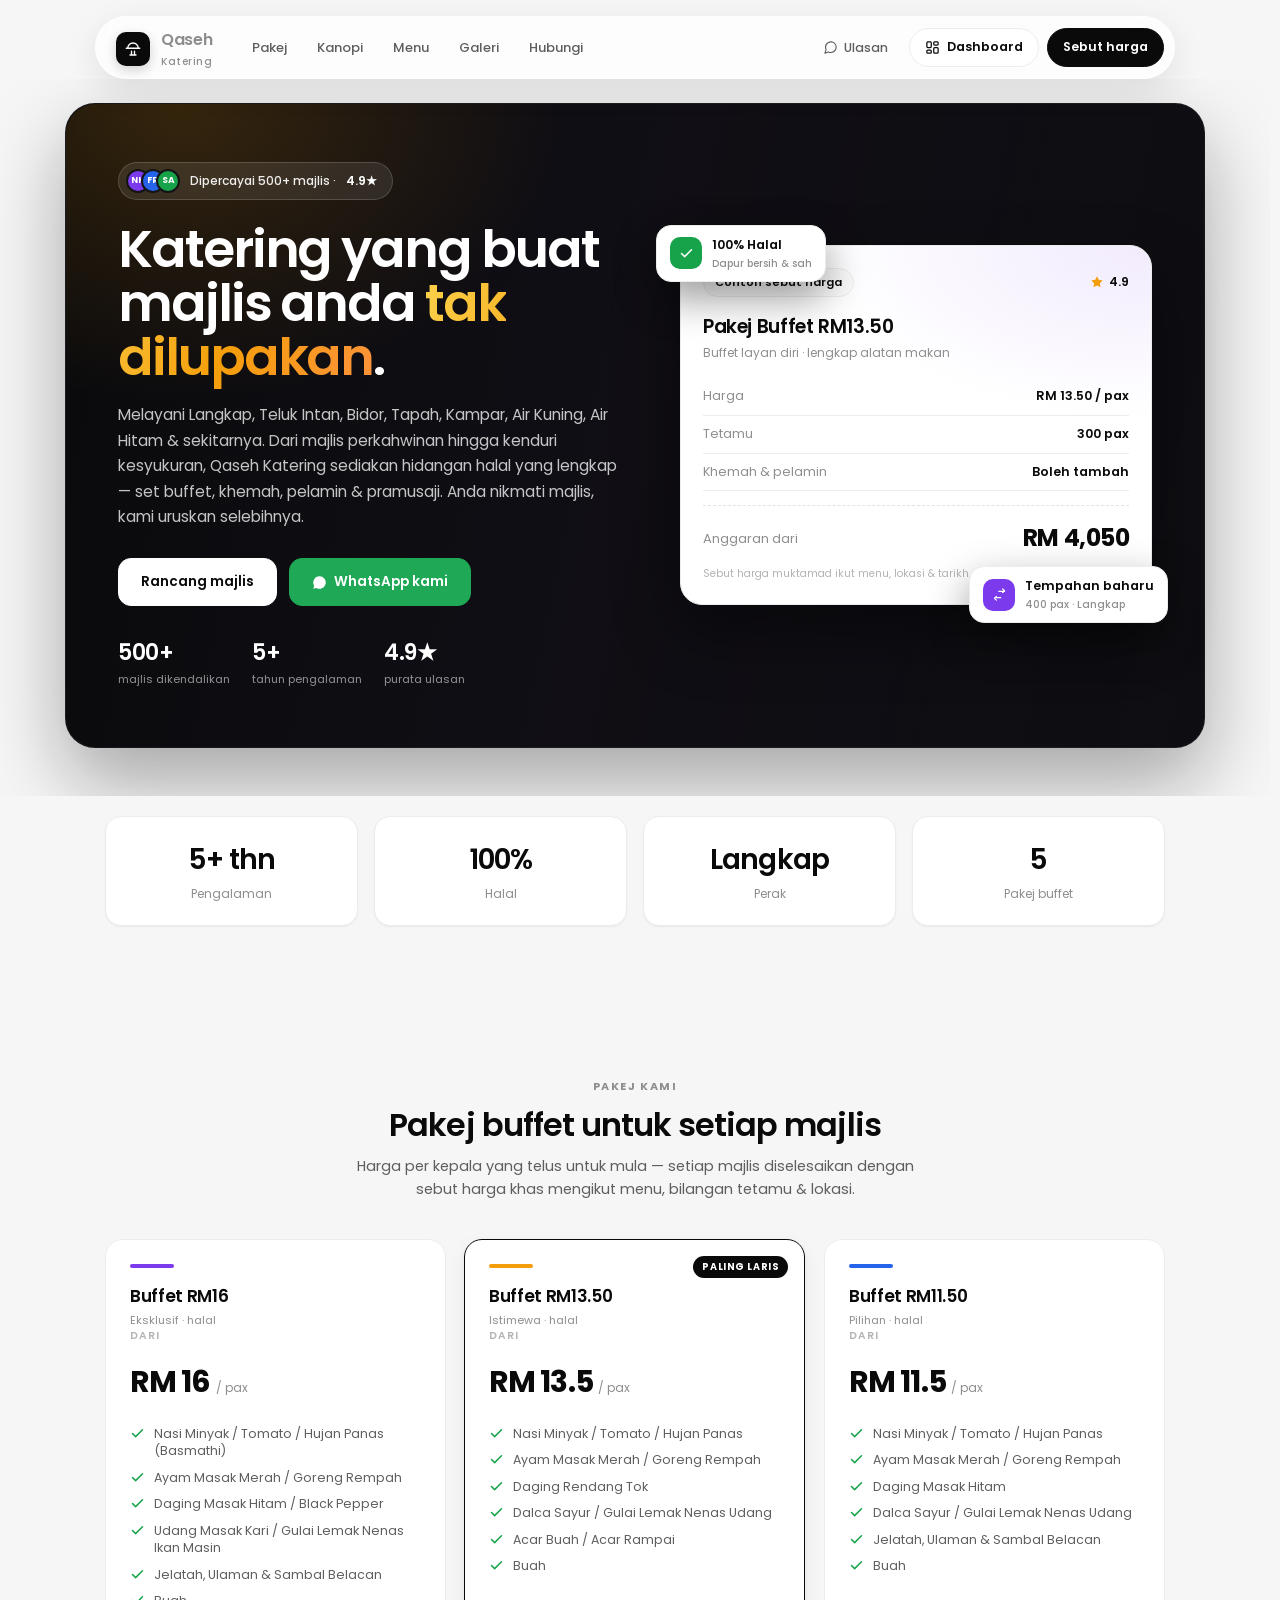
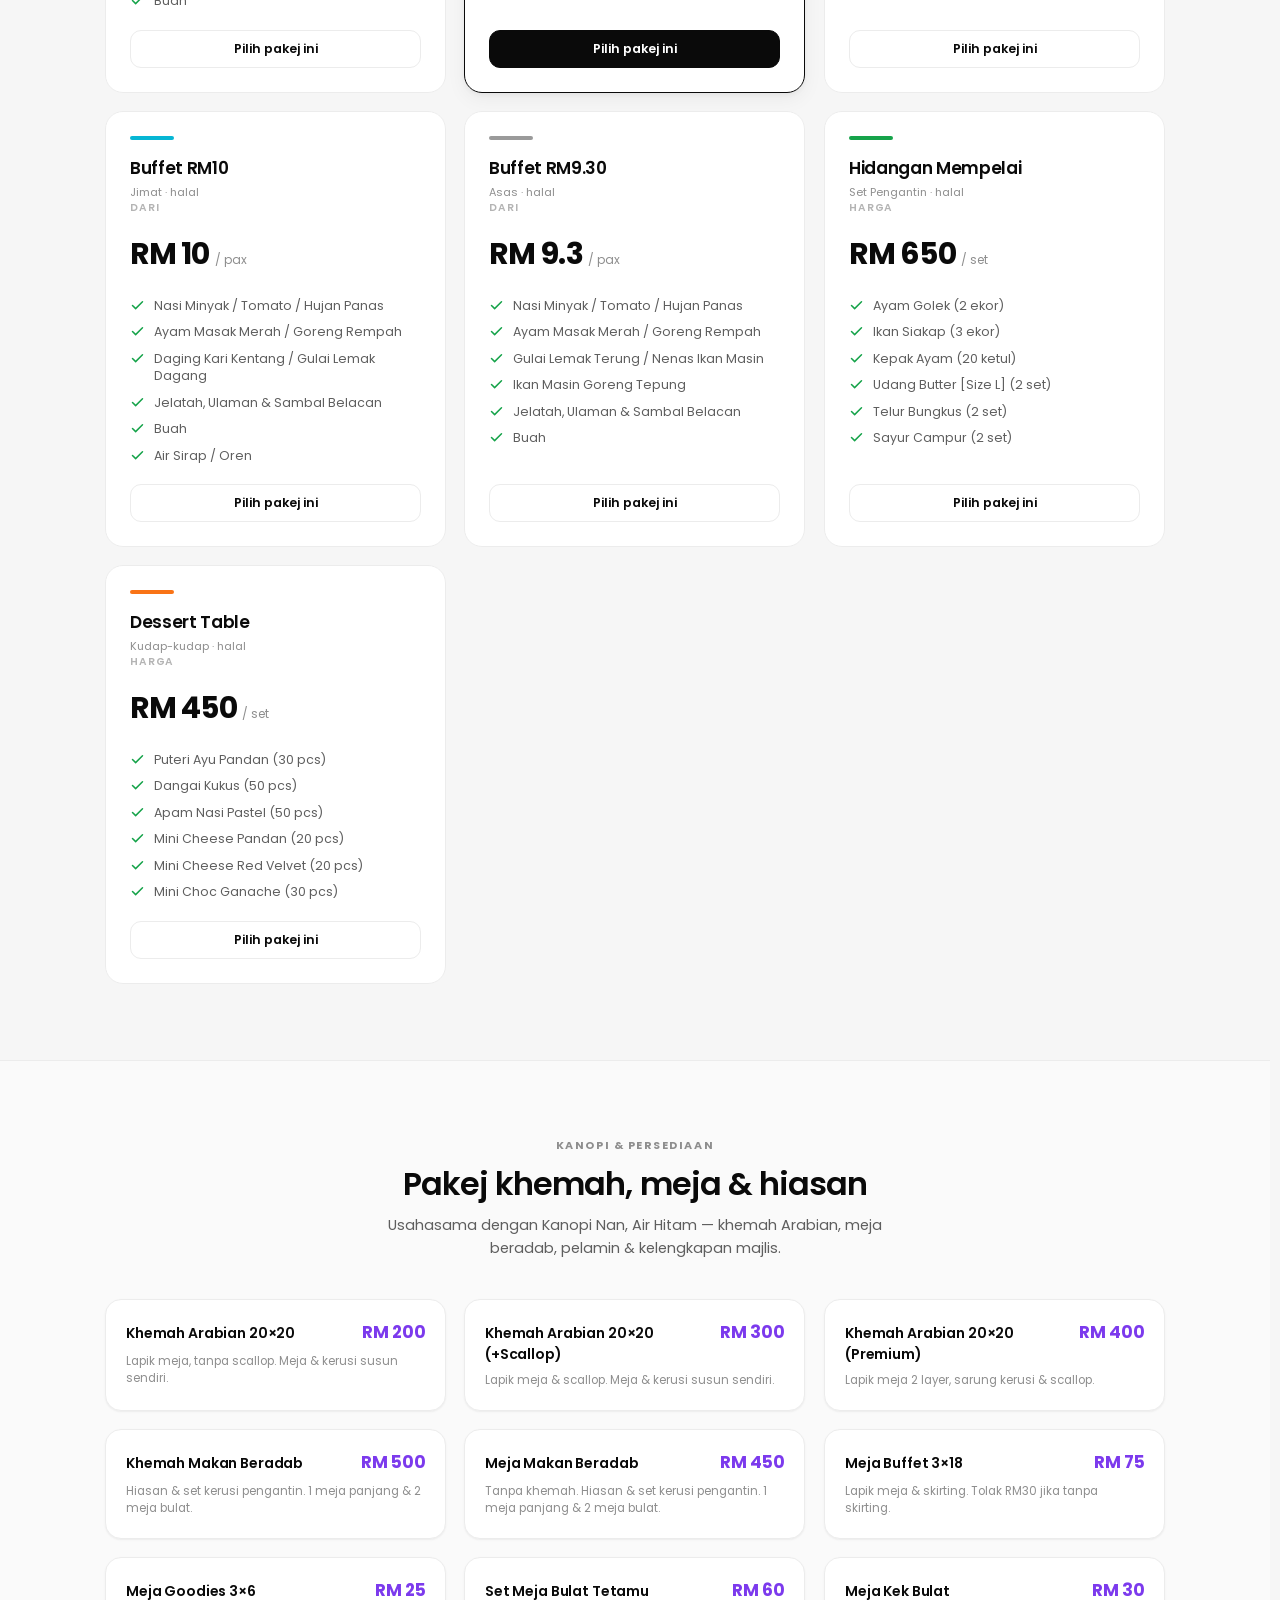
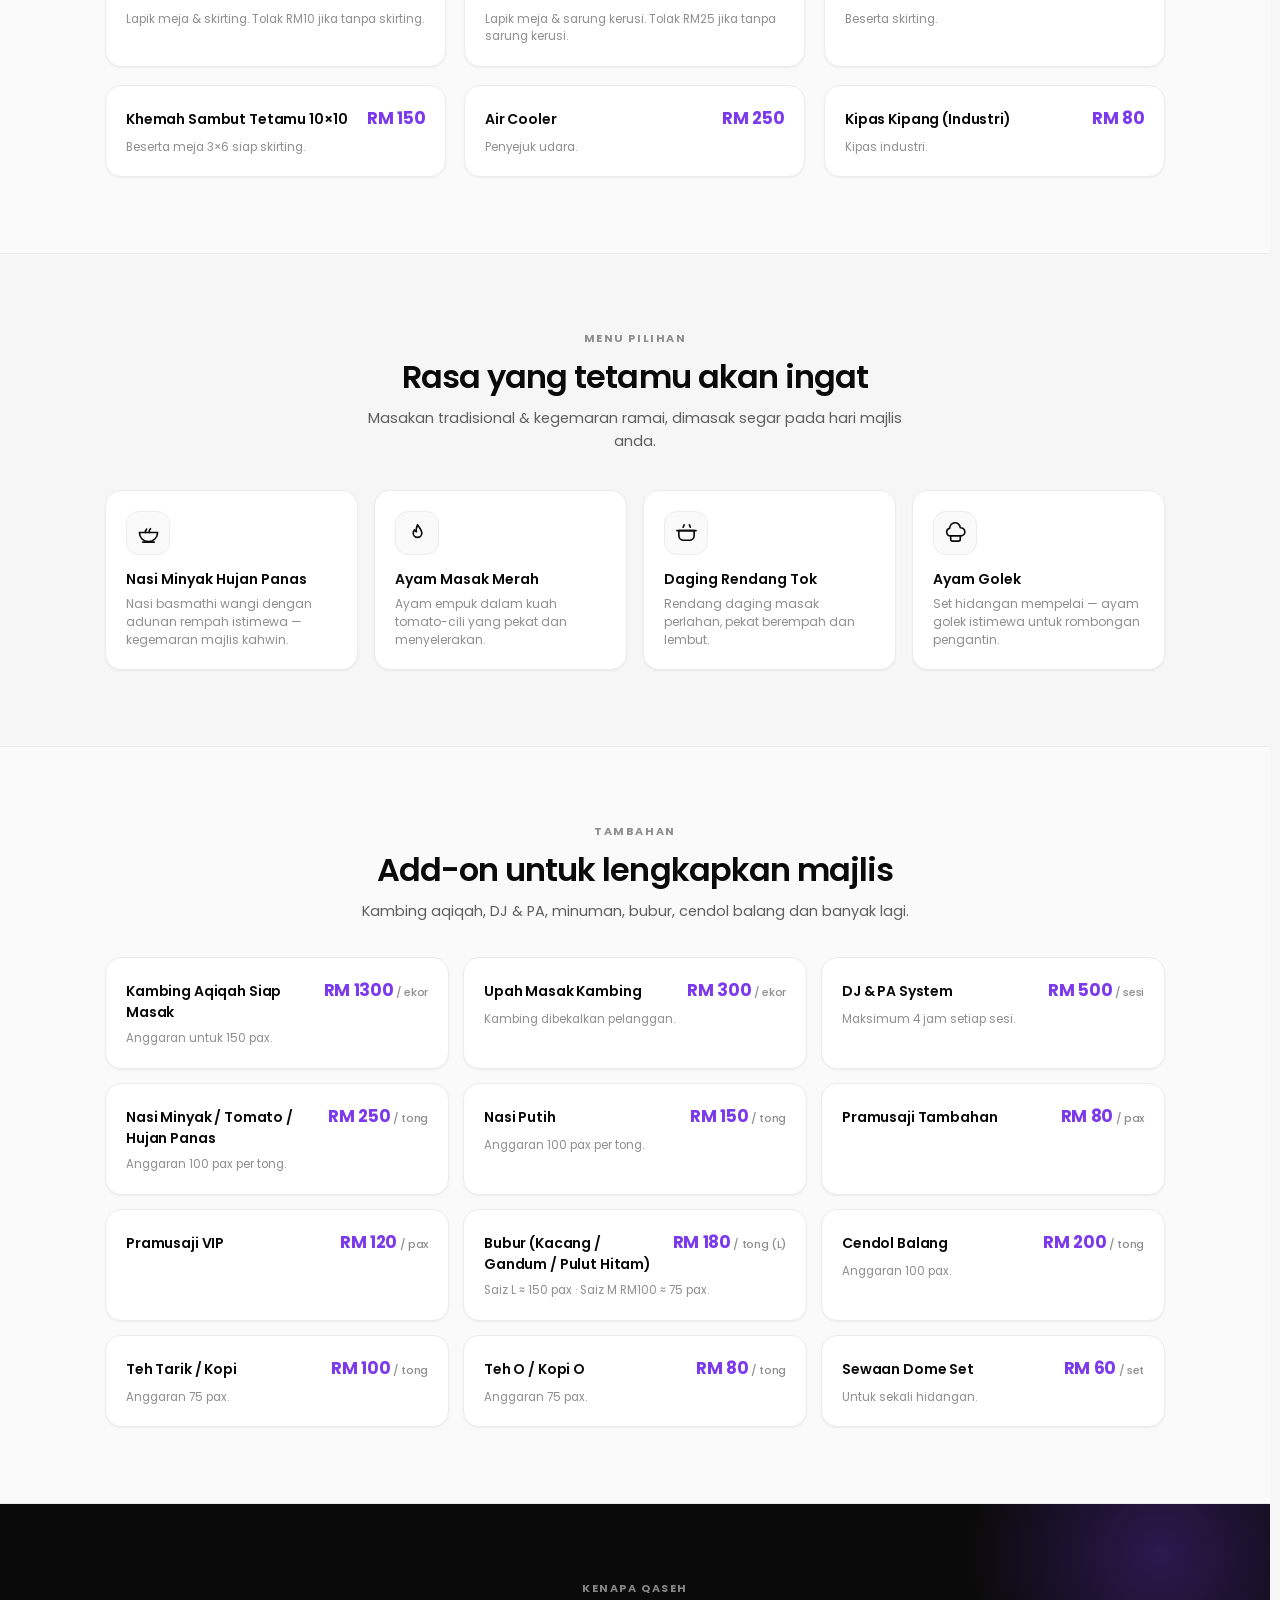
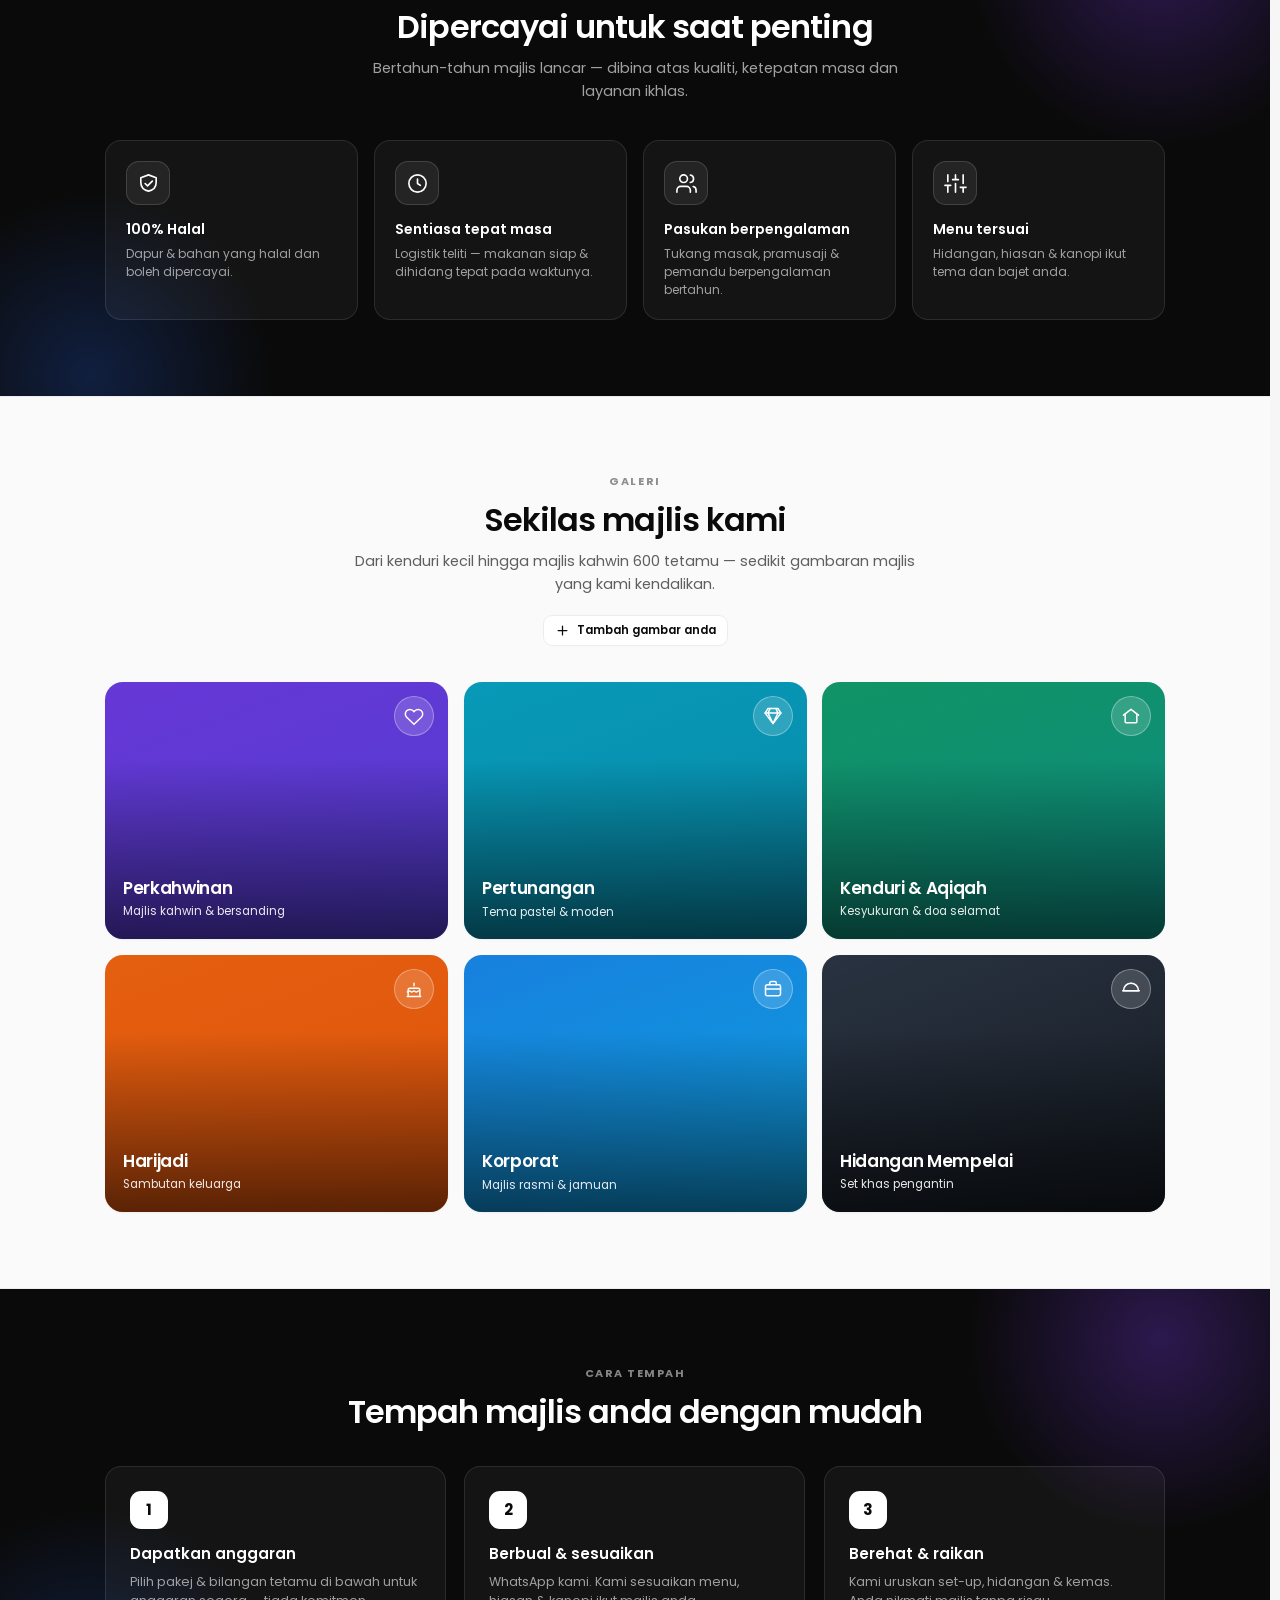
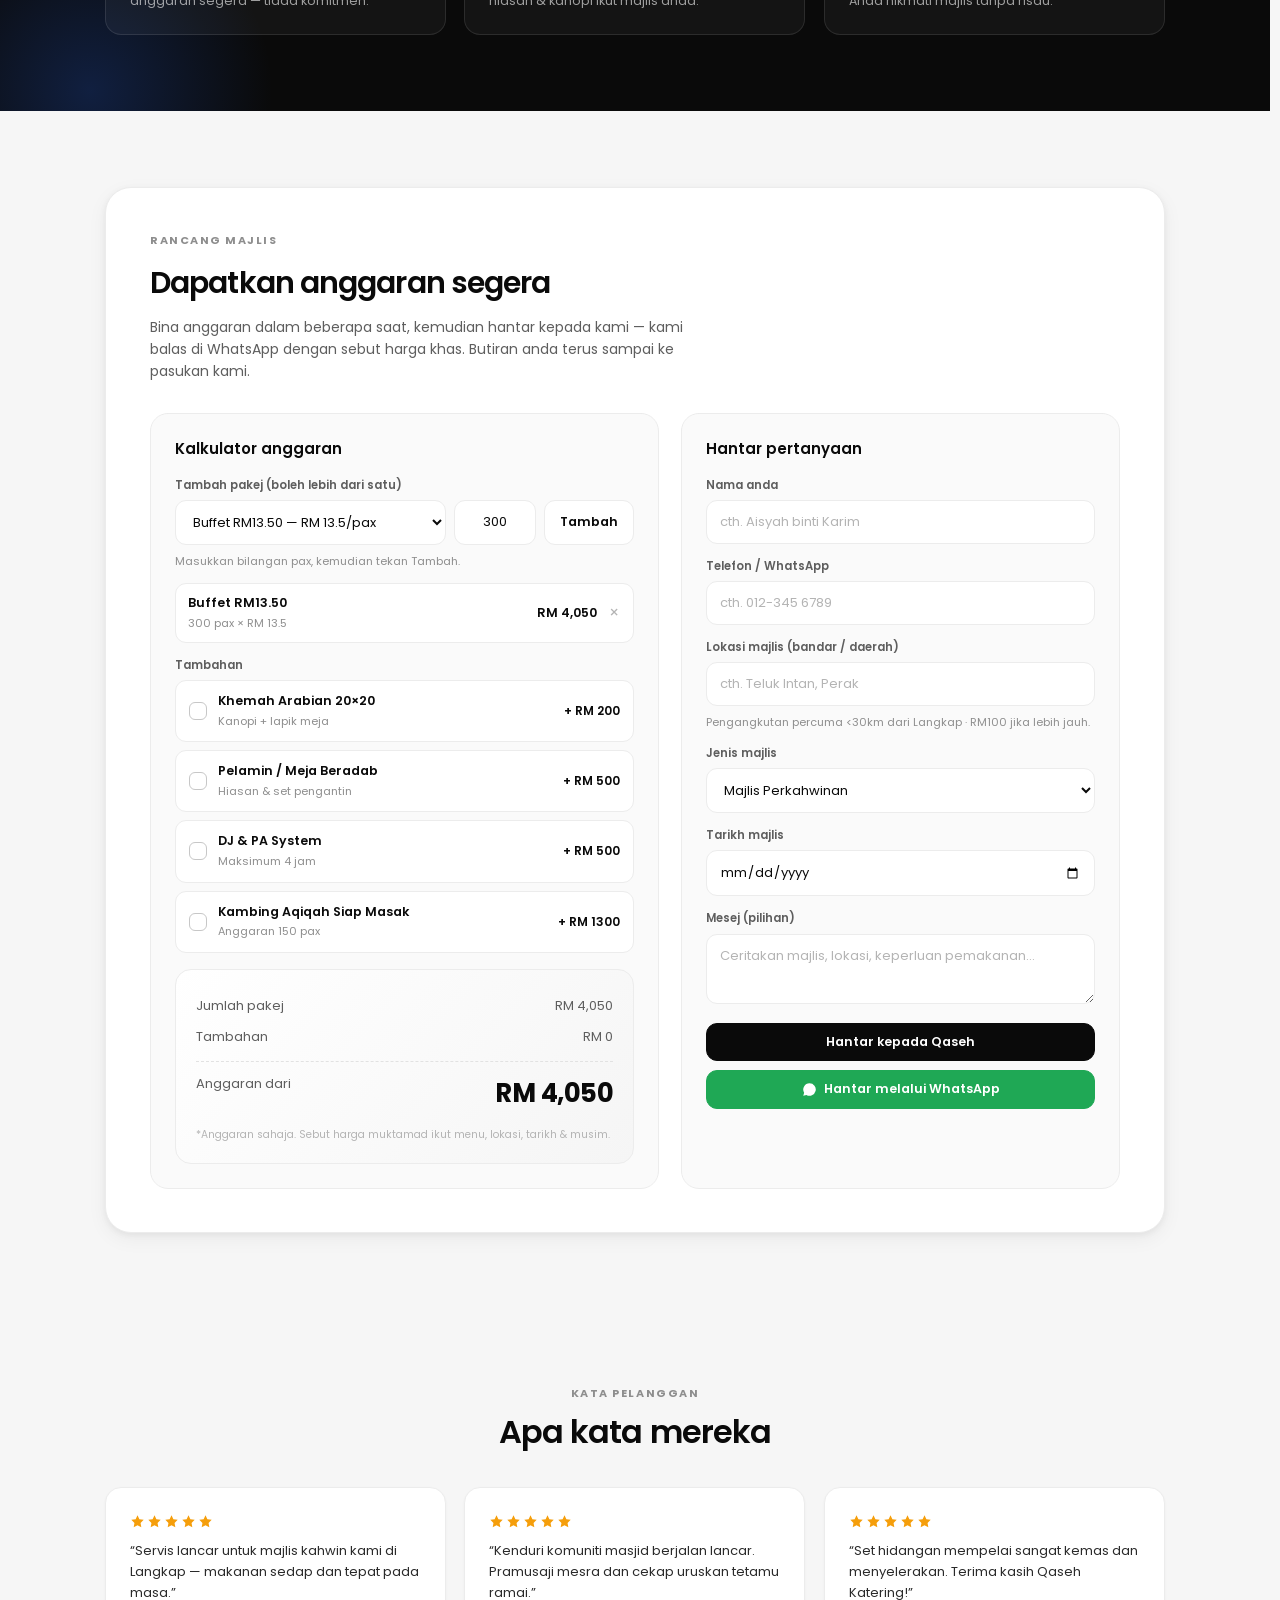
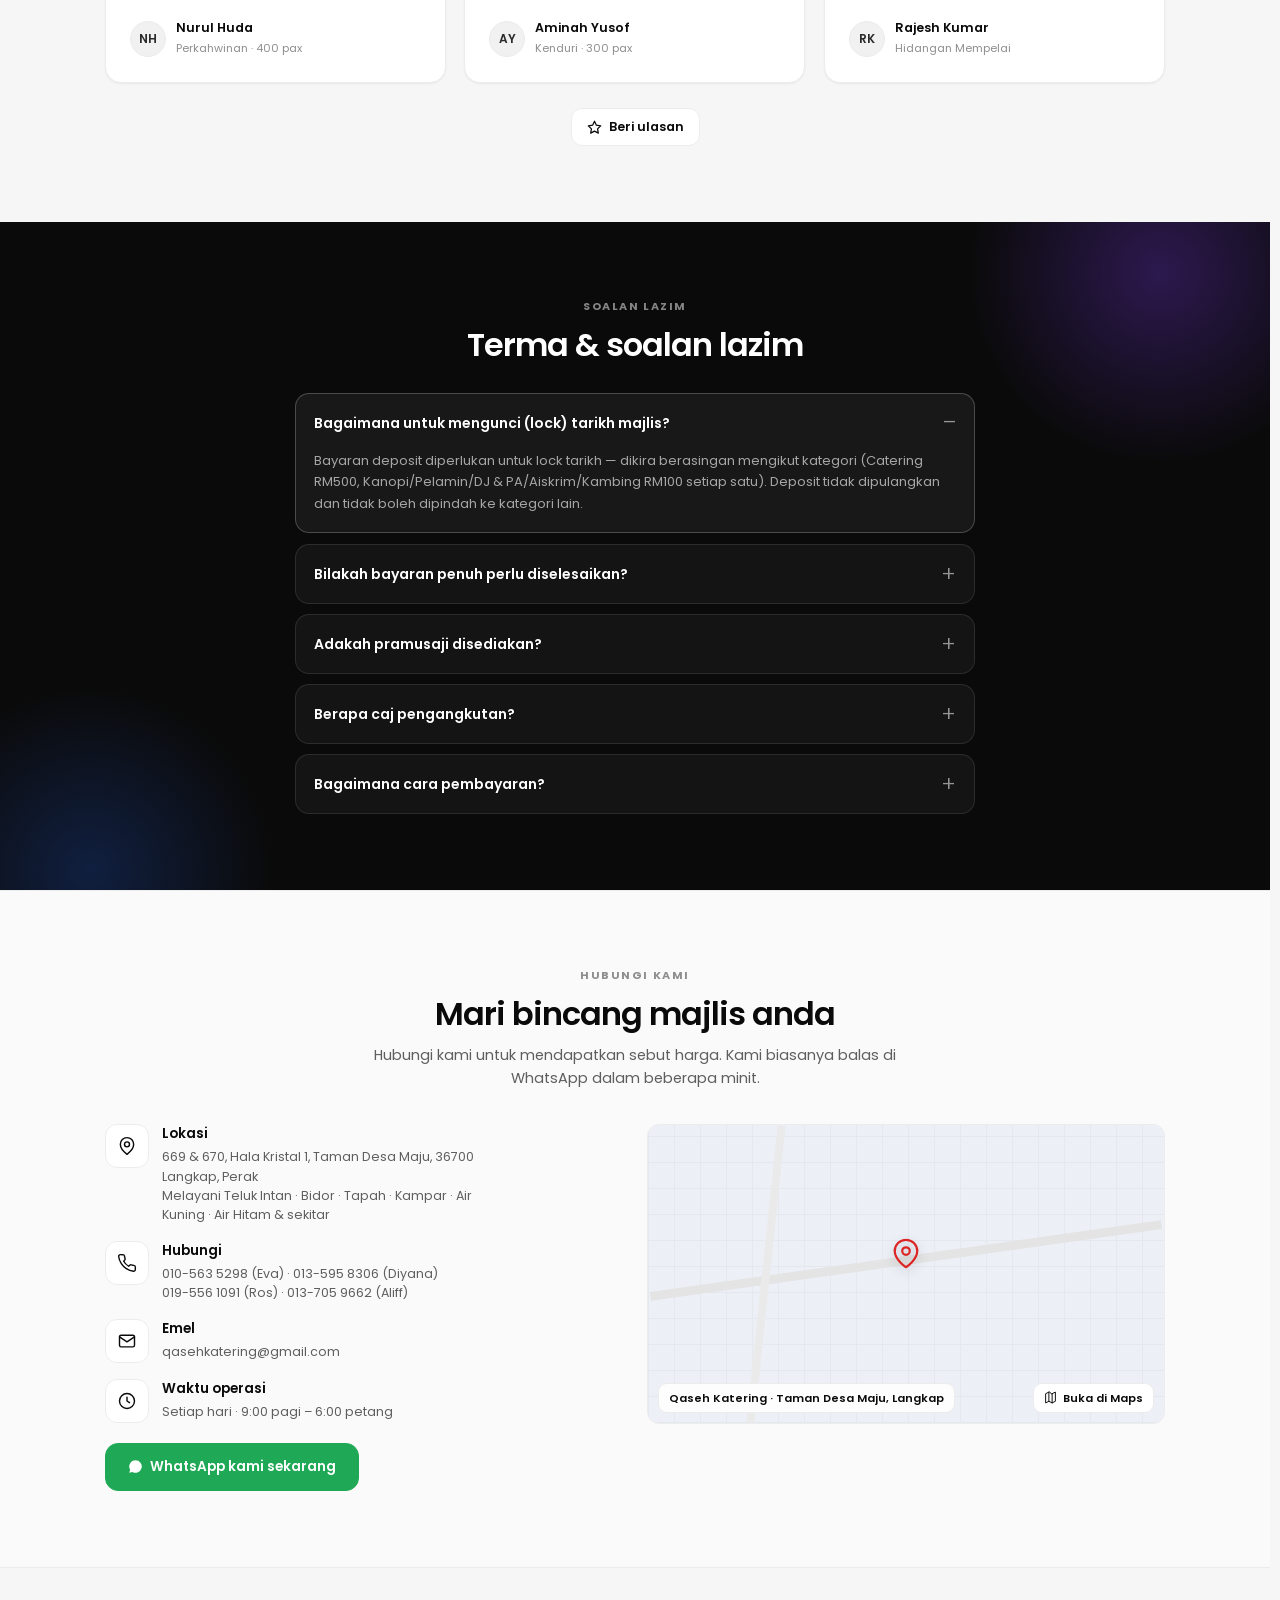
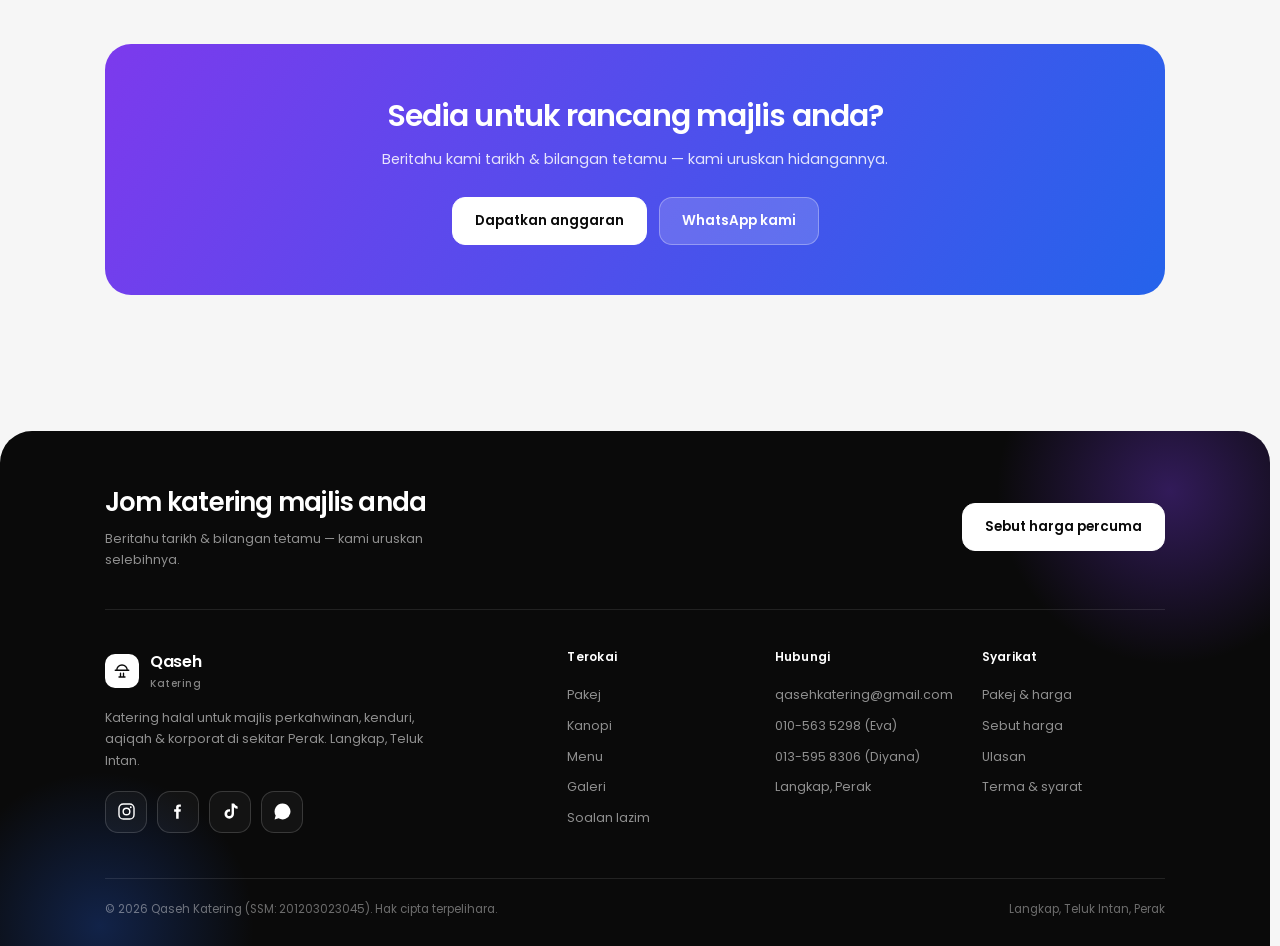
==== index.html @ e1879ef5 "Qaseh Katering — catering ops dashboard & landing page" ====
<!DOCTYPE html>
<html lang="ms">
<head>
<meta charset="UTF-8">
<meta name="viewport" content="width=device-width, initial-scale=1.0">
<title>Qaseh Katering — Katering Majlis, Langkap Perak</title>
<meta name="description" content="Qaseh Katering, Langkap Perak — katering majlis perkahwinan, kenduri, aqiqah & korporat. Pakej buffet, kanopi & pelamin. Dapatkan sebut harga hari ini.">
<link rel="preconnect" href="https://fonts.googleapis.com">
<link rel="preconnect" href="https://fonts.gstatic.com" crossorigin>
<link href="https://fonts.googleapis.com/css2?family=Poppins:wght@300;400;500;600;700&display=swap" rel="stylesheet">
<link rel="stylesheet" href="assets/css/app.css">
<link rel="stylesheet" href="assets/css/landing.css">
</head>
<body class="lp">

  <!-- PRELOADER -->
  <div class="lp-loader" id="lp-loader">
    <div class="lp-loader-inner">
      <span class="lp-loader-logo"><svg viewBox="0 0 24 24" fill="none" stroke="currentColor" stroke-width="1.8" stroke-linecap="round" stroke-linejoin="round"><path d="M3 11h18M5 11a7 7 0 0 1 14 0M12 4v0M8 20h8M10 15v5M14 15v5"/></svg></span>
      <div class="lp-loader-bar"><i></i></div>
      <div class="lp-loader-text">Qaseh Katering</div>
    </div>
  </div>

  <!-- NAV -->
  <nav class="lp-nav" id="lp-nav">
    <a class="lp-brand" href="index.html">
      <span class="logo"><svg viewBox="0 0 24 24" fill="none" stroke="currentColor" stroke-width="1.8" stroke-linecap="round" stroke-linejoin="round"><path d="M3 11h18M5 11a7 7 0 0 1 14 0M12 4v0M8 20h8M10 15v5M14 15v5"/></svg></span>
      <span><b>Qaseh</b><span>Katering</span></span>
    </a>
    <div class="lp-links">
      <a href="#packages">Pakej</a>
      <a href="#canopy">Kanopi</a>
      <a href="#menu">Menu</a>
      <a href="#gallery">Galeri</a>
      <a href="#contact">Hubungi</a>
    </div>
    <div class="grow"></div>
    <div class="lp-cta">
      <button class="lp-fbbtn" id="open-feedback" title="Beri ulasan"><svg viewBox="0 0 24 24" fill="none" stroke="currentColor" stroke-width="1.8" stroke-linecap="round" stroke-linejoin="round"><path d="M21 11.5a8.38 8.38 0 0 1-.9 3.8 8.5 8.5 0 0 1-7.6 4.7 8.38 8.38 0 0 1-3.8-.9L3 21l1.9-5.7a8.38 8.38 0 0 1-.9-3.8 8.5 8.5 0 0 1 4.7-7.6 8.38 8.38 0 0 1 3.8-.9h.5a8.48 8.48 0 0 1 8 8v.5z"/></svg>Ulasan</button>
      <a class="btn" href="dashboard.html" title="Buka dashboard operasi"><svg viewBox="0 0 24 24" width="15" height="15" fill="none" stroke="currentColor" stroke-width="1.8" stroke-linecap="round" stroke-linejoin="round"><rect x="3" y="3" width="7" height="9" rx="1.5"/><rect x="14" y="3" width="7" height="5" rx="1.5"/><rect x="14" y="12" width="7" height="9" rx="1.5"/><rect x="3" y="16" width="7" height="5" rx="1.5"/></svg>Dashboard</a>
      <a class="btn btn-primary" href="#quote">Sebut harga</a>
    </div>
  </nav>

  <!-- HERO -->
  <header class="lp-hero">
    <span class="blob b1"></span><span class="blob b2"></span><span class="blob b3"></span>
    <div class="lp-container lp-hero-grid">
      <div>
        <div class="lp-hero-badge">
          <span class="lp-avatars"><span style="background:#7C3AED">NH</span><span style="background:#2563EB">FR</span><span style="background:#16A34A">SA</span></span>
          Dipercayai 500+ majlis · <b>4.9★</b>
        </div>
        <h1>Katering yang buat majlis anda <em>tak dilupakan</em>.</h1>
        <p>Melayani Langkap, Teluk Intan, Bidor, Tapah, Kampar, Air Kuning, Air Hitam & sekitarnya. Dari majlis perkahwinan hingga kenduri kesyukuran, Qaseh Katering sediakan hidangan halal yang lengkap — set buffet, khemah, pelamin & pramusaji. Anda nikmati majlis, kami uruskan selebihnya.</p>
        <div class="lp-hero-cta">
          <a class="btn btn-primary btn-lg" href="#quote">Rancang majlis</a>
          <a class="btn btn-wa btn-lg" id="hero-wa" href="#" target="_blank" rel="noopener">
            <svg viewBox="0 0 24 24" width="17" height="17" fill="currentColor"><path d="M12 2a10 10 0 0 0-8.6 15.06L2 22l5.06-1.33A10 10 0 1 0 12 2z"/></svg>
            WhatsApp kami
          </a>
        </div>
        <div class="lp-trust">
          <div class="t"><b>500+</b><small>majlis dikendalikan</small></div>
          <div class="t"><b>5+</b><small>tahun pengalaman</small></div>
          <div class="t"><b>4.9★</b><small>purata ulasan</small></div>
        </div>
      </div>

      <!-- hero quote preview card -->
      <div class="lp-hero-visual">
      <div class="lp-float f1"><span class="ic" style="background:#16A34A"><svg viewBox="0 0 24 24" width="15" height="15" fill="none" stroke="#fff" stroke-width="2.4" stroke-linecap="round" stroke-linejoin="round"><path d="M20 6 9 17l-5-5"/></svg></span><span>100% Halal<small>Dapur bersih & sah</small></span></div>
      <div class="lp-float f2"><span class="ic" style="background:#7C3AED"><svg viewBox="0 0 24 24" width="15" height="15" fill="none" stroke="#fff" stroke-width="2" stroke-linecap="round" stroke-linejoin="round"><path d="M20 7h-9M14 17H5M17 3l3 3-3 3M7 21l-3-3 3-3"/></svg></span><span>Tempahan baharu<small>400 pax · Langkap</small></span></div>
      <div class="lp-hero-card">
        <div class="lp-hc-head">
          <span class="pill">Contoh sebut harga</span>
          <span class="lp-hc-rating"><svg viewBox="0 0 24 24"><path d="M12 2l3 6.3 6.9 1-5 4.9 1.2 6.8L12 17.8 5.9 21l1.2-6.8-5-4.9 6.9-1z"/></svg>4.9</span>
        </div>
        <div class="lp-hc-title">Pakej Buffet RM13.50</div>
        <div class="lp-hc-sub">Buffet layan diri · lengkap alatan makan</div>
        <div class="lp-hc-rows">
          <div class="lp-hc-row"><span class="muted">Harga</span><b>RM 13.50 / pax</b></div>
          <div class="lp-hc-row"><span class="muted">Tetamu</span><b>300 pax</b></div>
          <div class="lp-hc-row"><span class="muted">Khemah & pelamin</span><b>Boleh tambah</b></div>
        </div>
        <div class="lp-hc-total"><span class="muted">Anggaran dari</span><span class="big">RM 4,050</span></div>
        <div class="lp-hc-note">Sebut harga muktamad ikut menu, lokasi & tarikh.</div>
      </div>
      </div>
    </div>
  </header>

  <!-- STATS -->
  <section class="lp-section" style="padding-top:20px">
    <div class="lp-container">
      <div class="lp-stats">
        <div class="lp-stat"><div class="n">5+ thn</div><div class="l">Pengalaman</div></div>
        <div class="lp-stat"><div class="n">100%</div><div class="l">Halal</div></div>
        <div class="lp-stat"><div class="n">Langkap</div><div class="l">Perak</div></div>
        <div class="lp-stat"><div class="n">5</div><div class="l">Pakej buffet</div></div>
      </div>
    </div>
  </section>

  <!-- PACKAGES -->
  <section class="lp-section" id="packages">
    <div class="lp-container lp-center">
      <div class="lp-eyebrow">Pakej kami</div>
      <h2 class="lp-h2">Pakej buffet untuk setiap majlis</h2>
      <p class="lp-lead">Harga per kepala yang telus untuk mula — setiap majlis diselesaikan dengan sebut harga khas mengikut menu, bilangan tetamu & lokasi.</p>
    </div>
    <div class="lp-container"><div class="lp-pkg-grid" id="pkg-grid"></div></div>
  </section>

  <!-- KANOPI -->
  <section class="lp-section" id="canopy" style="background:var(--bg-soft);border-top:1px solid var(--line);border-bottom:1px solid var(--line)">
    <div class="lp-container lp-center">
      <div class="lp-eyebrow">Kanopi & persediaan</div>
      <h2 class="lp-h2">Pakej khemah, meja & hiasan</h2>
      <p class="lp-lead">Usahasama dengan Kanopi Nan, Air Hitam — khemah Arabian, meja beradab, pelamin & kelengkapan majlis.</p>
    </div>
    <div class="lp-container"><div class="lp-pkg-grid" id="canopy-grid"></div></div>
  </section>

  <!-- MENU HIGHLIGHTS -->
  <section class="lp-section" id="menu">
    <div class="lp-container lp-center">
      <div class="lp-eyebrow">Menu pilihan</div>
      <h2 class="lp-h2">Rasa yang tetamu akan ingat</h2>
      <p class="lp-lead">Masakan tradisional & kegemaran ramai, dimasak segar pada hari majlis anda.</p>
    </div>
    <div class="lp-container">
      <div class="lp-menu-grid">
        <div class="lp-dish"><div class="ic"><svg viewBox="0 0 24 24" fill="none" stroke="currentColor" stroke-width="1.7" stroke-linecap="round" stroke-linejoin="round"><path d="M2.5 11h19a9.5 9.5 0 0 1-19 0Z"/><path d="M6 21h12M9 11c-.6-1.6.2-2.8 1-3.6M13 11c-.7-1.8.2-3.1 1-4"/></svg></div><b>Nasi Minyak Hujan Panas</b><p>Nasi basmathi wangi dengan adunan rempah istimewa — kegemaran majlis kahwin.</p></div>
        <div class="lp-dish"><div class="ic"><svg viewBox="0 0 24 24" fill="none" stroke="currentColor" stroke-width="1.7" stroke-linecap="round" stroke-linejoin="round"><path d="M12 3c2.6 3.3 4.5 5.4 4.5 8.6a4.5 4.5 0 1 1-9 0c0-1.2.4-2.3 1.2-3.4.6 1.3 1.3 1.9 2.3 2C10 8.6 11 5.6 12 3Z"/></svg></div><b>Ayam Masak Merah</b><p>Ayam empuk dalam kuah tomato-cili yang pekat dan menyelerakan.</p></div>
        <div class="lp-dish"><div class="ic"><svg viewBox="0 0 24 24" fill="none" stroke="currentColor" stroke-width="1.7" stroke-linecap="round" stroke-linejoin="round"><path d="M4 9h16v5a5 5 0 0 1-5 5H9a5 5 0 0 1-5-5V9Z"/><path d="M2 9h20M8.5 5.5 9.5 3M15 3l1 2.5"/></svg></div><b>Daging Rendang Tok</b><p>Rendang daging masak perlahan, pekat berempah dan lembut.</p></div>
        <div class="lp-dish"><div class="ic"><svg viewBox="0 0 24 24" fill="none" stroke="currentColor" stroke-width="1.7" stroke-linecap="round" stroke-linejoin="round"><path d="M7 14.5a4 4 0 0 1-1-7.9A4.5 4.5 0 0 1 17 6 4 4 0 1 1 18 14.5M7 14.5V18a2 2 0 0 0 2 2h6a2 2 0 0 0 2-2v-3.5M7 14.5h11"/></svg></div><b>Ayam Golek</b><p>Set hidangan mempelai — ayam golek istimewa untuk rombongan pengantin.</p></div>
      </div>
    </div>
  </section>

  <!-- ADD-ONS -->
  <section class="lp-section" id="addons" style="background:var(--bg-soft);border-top:1px solid var(--line);border-bottom:1px solid var(--line)">
    <div class="lp-container lp-center">
      <div class="lp-eyebrow">Tambahan</div>
      <h2 class="lp-h2">Add-on untuk lengkapkan majlis</h2>
      <p class="lp-lead">Kambing aqiqah, DJ & PA, minuman, bubur, cendol balang dan banyak lagi.</p>
    </div>
    <div class="lp-container"><div class="lp-addon-grid" id="addon-grid"></div></div>
  </section>

  <!-- WHY -->
  <section class="lp-section lp-dark" id="why">
    <div class="lp-container lp-center">
      <div class="lp-eyebrow">Kenapa Qaseh</div>
      <h2 class="lp-h2">Dipercayai untuk saat penting</h2>
      <p class="lp-lead">Bertahun-tahun majlis lancar — dibina atas kualiti, ketepatan masa dan layanan ikhlas.</p>
    </div>
    <div class="lp-container">
      <div class="lp-menu-grid">
        <div class="lp-dish"><div class="ic"><svg viewBox="0 0 24 24" fill="none" stroke="currentColor" stroke-width="1.7" stroke-linecap="round" stroke-linejoin="round"><path d="M12 3 4 6v5c0 4.5 3.2 7.9 8 9 4.8-1.1 8-4.5 8-9V6l-8-3Z"/><path d="m8.5 12 2.5 2.5L16 9.5"/></svg></div><b>100% Halal</b><p>Dapur & bahan yang halal dan boleh dipercayai.</p></div>
        <div class="lp-dish"><div class="ic"><svg viewBox="0 0 24 24" fill="none" stroke="currentColor" stroke-width="1.7" stroke-linecap="round" stroke-linejoin="round"><circle cx="12" cy="12" r="9"/><path d="M12 7.5V12l3 2"/></svg></div><b>Sentiasa tepat masa</b><p>Logistik teliti — makanan siap & dihidang tepat pada waktunya.</p></div>
        <div class="lp-dish"><div class="ic"><svg viewBox="0 0 24 24" fill="none" stroke="currentColor" stroke-width="1.7" stroke-linecap="round" stroke-linejoin="round"><path d="M16 21v-2a4 4 0 0 0-4-4H6a4 4 0 0 0-4 4v2"/><circle cx="9" cy="7" r="4"/><path d="M22 21v-2a4 4 0 0 0-3-3.9M16 3.1A4 4 0 0 1 16 11"/></svg></div><b>Pasukan berpengalaman</b><p>Tukang masak, pramusaji & pemandu berpengalaman bertahun.</p></div>
        <div class="lp-dish"><div class="ic"><svg viewBox="0 0 24 24" fill="none" stroke="currentColor" stroke-width="1.7" stroke-linecap="round" stroke-linejoin="round"><path d="M4 21v-7M4 10V3M12 21v-9M12 8V3M20 21v-5M20 12V3M1 14h6M9 8h6M17 16h6"/></svg></div><b>Menu tersuai</b><p>Hidangan, hiasan & kanopi ikut tema dan bajet anda.</p></div>
      </div>
    </div>
  </section>

  <!-- GALLERY -->
  <section class="lp-section" id="gallery" style="background:var(--bg-soft);border-top:1px solid var(--line);border-bottom:1px solid var(--line)">
    <div class="lp-container lp-center">
      <div class="lp-eyebrow">Galeri</div>
      <h2 class="lp-h2">Sekilas majlis kami</h2>
      <p class="lp-lead">Dari kenduri kecil hingga majlis kahwin 600 tetamu — sedikit gambaran majlis yang kami kendalikan.</p>
      <div style="margin-top:18px">
        <button class="btn btn-sm" id="gallery-add"><svg viewBox="0 0 24 24" width="14" height="14" fill="none" stroke="currentColor" stroke-width="2" stroke-linecap="round" stroke-linejoin="round"><path d="M12 5v14M5 12h14"/></svg>Tambah gambar anda</button>
        <input type="file" id="gallery-file" accept="image/*" multiple hidden>
      </div>
    </div>
    <div class="lp-container">
      <div class="lp-gallery" id="lp-gallery">
        <div class="lp-gtile g-wed"><span class="emoji"><svg viewBox="0 0 24 24" fill="none" stroke="currentColor" stroke-width="1.8" stroke-linecap="round" stroke-linejoin="round"><path d="M20.8 5.7a5.4 5.4 0 0 0-7.7 0L12 6.8l-1.1-1.1a5.4 5.4 0 1 0-7.7 7.7L12 22l8.8-8.6a5.4 5.4 0 0 0 0-7.7Z"/></svg></span><span class="cap"><b>Perkahwinan</b><small>Majlis kahwin & bersanding</small></span></div>
        <div class="lp-gtile g-eng"><span class="emoji"><svg viewBox="0 0 24 24" fill="none" stroke="currentColor" stroke-width="1.8" stroke-linecap="round" stroke-linejoin="round"><path d="M6 3h12l3.5 5.5L12 21 2.5 8.5 6 3Z"/><path d="M2.5 8.5h19M8.5 3 6 8.5 12 21M15.5 3 18 8.5 12 21"/></svg></span><span class="cap"><b>Pertunangan</b><small>Tema pastel & moden</small></span></div>
        <div class="lp-gtile g-rama"><span class="emoji"><svg viewBox="0 0 24 24" fill="none" stroke="currentColor" stroke-width="1.8" stroke-linecap="round" stroke-linejoin="round"><path d="m3 11 9-7 9 7"/><path d="M5 10v9a1 1 0 0 0 1 1h12a1 1 0 0 0 1-1v-9"/></svg></span><span class="cap"><b>Kenduri & Aqiqah</b><small>Kesyukuran & doa selamat</small></span></div>
        <div class="lp-gtile g-bday"><span class="emoji"><svg viewBox="0 0 24 24" fill="none" stroke="currentColor" stroke-width="1.8" stroke-linecap="round" stroke-linejoin="round"><path d="M4 21h16M5 21v-8a2 2 0 0 1 2-2h10a2 2 0 0 1 2 2v8"/><path d="M4 15.5c1.3 0 1.3-1 2.7-1s1.3 1 2.6 1 1.4-1 2.7-1 1.3 1 2.7 1 1.3-1 2.6-1M12 8V5"/></svg></span><span class="cap"><b>Harijadi</b><small>Sambutan keluarga</small></span></div>
        <div class="lp-gtile g-corp"><span class="emoji"><svg viewBox="0 0 24 24" fill="none" stroke="currentColor" stroke-width="1.8" stroke-linecap="round" stroke-linejoin="round"><rect x="3" y="7" width="18" height="13" rx="2"/><path d="M8 7V5a2 2 0 0 1 2-2h4a2 2 0 0 1 2 2v2M3 12h18"/></svg></span><span class="cap"><b>Korporat</b><small>Majlis rasmi & jamuan</small></span></div>
        <div class="lp-gtile g-priv"><span class="emoji"><svg viewBox="0 0 24 24" fill="none" stroke="currentColor" stroke-width="1.8" stroke-linecap="round" stroke-linejoin="round"><path d="M3 14a9 9 0 0 1 18 0Z"/><path d="M2 14h20M12 5v0"/></svg></span><span class="cap"><b>Hidangan Mempelai</b><small>Set khas pengantin</small></span></div>
      </div>
    </div>
  </section>

  <!-- HOW IT WORKS -->
  <section class="lp-section lp-dark" id="how">
    <div class="lp-container lp-center">
      <div class="lp-eyebrow">Cara tempah</div>
      <h2 class="lp-h2">Tempah majlis anda dengan mudah</h2>
    </div>
    <div class="lp-container">
      <div class="lp-steps">
        <div class="lp-step"><div class="num">1</div><b>Dapatkan anggaran</b><p>Pilih pakej & bilangan tetamu di bawah untuk anggaran segera — tiada komitmen.</p></div>
        <div class="lp-step"><div class="num">2</div><b>Berbual & sesuaikan</b><p>WhatsApp kami. Kami sesuaikan menu, hiasan & kanopi ikut majlis anda.</p></div>
        <div class="lp-step"><div class="num">3</div><b>Berehat & raikan</b><p>Kami uruskan set-up, hidangan & kemas. Anda nikmati majlis tanpa risau.</p></div>
      </div>
    </div>
  </section>

  <!-- ESTIMATOR + ENQUIRY -->
  <section class="lp-section" id="quote">
    <div class="lp-container">
      <div class="lp-quote">
        <div class="lp-eyebrow">Rancang majlis</div>
        <h2>Dapatkan anggaran segera</h2>
        <p class="sub">Bina anggaran dalam beberapa saat, kemudian hantar kepada kami — kami balas di WhatsApp dengan sebut harga khas. Butiran anda terus sampai ke pasukan kami.</p>
        <div class="lp-quote-grid">

          <!-- estimator -->
          <div class="lp-panel">
            <h3>Kalkulator anggaran</h3>
            <div class="lp-field"><label>Tambah pakej (boleh lebih dari satu)</label>
              <div class="lp-addrow">
                <select id="e-pkg"></select>
                <input type="number" id="e-pax" value="300" min="1" step="10">
                <button class="btn" id="e-add" type="button">Tambah</button>
              </div>
              <div class="lp-hint" id="e-unit-hint">Masukkan bilangan pax, kemudian tekan Tambah.</div>
            </div>
            <div id="e-cart" class="lp-cart"></div>
            <div class="lp-field"><label>Tambahan</label>
              <div class="lp-addons" id="e-addons"></div>
            </div>
            <div class="lp-est">
              <div class="row"><span>Jumlah pakej</span><span id="e-line-pkgv">RM 0</span></div>
              <div class="row"><span>Tambahan</span><span id="e-line-add">RM 0</span></div>
              <div class="row total"><span>Anggaran dari</span><b id="e-total">RM 0</b></div>
              <div class="note">*Anggaran sahaja. Sebut harga muktamad ikut menu, lokasi, tarikh & musim.</div>
            </div>
          </div>

          <!-- enquiry form -->
          <div class="lp-panel">
            <h3>Hantar pertanyaan</h3>
            <form id="enquiry-form">
              <div class="lp-field"><label>Nama anda</label><input type="text" id="f-name" placeholder="cth. Aisyah binti Karim" required></div>
              <div class="lp-field"><label>Telefon / WhatsApp</label><input type="tel" id="f-phone" placeholder="cth. 012-345 6789" required></div>
              <div class="lp-field"><label>Lokasi majlis (bandar / daerah)</label><input type="text" id="f-loc" placeholder="cth. Teluk Intan, Perak"><div class="lp-hint" style="color:var(--mist)">Pengangkutan percuma &lt;30km dari Langkap · RM100 jika lebih jauh.</div></div>
              <div class="lp-field"><label>Jenis majlis</label>
                <select id="f-event">
                  <option>Majlis Perkahwinan</option><option>Majlis Pertunangan</option><option>Kenduri Kesyukuran</option>
                  <option>Aqiqah</option><option>Majlis Harijadi</option><option>Majlis Korporat</option><option>Lain-lain</option>
                </select>
              </div>
              <div class="lp-field"><label>Tarikh majlis</label><input type="date" id="f-date"></div>
              <div class="lp-field"><label>Mesej (pilihan)</label><textarea id="f-msg" placeholder="Ceritakan majlis, lokasi, keperluan pemakanan…"></textarea></div>
              <button type="submit" class="btn btn-block" style="margin-bottom:9px">Hantar kepada Qaseh</button>
              <a class="btn btn-wa btn-block" id="form-wa" href="#" target="_blank" rel="noopener">
                <svg viewBox="0 0 24 24" width="16" height="16" fill="currentColor"><path d="M12 2a10 10 0 0 0-8.6 15.06L2 22l5.06-1.33A10 10 0 1 0 12 2z"/></svg>
                Hantar melalui WhatsApp
              </a>
            </form>
          </div>

        </div>
      </div>
    </div>
  </section>

  <!-- TESTIMONIALS -->
  <section class="lp-section" id="reviews">
    <div class="lp-container lp-center">
      <div class="lp-eyebrow">Kata pelanggan</div>
      <h2 class="lp-h2">Apa kata mereka</h2>
    </div>
    <div class="lp-container"><div class="lp-testi-grid" id="testi-grid"></div></div>

    <div class="lp-container lp-center" style="margin-top:26px">
      <button class="btn" id="open-feedback-2"><svg viewBox="0 0 24 24" width="15" height="15" fill="none" stroke="currentColor" stroke-width="1.8" stroke-linecap="round" stroke-linejoin="round"><path d="M12 2l3 6.3 6.9 1-5 4.9 1.2 6.8L12 17.8 5.9 21l1.2-6.8-5-4.9 6.9-1z"/></svg>Beri ulasan</button>
    </div>
  </section>

  <!-- FAQ -->
  <section class="lp-section lp-dark" id="faq">
    <div class="lp-container lp-center">
      <div class="lp-eyebrow">Soalan lazim</div>
      <h2 class="lp-h2">Terma & soalan lazim</h2>
    </div>
    <div class="lp-container" style="max-width:760px">
      <div class="lp-faq">
        <details open><summary>Bagaimana untuk mengunci (lock) tarikh majlis?</summary><p>Bayaran deposit diperlukan untuk lock tarikh — dikira berasingan mengikut kategori (Catering RM500, Kanopi/Pelamin/DJ & PA/Aiskrim/Kambing RM100 setiap satu). Deposit tidak dipulangkan dan tidak boleh dipindah ke kategori lain.</p></details>
        <details><summary>Bilakah bayaran penuh perlu diselesaikan?</summary><p>Bayaran penuh hendaklah diselesaikan selewat-lewatnya <b>seminggu sebelum</b> tarikh majlis.</p></details>
        <details><summary>Adakah pramusaji disediakan?</summary><p>Pramusaji disediakan untuk tempahan buffet <b>250 pax ke atas</b> (maksimum 4 jam). Bagi bawah 250 pax, kami guna konsep set-up & tinggal dengan pinggan pakai buang.</p></details>
        <details><summary>Berapa caj pengangkutan?</summary><p>Percuma untuk jarak kurang 30km dari lokasi kami. Melebihi 30km dikenakan RM100.</p></details>
        <details><summary>Bagaimana cara pembayaran?</summary><p>Kami terima Bank Transfer, DuitNow QR dan Tunai. Pelanggan hantar bukti pembayaran (resit/screenshot) untuk pengesahan.</p></details>
      </div>
    </div>
  </section>

  <!-- CONTACT -->
  <section class="lp-section" id="contact" style="background:var(--bg-soft);border-top:1px solid var(--line);border-bottom:1px solid var(--line)">
    <div class="lp-container lp-center">
      <div class="lp-eyebrow">Hubungi kami</div>
      <h2 class="lp-h2">Mari bincang majlis anda</h2>
      <p class="lp-lead">Hubungi kami untuk mendapatkan sebut harga. Kami biasanya balas di WhatsApp dalam beberapa minit.</p>
    </div>
    <div class="lp-container">
      <div class="lp-contact">
        <div class="lp-contact-info">
          <div class="lp-ci"><span class="ic"><svg viewBox="0 0 24 24" fill="none" stroke="currentColor" stroke-width="1.7" stroke-linecap="round" stroke-linejoin="round"><path d="M20 10c0 6-8 12-8 12s-8-6-8-12a8 8 0 0 1 16 0Z"/><circle cx="12" cy="10" r="3"/></svg></span><div><b>Lokasi</b><p>669 & 670, Hala Kristal 1, Taman Desa Maju, 36700 Langkap, Perak<br>Melayani Teluk Intan · Bidor · Tapah · Kampar · Air Kuning · Air Hitam & sekitar</p></div></div>
          <div class="lp-ci"><span class="ic"><svg viewBox="0 0 24 24" fill="none" stroke="currentColor" stroke-width="1.7" stroke-linecap="round" stroke-linejoin="round"><path d="M22 16.9v3a2 2 0 0 1-2.2 2 19.8 19.8 0 0 1-8.6-3.1 19.5 19.5 0 0 1-6-6A19.8 19.8 0 0 1 2 4.2 2 2 0 0 1 4 2h3a2 2 0 0 1 2 1.7c.1 1 .4 1.9.7 2.8a2 2 0 0 1-.5 2.1L8 9.9a16 16 0 0 0 6 6l1.3-1.3a2 2 0 0 1 2.1-.4c.9.3 1.8.6 2.8.7A2 2 0 0 1 22 16.9Z"/></svg></span><div><b>Hubungi</b><p>010-563 5298 (Eva) · 013-595 8306 (Diyana)<br>019-556 1091 (Ros) · 013-705 9662 (Aliff)</p></div></div>
          <div class="lp-ci"><span class="ic"><svg viewBox="0 0 24 24" fill="none" stroke="currentColor" stroke-width="1.7" stroke-linecap="round" stroke-linejoin="round"><rect x="3" y="5" width="18" height="14" rx="2"/><path d="m3 7 9 6 9-6"/></svg></span><div><b>Emel</b><p>qasehkatering@gmail.com</p></div></div>
          <div class="lp-ci"><span class="ic"><svg viewBox="0 0 24 24" fill="none" stroke="currentColor" stroke-width="1.7" stroke-linecap="round" stroke-linejoin="round"><circle cx="12" cy="12" r="9"/><path d="M12 7.5V12l3 2"/></svg></span><div><b>Waktu operasi</b><p>Setiap hari · 9:00 pagi – 6:00 petang</p></div></div>
          <a class="btn btn-wa btn-lg" id="contact-wa" href="#" target="_blank" rel="noopener" style="margin-top:4px;align-self:flex-start">
            <svg viewBox="0 0 24 24" width="17" height="17" fill="currentColor"><path d="M12 2a10 10 0 0 0-8.6 15.06L2 22l5.06-1.33A10 10 0 1 0 12 2z"/></svg>WhatsApp kami sekarang
          </a>
        </div>
        <div class="map-preview" style="min-height:300px">
          <span class="map-pin"><svg viewBox="0 0 24 24" fill="none" stroke="currentColor" stroke-width="1.8" stroke-linecap="round" stroke-linejoin="round"><path d="M21 10c0 7-9 13-9 13s-9-6-9-13a9 9 0 0 1 18 0z"/><circle cx="12" cy="10" r="3"/></svg></span>
          <span class="map-label">Qaseh Katering · Taman Desa Maju, Langkap</span>
          <a class="map-open" href="https://www.google.com/maps/search/?api=1&query=Qaseh%20Katering%20Taman%20Desa%20Maju%20Langkap%20Perak" target="_blank" rel="noopener"><svg viewBox="0 0 24 24" fill="none" stroke="currentColor" stroke-width="1.8" stroke-linecap="round" stroke-linejoin="round"><path d="M9 2 3 5v17l6-3 6 3 6-3V2l-6 3z"/><path d="M9 2v17M15 5v17"/></svg>Buka di Maps</a>
        </div>
      </div>
    </div>
  </section>

  <!-- CTA BAND -->
  <section class="lp-section">
    <div class="lp-container">
      <div class="lp-band">
        <h2>Sedia untuk rancang majlis anda?</h2>
        <p>Beritahu kami tarikh & bilangan tetamu — kami uruskan hidangannya.</p>
        <div class="lp-hero-cta">
          <a class="btn btn-lg" href="#quote">Dapatkan anggaran</a>
          <a class="btn btn-wa btn-lg" id="band-wa" href="#" target="_blank" rel="noopener">WhatsApp kami</a>
        </div>
      </div>
    </div>
  </section>

  <!-- FOOTER -->
  <footer class="lp-footer">
    <div class="lp-container">
      <div class="lp-foot-cta">
        <div>
          <h3>Jom katering majlis anda</h3>
          <p>Beritahu tarikh & bilangan tetamu — kami uruskan selebihnya.</p>
        </div>
        <a class="btn btn-lg" href="#quote">Sebut harga percuma</a>
      </div>

      <div class="lp-foot-top">
        <div class="lp-foot-brand">
          <a class="lp-brand" href="index.html"><span class="logo"><svg viewBox="0 0 24 24" fill="none" stroke="currentColor" stroke-width="1.8" stroke-linecap="round" stroke-linejoin="round"><path d="M3 11h18M5 11a7 7 0 0 1 14 0M12 4v0M8 20h8M10 15v5M14 15v5"/></svg></span><span><b>Qaseh</b><span>Katering</span></span></a>
          <p>Katering halal untuk majlis perkahwinan, kenduri, aqiqah & korporat di sekitar Perak. Langkap, Teluk Intan.</p>
          <div class="lp-socials">
            <a class="lp-social" id="soc-ig" href="https://instagram.com" target="_blank" rel="noopener" aria-label="Instagram" title="Instagram"><svg viewBox="0 0 24 24" fill="none" stroke="currentColor" stroke-width="1.8"><rect x="2.5" y="2.5" width="19" height="19" rx="5.5"/><circle cx="12" cy="12" r="4.2"/><circle cx="17.4" cy="6.6" r="1.15" fill="currentColor" stroke="none"/></svg></a>
            <a class="lp-social" id="soc-fb" href="https://facebook.com" target="_blank" rel="noopener" aria-label="Facebook" title="Facebook"><svg viewBox="0 0 24 24" fill="currentColor" stroke="none"><path d="M15 3h-2.5A3.5 3.5 0 0 0 9 6.5V9H6.5v3.2H9V21h3.2v-8.8h2.4l.4-3.2h-2.8V6.9c0-.5.3-.9.9-.9H15z"/></svg></a>
            <a class="lp-social" id="soc-tt" href="https://tiktok.com" target="_blank" rel="noopener" aria-label="TikTok" title="TikTok"><svg viewBox="0 0 24 24" fill="currentColor" stroke="none"><path d="M21 8.6a6.5 6.5 0 0 1-4.6-1.9V15a6 6 0 1 1-6-6c.35 0 .7 0 1 .08v3.2a2.8 2.8 0 1 0 2 2.7V2h3.1A6.5 6.5 0 0 0 21 5.6z"/></svg></a>
            <a class="lp-social" id="foot-wa" href="#" target="_blank" rel="noopener" aria-label="WhatsApp" title="WhatsApp"><svg viewBox="0 0 24 24" fill="currentColor" stroke="none"><path d="M12 2a10 10 0 0 0-8.6 15.06L2 22l5.06-1.33A10 10 0 1 0 12 2zm4.5 12.1c-.25-.13-1.47-.72-1.7-.8s-.39-.13-.56.13-.64.8-.78.97-.29.19-.54.06a6.5 6.5 0 0 1-1.92-1.18 7.2 7.2 0 0 1-1.33-1.65c-.14-.24 0-.37.11-.5s.25-.29.37-.44a1.7 1.7 0 0 0 .25-.42.46.46 0 0 0 0-.44c-.06-.13-.56-1.35-.77-1.85s-.4-.42-.56-.43h-.48a.92.92 0 0 0-.66.31 2.79 2.79 0 0 0-.87 2.07 4.84 4.84 0 0 0 1.01 2.57 11.1 11.1 0 0 0 4.24 3.75c.59.25 1.05.4 1.41.52a3.4 3.4 0 0 0 1.56.1 2.55 2.55 0 0 0 1.67-1.18 2.07 2.07 0 0 0 .14-1.18c-.06-.11-.23-.17-.48-.3z"/></svg></a>
          </div>
        </div>
        <div class="lp-foot-cols">
          <div class="lp-foot-col"><h4>Terokai</h4><a href="#packages">Pakej</a><a href="#canopy">Kanopi</a><a href="#menu">Menu</a><a href="#gallery">Galeri</a><a href="#faq">Soalan lazim</a></div>
          <div class="lp-foot-col"><h4>Hubungi</h4><a href="mailto:qasehkatering@gmail.com">qasehkatering@gmail.com</a><a href="tel:+60105635298">010-563 5298 (Eva)</a><a href="tel:+60135958306">013-595 8306 (Diyana)</a><a href="#contact">Langkap, Perak</a></div>
          <div class="lp-foot-col"><h4>Syarikat</h4><a href="#packages">Pakej & harga</a><a href="#quote">Sebut harga</a><a href="#reviews">Ulasan</a><a href="#faq">Terma & syarat</a></div>
        </div>
      </div>

      <div class="lp-foot-btm">
        <span>© 2026 Qaseh Katering (SSM: 201203023045). Hak cipta terpelihara.</span>
        <span>Langkap, Teluk Intan, Perak</span>
      </div>
    </div>
  </footer>

  <!-- FEEDBACK POPUP -->
  <div class="lp-modal-wrap" id="fb-modal">
    <div class="lp-modal">
      <button class="lp-modal-x" id="fb-close" aria-label="Tutup"><svg viewBox="0 0 24 24" fill="none" stroke="currentColor" stroke-width="2" stroke-linecap="round" stroke-linejoin="round"><path d="M18 6 6 18M6 6l12 12"/></svg></button>
      <div class="lp-modal-head">
        <h3>Kongsi pengalaman anda</h3>
        <p>Beri penarafan & ulasan ringkas — ia membantu bakal pelanggan.</p>
      </div>
      <div class="lp-rstars" id="rev-stars">
        <button data-r="1"><svg viewBox="0 0 24 24" fill="none" stroke="#D4D4D4" stroke-width="1.6"><path d="M12 2l3 6.3 6.9 1-5 4.9 1.2 6.8L12 17.8 5.9 21l1.2-6.8-5-4.9 6.9-1z"/></svg></button>
        <button data-r="2"><svg viewBox="0 0 24 24" fill="none" stroke="#D4D4D4" stroke-width="1.6"><path d="M12 2l3 6.3 6.9 1-5 4.9 1.2 6.8L12 17.8 5.9 21l1.2-6.8-5-4.9 6.9-1z"/></svg></button>
        <button data-r="3"><svg viewBox="0 0 24 24" fill="none" stroke="#D4D4D4" stroke-width="1.6"><path d="M12 2l3 6.3 6.9 1-5 4.9 1.2 6.8L12 17.8 5.9 21l1.2-6.8-5-4.9 6.9-1z"/></svg></button>
        <button data-r="4"><svg viewBox="0 0 24 24" fill="none" stroke="#D4D4D4" stroke-width="1.6"><path d="M12 2l3 6.3 6.9 1-5 4.9 1.2 6.8L12 17.8 5.9 21l1.2-6.8-5-4.9 6.9-1z"/></svg></button>
        <button data-r="5"><svg viewBox="0 0 24 24" fill="none" stroke="#D4D4D4" stroke-width="1.6"><path d="M12 2l3 6.3 6.9 1-5 4.9 1.2 6.8L12 17.8 5.9 21l1.2-6.8-5-4.9 6.9-1z"/></svg></button>
      </div>
      <div class="lp-rev-form">
        <input type="text" id="rev-name" placeholder="Nama anda">
        <input type="text" id="rev-event" placeholder="Jenis majlis (cth. Kahwin · 300 pax)">
        <textarea id="rev-msg" placeholder="Ceritakan pengalaman anda dengan Qaseh Katering…"></textarea>
        <button class="btn btn-primary btn-block" id="rev-send">Hantar ulasan</button>
      </div>
    </div>
  </div>

  <script src="assets/js/data.js"></script>
  <script src="assets/js/landing.js"></script>
</body>
</html>
---- assets/css/app.css ----
/* ============================================================
   SELERA · Catering Operations — shared stylesheet
   Keeps the original premium SaaS look. No visual redesign.
   ============================================================ */

/* ============ TOKENS ============ */
:root{
  --ink:#0A0A0A; --ink-2:#141414; --graphite:#5E5E5E; --mist:#8E8E8E; --faint:#B4B4B4;
  --line:#ECECEC; --line-2:#E2E2E2; --panel:#FFFFFF; --bg:#F6F6F6; --bg-soft:#FAFAFA;
  --chip:#F1F1F1; --chip-2:#EAEAEA; --ink-soft:#2A2A2A;
  --r-lg:20px; --r-md:16px; --r-sm:12px; --r-xs:9px;
  --sp:8px;
  --shadow-sm:0 1px 2px rgba(10,10,10,.04), 0 1px 3px rgba(10,10,10,.03);
  --shadow-md:0 2px 6px rgba(10,10,10,.05), 0 6px 20px rgba(10,10,10,.05);
  --shadow-lg:0 10px 40px rgba(10,10,10,.08);
  --shadow-xl:0 24px 70px rgba(10,10,10,.16);
  --ease:cubic-bezier(.22,1,.36,1);
  /* semantic palette */
  --green:#16A34A; --green-d:#15803D; --red:#DC2626; --orange:#F97316;
  --blue:#2563EB; --purple:#7C3AED; --yellow:#EAB308; --amber:#F59E0B; --cyan:#06B6D4; --gray:#9A9A9A;
}
*{box-sizing:border-box;margin:0;padding:0}
html{-webkit-font-smoothing:antialiased;text-rendering:optimizeLegibility;overflow-y:scroll;scrollbar-gutter:stable;scroll-behavior:smooth}
body{
  font-family:'Poppins',-apple-system,BlinkMacSystemFont,'Segoe UI',sans-serif;
  background:var(--bg); color:var(--ink); font-size:13px; line-height:1.5;
  font-variant-numeric:tabular-nums;
}
::selection{background:var(--ink);color:#fff}
a{color:inherit;text-decoration:none}
.num{font-variant-numeric:tabular-nums;letter-spacing:-.01em}
.mono-label{font-size:10.5px;font-weight:500;letter-spacing:.09em;text-transform:uppercase;color:var(--mist)}
button{font-family:inherit;cursor:pointer;border:none;background:none;color:inherit}
input,select,textarea{font-family:inherit}
::-webkit-scrollbar{width:10px;height:10px}
::-webkit-scrollbar-thumb{background:#DADADA;border-radius:20px;border:3px solid var(--bg)}
::-webkit-scrollbar-thumb:hover{background:#C4C4C4}

/* ============ SHELL ============ */
.app{display:grid;grid-template-columns:248px 1fr;min-height:100vh}

/* ---- SIDEBAR ---- */
.sidebar{
  position:sticky;top:0;height:100vh;background:var(--panel);border-right:1px solid var(--line);
  display:flex;flex-direction:column;padding:22px 16px;gap:6px;z-index:20;
}
.brand{display:flex;align-items:center;gap:11px;padding:6px 8px 20px}
.brand .logo{
  width:34px;height:34px;border-radius:10px;background:var(--ink);color:#fff;
  display:grid;place-items:center;flex:none;box-shadow:0 4px 12px rgba(10,10,10,.18)
}
.brand .logo svg{width:18px;height:18px}
.brand .name{font-weight:600;font-size:15px;letter-spacing:-.02em;line-height:1}
.brand .name span{display:block;font-size:10px;font-weight:500;color:var(--mist);letter-spacing:.05em;margin-top:3px}
.nav-group{margin-top:4px}
.nav-cap{font-size:9.5px;font-weight:600;letter-spacing:.12em;text-transform:uppercase;color:var(--faint);padding:12px 10px 8px}
.nav-item{
  display:flex;align-items:center;gap:11px;padding:9px 10px;border-radius:10px;
  color:var(--graphite);font-weight:500;font-size:13px;position:relative;
  transition:background .18s var(--ease),color .18s var(--ease);cursor:pointer;user-select:none;
}
.nav-item svg{width:17px;height:17px;stroke-width:1.7;flex:none;transition:transform .18s var(--ease)}
.nav-item .badge{margin-left:auto;font-size:10px;font-weight:600;background:var(--chip);color:var(--graphite);padding:1px 7px;border-radius:20px}
.nav-item:hover{background:var(--bg-soft);color:var(--ink)}
.nav-item:hover svg{transform:translateX(1px)}
.nav-item.active{background:var(--ink);color:#fff;box-shadow:0 6px 18px rgba(10,10,10,.14)}
.nav-item.active .badge{background:rgba(255,255,255,.16);color:#fff}
.side-foot{margin-top:auto;border-top:1px solid var(--line);padding-top:14px}
.side-user{display:flex;align-items:center;gap:10px;padding:8px;border-radius:12px;transition:background .18s;cursor:pointer}
.side-user:hover{background:var(--bg-soft)}
.avatar{border-radius:50%;object-fit:cover;flex:none;background:var(--chip);display:grid;place-items:center;font-weight:600;color:var(--ink-soft);overflow:hidden}
.side-user .avatar{width:34px;height:34px;font-size:12px}
.side-user .meta{line-height:1.25;min-width:0}
.side-user .meta b{font-size:12.5px;font-weight:600;display:block;white-space:nowrap;overflow:hidden;text-overflow:ellipsis}
.side-user .meta small{font-size:10.5px;color:var(--mist)}
.side-user .dot{margin-left:auto;width:7px;height:7px;border-radius:50%;background:var(--green);flex:none;box-shadow:0 0 0 3px #E7E7E7}

/* ---- MAIN ---- */
.main{display:flex;flex-direction:column;min-width:0}
.topbar{
  position:sticky;top:0;z-index:15;background:rgba(246,246,246,.82);backdrop-filter:saturate(180%) blur(14px);
  border-bottom:1px solid var(--line);padding:16px 32px;display:flex;align-items:center;gap:20px;
}
.topbar-lead{display:flex;align-items:center;gap:16px;min-width:0}
.topbar-lead .icon-btn{width:40px;height:40px;flex:none}
.date-chip{display:inline-flex;align-items:center;gap:8px;height:40px;padding:0 14px;border:1px solid var(--line);border-radius:12px;background:var(--panel);font-size:12.5px;font-weight:500;color:var(--graphite);white-space:nowrap;flex:none}
.date-chip svg{width:15px;height:15px;color:var(--mist)}
@media(max-width:1120px){.date-chip{display:none}}
.greet h1{font-size:20px;font-weight:600;letter-spacing:-.03em;line-height:1.1}
.greet p{font-size:12px;color:var(--mist);margin-top:2px}
.topbar .grow{flex:1}
.search{
  display:flex;align-items:center;gap:9px;background:var(--panel);border:1px solid var(--line);
  border-radius:12px;padding:9px 13px;width:300px;transition:border-color .18s,box-shadow .18s;
}
.search:focus-within{border-color:#D0D0D0;box-shadow:0 0 0 4px rgba(10,10,10,.04)}
.search svg{width:16px;height:16px;color:var(--mist);flex:none}
.search input{border:none;outline:none;background:none;font-family:inherit;font-size:13px;width:100%;color:var(--ink)}
.search input::placeholder{color:var(--faint)}
.search kbd{font-family:inherit;font-size:10px;color:var(--faint);border:1px solid var(--line-2);border-radius:6px;padding:1px 6px;font-weight:500}
.icon-btn{
  width:40px;height:40px;border-radius:12px;background:var(--panel);border:1px solid var(--line);
  display:grid;place-items:center;position:relative;transition:border-color .18s,transform .18s,box-shadow .18s;
}
.icon-btn:hover{border-color:#D8D8D8;box-shadow:var(--shadow-sm)}
.icon-btn:active{transform:scale(.96)}
.icon-btn svg{width:18px;height:18px;stroke-width:1.7}
.icon-btn .ping{position:absolute;top:9px;right:10px;width:7px;height:7px;background:var(--red);border-radius:50%;box-shadow:0 0 0 2.5px var(--panel)}
.topbar .avatar{width:40px;height:40px;font-size:13px;border:1px solid var(--line);cursor:pointer;transition:box-shadow .18s}
.topbar .avatar:hover{box-shadow:var(--shadow-sm)}

.content{padding:26px 32px 60px;display:flex;flex-direction:column;gap:22px}
.sec-head{display:flex;align-items:center;gap:12px;margin-bottom:-6px}
.sec-head h2{font-size:14px;font-weight:600;letter-spacing:-.01em}
.sec-head .rule{flex:1;height:1px;background:var(--line)}
.sec-head .act{font-size:11.5px;color:var(--graphite);font-weight:500;display:flex;align-items:center;gap:4px;transition:color .18s;cursor:pointer}
.sec-head .act:hover{color:var(--ink)}
.sec-head .act svg{width:13px;height:13px}

/* ---- PAGE HEADER (inner pages) ---- */
.page-head{display:flex;align-items:flex-end;gap:16px;flex-wrap:wrap}
.page-head .ph-t{font-size:22px;font-weight:600;letter-spacing:-.03em;line-height:1.1}
.page-head .ph-s{font-size:12.5px;color:var(--mist);margin-top:4px}
.page-head .grow{flex:1}

/* ============ CARDS ============ */
.card{
  background:var(--panel);border:1px solid var(--line);border-radius:var(--r-md);
  box-shadow:var(--shadow-sm);transition:box-shadow .25s var(--ease),transform .25s var(--ease),border-color .25s;
}
.card.hover:hover{box-shadow:var(--shadow-md);transform:translateY(-2px);border-color:#E4E4E4}
.pad{padding:20px}
.card-title{font-size:13.5px;font-weight:600;letter-spacing:-.01em;margin-bottom:2px}
.card-sub{font-size:11px;color:var(--mist);margin-bottom:16px}

/* ---- KPI ---- */
.kpi-grid{display:grid;grid-template-columns:repeat(6,1fr);gap:16px}
.kpi{padding:18px 18px 16px;display:flex;flex-direction:column;gap:14px;min-height:162px;position:relative;overflow:hidden;cursor:pointer}
.kpi .top{display:flex;align-items:flex-start;justify-content:space-between;position:relative;z-index:2}
.kpi .body-kpi{position:relative;z-index:2}
.kpi .ic{width:36px;height:36px;border-radius:10px;background:var(--bg-soft);border:1px solid var(--line);display:grid;place-items:center}
.kpi .ic svg{width:17px;height:17px;stroke-width:1.7;color:var(--ink-soft)}
.trend{display:inline-flex;align-items:center;gap:3px;font-size:11px;font-weight:600;padding:2px 7px 2px 5px;border-radius:20px;background:var(--chip);color:var(--ink-soft)}
.trend svg{width:11px;height:11px}
.trend.up{background:rgba(22,163,74,.12);color:#15803D}
.trend.down{background:rgba(220,38,38,.11);color:#DC2626}
.trend.flat{background:var(--bg-soft);color:var(--mist)}
.kpi .val{font-size:25px;font-weight:600;letter-spacing:-.03em;line-height:1.05;white-space:nowrap}
.kpi .lab{font-size:11.5px;color:var(--graphite);font-weight:500;margin-top:6px;white-space:nowrap;overflow:hidden;text-overflow:ellipsis}
.kpi .spark{position:absolute;bottom:0;left:0;right:0;height:28px;opacity:.85;z-index:1;pointer-events:none}

/* ---- CHARTS BENTO ---- */
.charts{display:grid;grid-template-columns:repeat(12,1fr);gap:16px}
.chart-card{padding:20px;display:flex;flex-direction:column;min-height:0}
.c-head{display:flex;align-items:flex-start;justify-content:space-between;margin-bottom:16px}
.c-head .t{font-size:13.5px;font-weight:600;letter-spacing:-.01em}
.c-head .s{font-size:11px;color:var(--mist);margin-top:3px}
.c-head .pill-row{display:flex;gap:4px}
.seg{display:inline-flex;background:var(--bg-soft);border:1px solid var(--line);border-radius:9px;padding:3px}
.seg button{font-size:10.5px;font-weight:500;color:var(--mist);padding:4px 10px;border-radius:6px;transition:all .18s}
.seg button.on{background:var(--ink);color:#fff;box-shadow:var(--shadow-sm)}
.span-12{grid-column:span 12}.span-7{grid-column:span 7}.span-5{grid-column:span 5}.span-4{grid-column:span 4}.span-3{grid-column:span 3}.span-8{grid-column:span 8}.span-6{grid-column:span 6}
.chart-svg{width:100%;display:block;overflow:visible}
.legend{display:flex;flex-wrap:wrap;gap:12px;margin-top:16px}
.legend .li{display:flex;align-items:center;gap:7px;font-size:11px;color:var(--graphite)}
.legend .sw{width:9px;height:9px;border-radius:3px;flex:none}
.legend .li b{color:var(--ink);font-weight:600;margin-left:auto;padding-left:8px}
.donut-center{text-anchor:middle}
.donut-center .big{font-size:26px;font-weight:600;fill:var(--ink);letter-spacing:-.02em}
.donut-center .sm{font-size:9px;font-weight:500;fill:var(--mist);letter-spacing:.08em;text-transform:uppercase}

/* tooltip */
.tt{position:fixed;pointer-events:none;background:var(--ink);color:#fff;font-size:11px;font-weight:500;
  padding:7px 10px;border-radius:8px;opacity:0;transform:translateY(4px);transition:opacity .12s,transform .12s;z-index:200;white-space:nowrap;box-shadow:0 8px 24px rgba(0,0,0,.25)}
.tt.show{opacity:1;transform:translateY(0)}
.tt b{font-weight:600}
.tt .sub{color:rgba(255,255,255,.6);font-weight:400}

/* ---- CAL + SCHEDULE ---- */
.mid-grid{display:grid;grid-template-columns:1fr 340px;gap:16px}
.cal{padding:20px}
.cal-top{display:flex;align-items:center;justify-content:space-between;margin-bottom:16px}
.cal-top .mo{font-size:15px;font-weight:600;letter-spacing:-.01em}
.cal-top .yr{color:var(--faint);font-weight:500}
.cal-nav{display:flex;gap:6px}
.cal-nav button{width:30px;height:30px;border-radius:9px;border:1px solid var(--line);display:grid;place-items:center;transition:all .16s}
.cal-nav button:hover{border-color:#D6D6D6;background:var(--bg-soft)}
.cal-nav button svg{width:15px;height:15px}
.cal-grid{display:grid;grid-template-columns:repeat(7,1fr);gap:5px}
.cal-dow{font-size:10px;font-weight:600;color:var(--faint);text-align:center;padding-bottom:8px;letter-spacing:.05em}
.cal-cell{aspect-ratio:1/.92;border-radius:11px;padding:7px 8px;position:relative;cursor:pointer;transition:background .16s,box-shadow .16s;border:1px solid transparent}
.cal-cell:hover{background:var(--bg-soft)}
.cal-cell.out{opacity:.32}
.cal-cell .d{font-size:12px;font-weight:500;color:var(--graphite)}
.cal-cell.today{background:var(--ink)}
.cal-cell.today .d{color:#fff;font-weight:600}
.cal-cell.today:hover{background:var(--ink-2)}
.ev-dots{position:absolute;bottom:7px;left:8px;display:flex;gap:3px}
.ev-dots i{width:5px;height:5px;border-radius:50%;display:block}
.cal-cell.today .ev-dots i{box-shadow:0 0 0 1.5px var(--ink)}
.ev-tag{position:absolute;bottom:7px;left:8px;right:8px;font-size:9px;font-weight:600;color:#fff;background:var(--ink-soft);border-radius:5px;padding:1px 5px;white-space:nowrap;overflow:hidden;text-overflow:ellipsis}
.cal-cell.today .ev-tag{background:rgba(255,255,255,.22)}

.sched{padding:20px;display:flex;flex-direction:column}
.sched-h{display:flex;align-items:center;justify-content:space-between;margin-bottom:6px}
.sched-h .t{font-size:13.5px;font-weight:600}
.sched-h .cnt{font-size:10.5px;color:var(--mist);font-weight:500}
.timeline{position:relative;padding-left:4px;margin-top:14px;flex:1}
.tl-item{display:grid;grid-template-columns:52px 1fr;gap:12px;position:relative;padding-bottom:18px}
.tl-item:last-child{padding-bottom:0}
.tl-item .time{font-size:10.5px;font-weight:600;color:var(--graphite);text-align:right;padding-top:1px}
.tl-item .time span{display:block;font-size:8.5px;color:var(--faint);font-weight:500}
.tl-item .track{position:relative;padding-left:20px}
.tl-item .track::before{content:"";position:absolute;left:5px;top:15px;bottom:-18px;width:1.5px;background:var(--line-2)}
.tl-item:last-child .track::before{display:none}
.tl-item .node{position:absolute;left:0;top:3px;width:11px;height:11px;border-radius:50%;background:var(--panel);border:2px solid var(--faint)}
.tl-item.active .node{border-color:var(--blue);background:var(--blue);box-shadow:0 0 0 4px rgba(37,99,235,.14)}
.tl-item.done .node{background:var(--green);border-color:var(--green)}
.tl-item .track b{font-size:12.5px;font-weight:600;display:block;letter-spacing:-.01em}
.tl-item .track small{font-size:10.5px;color:var(--mist)}
.tl-item.active .track b::after{content:"NOW";font-size:8px;font-weight:700;letter-spacing:.08em;background:var(--blue);color:#fff;padding:1px 5px;border-radius:5px;margin-left:7px;vertical-align:middle}

/* ---- STATUS BADGES ---- */
.badge-s{display:inline-flex;align-items:center;gap:5px;font-size:10.5px;font-weight:600;padding:3px 9px;border-radius:20px;letter-spacing:.01em;white-space:nowrap}
.badge-s i{width:5px;height:5px;border-radius:50%;flex:none}
.b-confirmed{background:rgba(37,99,235,.1);color:#1D4ED8}
.b-confirmed i{background:var(--blue)}
.b-preparing{background:rgba(249,115,22,.12);color:#C2410C}
.b-preparing i{background:var(--orange)}
.b-completed{background:rgba(22,163,74,.12);color:#15803D}
.b-completed i{background:var(--green)}
.b-pending{background:rgba(234,179,8,.15);color:#A16207}
.b-pending i{background:var(--amber)}
.b-cancelled{background:rgba(220,38,38,.1);color:#B91C1C}
.b-cancelled i{background:var(--red)}
.b-refunded{background:var(--bg-soft);color:var(--mist);border:1px solid var(--line-2)}
.b-refunded i{background:var(--gray)}
.b-overdue{background:rgba(220,38,38,.1);color:#B91C1C}
.b-overdue i{background:var(--red)}
.b-partial{background:rgba(245,158,11,.14);color:#B45309}
.b-partial i{background:var(--amber)}
.b-paid{background:rgba(22,163,74,.12);color:#15803D}
.b-paid i{background:var(--green)}
.pay-paid{color:var(--green-d);font-weight:600}
.pay-partial{color:#B45309;font-weight:600}
.pay-unpaid{color:var(--red);font-weight:600}

/* ---- TABLE ---- */
.tbl-card{padding:6px 6px 8px}
.tbl-wrap{overflow-x:auto}
table{width:100%;border-collapse:collapse}
thead th{
  font-size:10px;font-weight:600;letter-spacing:.07em;text-transform:uppercase;color:var(--faint);
  text-align:left;padding:12px 16px;border-bottom:1px solid var(--line);white-space:nowrap;
}
thead th.r{text-align:right}
tbody td{padding:13px 16px;border-bottom:1px solid var(--line);font-size:12.5px;vertical-align:middle}
tbody tr{transition:background .14s}
tbody tr.clickable{cursor:pointer}
tbody tr:hover{background:var(--bg-soft)}
tbody tr:last-child td{border-bottom:none}
.cust{display:flex;align-items:center;gap:10px}
.cust .avatar{width:30px;height:30px;font-size:11px;border:1px solid var(--line)}
.cust b{font-weight:600;font-size:12.5px;display:block;line-height:1.2}
.cust small{color:var(--mist);font-size:10.5px}
.td-r{text-align:right}
.amt{font-weight:600;letter-spacing:-.01em}
.pax-chip{font-size:11px;font-weight:600;color:var(--ink-soft);background:var(--bg-soft);border:1px solid var(--line);padding:2px 8px;border-radius:7px}
.venue-c{color:var(--graphite);font-size:12px}
.mono-code{font-weight:600;font-size:12px;letter-spacing:-.01em}

/* ---- BOTTOM GRIDS ---- */
.tri-grid{display:grid;grid-template-columns:1fr 1fr 1fr;gap:16px}
.duo-grid{display:grid;grid-template-columns:1fr 1fr;gap:16px}

/* invoice summary */
.inv-stats{display:grid;grid-template-columns:repeat(3,1fr);gap:10px;margin-bottom:18px}
.inv-stat{background:var(--bg-soft);border:1px solid var(--line);border-radius:12px;padding:13px}
.inv-stat .n{font-size:20px;font-weight:600;letter-spacing:-.02em}
.inv-stat .l{font-size:10px;color:var(--mist);font-weight:500;margin-top:2px;display:flex;align-items:center;gap:5px}
.inv-stat .l i{width:6px;height:6px;border-radius:2px}
.inv-list{display:flex;flex-direction:column}
.inv-row{display:flex;align-items:center;gap:12px;padding:11px 2px;border-bottom:1px solid var(--line);cursor:pointer}
.inv-row:last-child{border-bottom:none}
.inv-row:hover{background:var(--bg-soft)}
.inv-row .code{font-size:12px;font-weight:600;letter-spacing:-.01em}
.inv-row .code small{display:block;font-size:10px;color:var(--mist);font-weight:400;letter-spacing:0}
.inv-row .amt{margin-left:auto;font-size:12.5px}

/* revenue analytics */
.ra-hero{display:flex;align-items:flex-end;gap:14px;margin-bottom:18px}
.ra-hero .big{font-size:30px;font-weight:600;letter-spacing:-.03em;line-height:1}
.ra-rows{display:flex;flex-direction:column;gap:2px}
.ra-row{display:flex;align-items:center;justify-content:space-between;padding:10px 0;border-bottom:1px solid var(--line)}
.ra-row:last-child{border-bottom:none}
.ra-row .k{font-size:11.5px;color:var(--graphite)}
.ra-row .v{font-size:12.5px;font-weight:600;letter-spacing:-.01em}
.bar-comp{display:flex;flex-direction:column;gap:12px;margin-top:4px}
.bc-row .bc-top{display:flex;justify-content:space-between;font-size:11px;margin-bottom:6px}
.bc-row .bc-top b{font-weight:600}
.bc-track{height:8px;background:var(--bg-soft);border-radius:20px;overflow:hidden}
.bc-fill{height:100%;border-radius:20px;background:linear-gradient(90deg,#7C3AED,#A855F7);width:0;transition:width 1s var(--ease)}
.bc-fill.soft{background:#DDD6FE}
.bc-fill.green{background:linear-gradient(90deg,#16A34A,#22C55E)}
.bc-fill.blue{background:linear-gradient(90deg,#2563EB,#3B82F6)}
.bc-fill.orange{background:linear-gradient(90deg,#F97316,#FB923C)}

/* staff */
.staff-stats{display:flex;gap:8px;margin-bottom:18px}
.ss{flex:1;text-align:center;background:var(--bg-soft);border:1px solid var(--line);border-radius:12px;padding:12px 6px}
.ss .n{font-size:19px;font-weight:600}
.ss .l{font-size:9.5px;color:var(--mist);font-weight:500;margin-top:2px;text-transform:uppercase;letter-spacing:.04em}
.team{display:flex;flex-direction:column;gap:12px}
.team-row{display:flex;align-items:center;gap:11px}
.team-row .ic{width:34px;height:34px;border-radius:10px;background:var(--bg-soft);border:1px solid var(--line);display:grid;place-items:center;flex:none}
.team-row .ic svg{width:16px;height:16px;color:var(--ink-soft)}
.team-row .meta{flex:1;min-width:0}
.team-row .meta b{font-size:12.5px;font-weight:600}
.team-row .meta small{display:block;font-size:10.5px;color:var(--mist)}
.stack{display:flex;align-items:center}
.stack .avatar{width:27px;height:27px;font-size:10px;border:2px solid var(--panel);margin-left:-8px}
.stack .avatar:first-child{margin-left:0}
.stack .more{width:27px;height:27px;border-radius:50%;background:var(--ink);color:#fff;font-size:9.5px;font-weight:600;display:grid;place-items:center;border:2px solid var(--panel);margin-left:-8px}

/* customer analytics */
.ca-top{display:flex;gap:10px;margin-bottom:16px}
.ca-stat{flex:1;background:var(--bg-soft);border:1px solid var(--line);border-radius:12px;padding:13px}
.ca-stat .n{font-size:19px;font-weight:600;letter-spacing:-.02em}
.ca-stat .l{font-size:10px;color:var(--mist);font-weight:500;margin-top:2px}
.top-cust{display:flex;flex-direction:column;gap:10px}
.tc-row{display:flex;align-items:center;gap:11px;cursor:pointer;border-radius:10px;padding:4px;margin:-4px}
.tc-row:hover{background:var(--bg-soft)}
.tc-row .avatar{width:32px;height:32px;font-size:11px;border:1px solid var(--line)}
.tc-row .meta{flex:1;min-width:0}
.tc-row .meta b{font-size:12px;font-weight:600}
.tc-row .meta small{display:block;font-size:10px;color:var(--mist)}
.tc-row .spend{font-size:12px;font-weight:600;letter-spacing:-.01em}
.stars{display:flex;gap:1px;margin-top:2px}
.stars svg{width:10px;height:10px}

/* reviews */
.rev{border-top:1px solid var(--line);margin-top:14px;padding-top:14px;display:flex;flex-direction:column;gap:12px}
.rev-item{display:flex;gap:10px}
.rev-item .avatar{width:30px;height:30px;font-size:11px;border:1px solid var(--line);flex:none}
.rev-item .body b{font-size:11.5px;font-weight:600}
.rev-item .body p{font-size:11px;color:var(--graphite);line-height:1.5;margin-top:2px}

/* notifications */
.notif-list{display:flex;flex-direction:column}
.notif{display:flex;gap:12px;padding:13px 2px;border-bottom:1px solid var(--line);position:relative;cursor:pointer}
.notif:last-child{border-bottom:none}
.notif:hover{background:var(--bg-soft)}
.notif .ic{width:34px;height:34px;border-radius:10px;background:var(--bg-soft);border:1px solid var(--line);display:grid;place-items:center;flex:none}
.notif .ic svg{width:16px;height:16px;color:var(--ink-soft);stroke-width:1.7}
.notif.unread .ic{background:var(--ink);border-color:var(--ink)}
.notif.unread .ic svg{color:#fff}
.notif .body{flex:1;min-width:0}
.notif .body p{font-size:12px;line-height:1.45}
.notif .body p b{font-weight:600}
.notif .body .tm{font-size:10px;color:var(--faint);margin-top:3px;font-weight:500}
.notif.unread::after{content:"";position:absolute;right:0;top:18px;width:6px;height:6px;border-radius:50%;background:var(--blue)}

/* quick actions */
.qa-grid{display:grid;grid-template-columns:1fr 1fr;gap:10px}
.qa{display:flex;align-items:center;gap:11px;padding:14px;border-radius:13px;border:1px solid var(--line);background:var(--panel);transition:all .18s var(--ease);text-align:left}
.qa:hover{border-color:var(--ink);background:var(--bg-soft);transform:translateY(-1px)}
.qa .ic{width:34px;height:34px;border-radius:10px;background:var(--ink);color:#fff;display:grid;place-items:center;flex:none;transition:transform .18s}
.qa:hover .ic{transform:scale(1.06)}
.qa .ic svg{width:16px;height:16px;stroke-width:2}
.qa b{font-size:12.5px;font-weight:600;display:block;line-height:1.2}
.qa small{font-size:10px;color:var(--mist)}
.qa-primary{grid-column:span 2;background:var(--ink);border-color:var(--ink)}
.qa-primary b,.qa-primary small{color:#fff}
.qa-primary small{color:rgba(255,255,255,.6)}
.qa-primary .ic{background:rgba(255,255,255,.14)}
.qa-primary:hover{background:var(--ink-2);transform:translateY(-1px)}

/* ============ BUTTONS ============ */
.btn{display:inline-flex;align-items:center;justify-content:center;gap:7px;font-size:12.5px;font-weight:600;
  padding:9px 15px;border-radius:11px;border:1px solid var(--line);background:var(--panel);color:var(--ink);
  transition:all .16s var(--ease);white-space:nowrap}
.btn svg{width:15px;height:15px;stroke-width:2}
.btn:hover{border-color:#D6D6D6;background:var(--bg-soft)}
.btn:active{transform:scale(.98)}
.btn-primary{background:var(--ink);border-color:var(--ink);color:#fff}
.btn-primary:hover{background:var(--ink-2)}
.btn-danger{background:var(--panel);border-color:rgba(220,38,38,.3);color:var(--red)}
.btn-danger:hover{background:rgba(220,38,38,.06);border-color:var(--red)}
.btn-sm{padding:6px 11px;font-size:11.5px;border-radius:9px}
.btn-block{width:100%}

/* ============ TOOLBAR / FILTERS ============ */
.toolbar{display:flex;align-items:center;gap:10px;flex-wrap:wrap}
.toolbar .grow{flex:1}
.field{display:flex;align-items:center;gap:8px;background:var(--panel);border:1px solid var(--line);border-radius:11px;padding:8px 12px;transition:border-color .16s,box-shadow .16s}
.field:focus-within{border-color:#D0D0D0;box-shadow:0 0 0 4px rgba(10,10,10,.04)}
.field svg{width:15px;height:15px;color:var(--mist);flex:none}
.field input{border:none;outline:none;background:none;font-size:12.5px;color:var(--ink);width:100%}
.field input::placeholder{color:var(--faint)}
.field.search-field{min-width:240px;flex:1;max-width:360px}
.select{position:relative;display:inline-flex}
.select select{appearance:none;-webkit-appearance:none;font-size:12.5px;font-weight:500;color:var(--ink-soft);
  background:var(--panel);border:1px solid var(--line);border-radius:11px;padding:9px 32px 9px 13px;cursor:pointer;transition:border-color .16s}
.select select:hover{border-color:#D6D6D6}
.select::after{content:"";position:absolute;right:12px;top:50%;width:7px;height:7px;border-right:1.6px solid var(--mist);border-bottom:1.6px solid var(--mist);transform:translateY(-65%) rotate(45deg);pointer-events:none}
.date-field input[type=date]{border:none;outline:none;background:none;font-size:12.5px;color:var(--ink-soft);font-family:inherit}

/* count pill on filter results */
.result-count{font-size:11.5px;color:var(--mist);font-weight:500}

/* ---- PAGINATION ---- */
.pager{display:flex;align-items:center;justify-content:space-between;padding:14px 4px 2px;flex-wrap:wrap;gap:10px}
.pager .pg-info{font-size:11.5px;color:var(--mist)}
.pg-btns{display:flex;gap:5px}
.pg-btns button{min-width:32px;height:32px;padding:0 9px;border-radius:9px;border:1px solid var(--line);background:var(--panel);
  font-size:12px;font-weight:600;color:var(--graphite);transition:all .14s}
.pg-btns button:hover:not(:disabled){border-color:#D6D6D6;background:var(--bg-soft)}
.pg-btns button.on{background:var(--ink);border-color:var(--ink);color:#fff}
.pg-btns button:disabled{opacity:.4;cursor:not-allowed}

/* ---- EMPTY STATE ---- */
.empty{display:flex;flex-direction:column;align-items:center;justify-content:center;text-align:center;padding:56px 20px;gap:6px}
.empty .ic{width:52px;height:52px;border-radius:16px;background:var(--bg-soft);border:1px solid var(--line);display:grid;place-items:center;margin-bottom:8px}
.empty .ic svg{width:24px;height:24px;color:var(--faint);stroke-width:1.6}
.empty b{font-size:14px;font-weight:600}
.empty p{font-size:12px;color:var(--mist);max-width:280px}

/* ============ DRAWER ============ */
.scrim{position:fixed;inset:0;background:rgba(10,10,10,.34);backdrop-filter:blur(2px);opacity:0;transition:opacity .28s var(--ease);z-index:100;pointer-events:none}
.scrim.show{opacity:1;pointer-events:auto}
.drawer{position:fixed;top:0;right:0;height:100vh;width:min(560px,94vw);background:var(--bg);
  box-shadow:var(--shadow-xl);transform:translateX(100%);transition:transform .34s var(--ease);z-index:110;
  display:flex;flex-direction:column;overflow:hidden}
.drawer.show{transform:none}
.drawer-head{display:flex;align-items:center;gap:12px;padding:18px 22px;background:var(--panel);border-bottom:1px solid var(--line)}
.drawer-head .dh-t{font-size:15px;font-weight:600;letter-spacing:-.02em}
.drawer-head .dh-s{font-size:11px;color:var(--mist);margin-top:2px}
.drawer-head .x{margin-left:auto;width:34px;height:34px;border-radius:10px;border:1px solid var(--line);display:grid;place-items:center;background:var(--panel);transition:all .16s}
.drawer-head .x:hover{background:var(--bg-soft);border-color:#D6D6D6}
.drawer-head .x svg{width:16px;height:16px;stroke-width:2}
.drawer-body{flex:1;overflow-y:auto;padding:20px 22px;display:flex;flex-direction:column;gap:16px}
.drawer-foot{padding:14px 22px;background:var(--panel);border-top:1px solid var(--line);display:flex;gap:8px;flex-wrap:wrap}

/* drawer sections */
.d-sec{background:var(--panel);border:1px solid var(--line);border-radius:14px;padding:16px}
.d-sec + .d-sec{margin-top:12px}
.d-sec > .st{font-size:10.5px;font-weight:600;letter-spacing:.08em;text-transform:uppercase;color:var(--faint);margin-bottom:12px;display:flex;align-items:center;gap:7px}
/* keep inline section/list icons small — without this they render at the SVG default 300x150 */
.d-sec .st svg{width:14px;height:14px;flex:none}
.list-line svg{width:15px;height:15px;flex:none;color:var(--green-d,#15803D)}
.map-pin svg{width:16px;height:16px}
.map-open svg{width:14px;height:14px}

/* payment hero (top of order drawer) */
.pay-hero{background:linear-gradient(180deg,#F7FBF8,var(--panel))}
.pay-hero .pay-grid{grid-template-columns:repeat(3,1fr)}
.pay-hero .st-box{text-align:center}
.pay-progress{height:8px;border-radius:20px;background:var(--chip,#EEE);overflow:hidden;margin-top:14px}
.pay-progress span{display:block;height:100%;border-radius:20px;background:#16A34A;transition:width .5s var(--ease)}
@media(max-width:420px){.pay-hero .pay-grid{grid-template-columns:1fr;gap:8px}.pay-hero .st-box{text-align:left}}
.kv{display:grid;grid-template-columns:1fr 1fr;gap:12px 16px}
.kv.one{grid-template-columns:1fr}
.kv .k{font-size:10px;color:var(--mist);font-weight:500;text-transform:uppercase;letter-spacing:.05em}
.kv .v{font-size:12.5px;font-weight:500;color:var(--ink);margin-top:2px}
.kv .v.strong{font-weight:600}
.list-line{display:flex;align-items:center;gap:10px;padding:9px 0;border-bottom:1px solid var(--line);font-size:12.5px}
.list-line:last-child{border-bottom:none}
.list-line .lx{margin-left:auto;font-weight:600}
.chips{display:flex;flex-wrap:wrap;gap:6px}
.chip-t{font-size:11px;font-weight:500;background:var(--bg-soft);border:1px solid var(--line);border-radius:8px;padding:4px 9px;color:var(--ink-soft)}

/* map preview */
.map-preview{position:relative;height:150px;border-radius:12px;overflow:hidden;border:1px solid var(--line);
  background:
    linear-gradient(rgba(37,99,235,.05),rgba(37,99,235,.05)),
    repeating-linear-gradient(0deg,#EFEFEF,#EFEFEF 1px,transparent 1px,transparent 26px),
    repeating-linear-gradient(90deg,#EFEFEF,#EFEFEF 1px,transparent 1px,transparent 26px),
    #F7F7F7}
.map-preview::before{content:"";position:absolute;left:0;right:0;top:44%;height:9px;background:#E4E4E4;transform:rotate(-8deg)}
.map-preview::after{content:"";position:absolute;left:22%;top:0;bottom:0;width:8px;background:#EAEAEA;transform:rotate(6deg)}
.map-pin{position:absolute;left:50%;top:50%;transform:translate(-50%,-100%);z-index:2;color:var(--red);filter:drop-shadow(0 4px 6px rgba(0,0,0,.2))}
.map-pin svg{width:30px;height:30px}
.map-open{position:absolute;right:10px;bottom:10px;z-index:2;font-size:11px;font-weight:600;background:var(--panel);border:1px solid var(--line);border-radius:9px;padding:6px 10px;display:inline-flex;gap:6px;align-items:center}
.map-open svg{width:13px;height:13px}
.map-label{position:absolute;left:10px;bottom:10px;z-index:2;font-size:11px;font-weight:600;background:rgba(255,255,255,.9);border:1px solid var(--line);border-radius:9px;padding:6px 10px;max-width:70%}

/* pay summary in drawer */
.pay-box{background:var(--bg-soft);border:1px solid var(--line);border-radius:12px;padding:14px}
.pay-row{display:flex;justify-content:space-between;font-size:12.5px;padding:6px 0}
.pay-row.total{border-top:1px dashed var(--line-2);margin-top:6px;padding-top:10px;font-weight:700;font-size:14px}
.pay-row .muted{color:var(--mist)}

/* ============ MODAL ============ */
.modal-wrap{position:fixed;inset:0;display:grid;place-items:center;z-index:110;padding:24px;opacity:0;transition:opacity .24s var(--ease);pointer-events:none}
.modal-wrap.show{opacity:1;pointer-events:auto}
.modal{background:var(--panel);border-radius:18px;box-shadow:var(--shadow-xl);width:min(720px,96vw);max-height:92vh;overflow:hidden;
  display:flex;flex-direction:column;transform:translateY(14px) scale(.98);transition:transform .28s var(--ease)}
.modal-wrap.show .modal{transform:none}
.modal-head{display:flex;align-items:center;gap:12px;padding:18px 22px;border-bottom:1px solid var(--line)}
.modal-head .mh-t{font-size:15px;font-weight:600;letter-spacing:-.02em}
.modal-head .mh-s{font-size:11px;color:var(--mist);margin-top:2px}
.modal-head .x{margin-left:auto;width:34px;height:34px;border-radius:10px;border:1px solid var(--line);display:grid;place-items:center;transition:all .16s}
.modal-head .x:hover{background:var(--bg-soft)}
.modal-head .x svg{width:16px;height:16px;stroke-width:2}
.modal-body{padding:22px;overflow-y:auto}
.modal-foot{padding:14px 22px;border-top:1px solid var(--line);display:flex;gap:8px;justify-content:flex-end;flex-wrap:wrap}

/* ============ INVOICE / RECEIPT PREVIEW ============ */
.doc{background:#fff;border:1px solid var(--line);border-radius:12px;padding:30px;color:var(--ink)}
.doc-top{display:flex;justify-content:space-between;align-items:flex-start;gap:20px;margin-bottom:26px}
.doc-brand{display:flex;align-items:center;gap:11px}
.doc-brand .logo{width:38px;height:38px;border-radius:11px;background:var(--ink);color:#fff;display:grid;place-items:center}
.doc-brand .logo svg{width:20px;height:20px}
.doc-brand b{font-size:16px;font-weight:600}
.doc-brand small{display:block;font-size:10.5px;color:var(--mist)}
.doc-meta{text-align:right}
.doc-meta .big{font-size:20px;font-weight:600;letter-spacing:-.02em}
.doc-meta small{display:block;font-size:11px;color:var(--mist);margin-top:2px}
.doc-parties{display:grid;grid-template-columns:1fr 1fr;gap:20px;margin-bottom:22px}
.doc-parties .p .st{font-size:9.5px;font-weight:600;letter-spacing:.08em;text-transform:uppercase;color:var(--faint);margin-bottom:6px}
.doc-parties .p p{font-size:12px;line-height:1.6;color:var(--ink-soft)}
.doc table{margin:6px 0 0}
.doc thead th{color:var(--faint)}
.doc tfoot td{padding:8px 16px;font-size:12.5px}
.doc-total{display:flex;justify-content:flex-end;margin-top:16px}
.doc-total .box{width:250px}
.doc-total .r{display:flex;justify-content:space-between;padding:7px 0;font-size:12.5px}
.doc-total .r.grand{border-top:2px solid var(--ink);margin-top:6px;padding-top:10px;font-weight:700;font-size:15px}
.doc-note{margin-top:24px;padding-top:16px;border-top:1px solid var(--line);font-size:11px;color:var(--mist);line-height:1.6}
.doc-stamp{display:inline-flex;align-items:center;gap:7px;font-size:12px;font-weight:700;letter-spacing:.04em;padding:6px 14px;border-radius:10px;border:2px solid;transform:rotate(-3deg)}
.stamp-paid{color:var(--green-d);border-color:var(--green-d)}
.stamp-pending{color:#A16207;border-color:#A16207}
.stamp-overdue{color:#B91C1C;border-color:#B91C1C}

/* ============ PROFILE / DETAIL ============ */
.profile-hero{display:flex;align-items:center;gap:16px}
.profile-hero .avatar{width:64px;height:64px;font-size:22px;border:1px solid var(--line)}
.profile-hero .ph-name{font-size:18px;font-weight:600;letter-spacing:-.02em}
.profile-hero .ph-sub{font-size:12px;color:var(--mist);margin-top:3px;display:flex;gap:12px;flex-wrap:wrap}
.stat-strip{display:grid;grid-template-columns:repeat(4,1fr);gap:12px}
.stat-strip .st-box{background:var(--bg-soft);border:1px solid var(--line);border-radius:12px;padding:14px}
.stat-strip .st-box .n{font-size:18px;font-weight:600;letter-spacing:-.02em}
.stat-strip .st-box .l{font-size:10px;color:var(--mist);margin-top:3px;font-weight:500}

/* tabs */
.tabs{display:inline-flex;background:var(--bg-soft);border:1px solid var(--line);border-radius:11px;padding:3px;gap:2px}
.tabs button{font-size:12px;font-weight:500;color:var(--mist);padding:7px 14px;border-radius:8px;transition:all .16s}
.tabs button.on{background:var(--ink);color:#fff;box-shadow:var(--shadow-sm)}

/* progress ring / meter */
.meter{height:8px;border-radius:20px;background:var(--bg-soft);overflow:hidden}
.meter > i{display:block;height:100%;border-radius:20px;background:var(--green);width:0;transition:width .9s var(--ease)}

/* ============ SETTINGS ============ */
.settings-grid{display:grid;grid-template-columns:220px 1fr;gap:20px;align-items:start}
.settings-nav{display:flex;flex-direction:column;gap:2px;position:sticky;top:88px}
.settings-nav button{display:flex;align-items:center;gap:10px;padding:10px 12px;border-radius:10px;font-size:12.5px;font-weight:500;color:var(--graphite);text-align:left;transition:all .16s}
.settings-nav button svg{width:16px;height:16px;stroke-width:1.7}
.settings-nav button:hover{background:var(--bg-soft);color:var(--ink)}
.settings-nav button.on{background:var(--ink);color:#fff}
.form-row{display:grid;grid-template-columns:1fr 1fr;gap:14px;margin-bottom:14px}
.form-row.one{grid-template-columns:1fr}
.form-field label{display:block;font-size:11px;font-weight:600;color:var(--graphite);margin-bottom:6px}
.form-field input,.form-field select,.form-field textarea{width:100%;border:1px solid var(--line);border-radius:10px;padding:10px 12px;font-size:12.5px;color:var(--ink);background:var(--panel);transition:border-color .16s,box-shadow .16s}
.form-field input:focus,.form-field select:focus,.form-field textarea:focus{outline:none;border-color:#CFCFCF;box-shadow:0 0 0 4px rgba(10,10,10,.04)}
.form-field textarea{resize:vertical;min-height:80px}
.switch{position:relative;width:40px;height:23px;border-radius:20px;background:var(--line-2);transition:background .2s;flex:none;cursor:pointer}
.switch::after{content:"";position:absolute;top:2.5px;left:2.5px;width:18px;height:18px;border-radius:50%;background:#fff;box-shadow:0 1px 3px rgba(0,0,0,.2);transition:transform .2s var(--ease)}
.switch.on{background:var(--green)}
.switch.on::after{transform:translateX(17px)}
.toggle-row{display:flex;align-items:center;gap:12px;padding:13px 0;border-bottom:1px solid var(--line)}
.toggle-row:last-child{border-bottom:none}
.toggle-row .meta b{font-size:12.5px;font-weight:600;display:block}
.toggle-row .meta small{font-size:11px;color:var(--mist)}
.toggle-row .grow{flex:1}

/* misc helpers */
.flex{display:flex}.between{justify-content:space-between}.center{align-items:center}.gap8{gap:8px}.gap12{gap:12px}
.mt8{margin-top:8px}.mt16{margin-top:16px}
.muted{color:var(--mist)}
.method-ic{width:34px;height:34px;border-radius:9px;border:1px solid var(--line);background:var(--bg-soft);display:grid;place-items:center;flex:none}
.method-ic svg{width:16px;height:16px;color:var(--ink-soft)}
.tag-role{font-size:10px;font-weight:600;padding:2px 8px;border-radius:20px;letter-spacing:.02em}
.role-chef{background:rgba(124,58,237,.12);color:#6D28D9}
.role-kitchen{background:rgba(249,115,22,.12);color:#C2410C}
.role-driver{background:rgba(37,99,235,.1);color:#1D4ED8}
.role-waiter{background:rgba(6,182,212,.12);color:#0E7490}
.role-supervisor{background:rgba(22,163,74,.12);color:#15803D}
.avail{display:inline-flex;align-items:center;gap:5px;font-size:11px;font-weight:600}
.avail i{width:6px;height:6px;border-radius:50%}
.avail.free{color:var(--green-d)}.avail.free i{background:var(--green)}
.avail.busy{color:#B45309}.avail.busy i{background:var(--amber)}
.avail.off{color:var(--mist)}.avail.off i{background:var(--gray)}

.footer-note{text-align:center;font-size:10.5px;color:var(--faint);padding:8px 0 0}

/* ---- LOADING SKELETON ---- */
.skeleton{position:relative;overflow:hidden;background:#F0F0F0!important;border-color:#F0F0F0!important;color:transparent!important}
.skeleton *{visibility:hidden}
.skeleton::after{content:"";position:absolute;inset:0;transform:translateX(-100%);
  background:linear-gradient(90deg,transparent,rgba(255,255,255,.6),transparent);animation:sh 1.3s infinite}
@keyframes sh{100%{transform:translateX(100%)}}

/* reveal */
.reveal{opacity:0;transform:translateY(10px);animation:rv .55s var(--ease) forwards}
@keyframes rv{to{opacity:1;transform:none}}

/* responsive */
@media(max-width:1240px){
  .kpi-grid{grid-template-columns:repeat(3,1fr)}
  .charts{grid-template-columns:repeat(6,1fr)}
  .span-7,.span-8{grid-column:span 6}.span-5,.span-4,.span-6{grid-column:span 3}.span-3{grid-column:span 3}.span-12{grid-column:span 6}
  .tri-grid{grid-template-columns:1fr 1fr}
  .settings-grid{grid-template-columns:1fr}
  .settings-nav{position:static;flex-direction:row;flex-wrap:wrap}
}
@media(max-width:980px){
  .app{grid-template-columns:1fr}
  /* off-canvas sidebar */
  .sidebar{display:flex;position:fixed;top:0;left:0;height:100vh;width:min(80vw,272px);padding:22px 16px;
    transform:translateX(-100%);transition:transform .3s var(--ease);z-index:120;box-shadow:var(--shadow-xl)}
  body.sidebar-open .sidebar{transform:none}
  .mid-grid{grid-template-columns:1fr}
  .duo-grid,.tri-grid{grid-template-columns:1fr}
  .kpi-grid{grid-template-columns:repeat(2,1fr)}
  .search{width:auto;flex:1;min-width:0}
  .stat-strip{grid-template-columns:repeat(2,1fr)}
  .doc-parties{grid-template-columns:1fr}
  .content{padding:20px 16px 48px}
  .topbar{padding:12px 16px;gap:12px}
  .greet h1{font-size:17px}
  .page-head .ph-t{font-size:19px}
}
@media(max-width:560px){
  .kpi-grid{grid-template-columns:1fr}
  .stat-strip{grid-template-columns:1fr 1fr}
  .charts{grid-template-columns:1fr}
  .span-7,.span-8,.span-5,.span-4,.span-6,.span-3,.span-12{grid-column:span 1}
  .home-btn,#home-btn{display:none}
}
@media print{
  .sidebar,.topbar,.drawer-foot,.modal-foot,.scrim{display:none!important}
}
@media(prefers-reduced-motion:reduce){
  *{animation-duration:.001ms!important;transition-duration:.001ms!important}
  .reveal{opacity:1;transform:none}
}

/* ---- generic responsive card grids (staff/reports) ---- */
.grid3{display:grid;grid-template-columns:repeat(3,1fr);gap:16px}
.grid2{display:grid;grid-template-columns:repeat(2,1fr);gap:16px}
.staff-card{padding:18px;cursor:pointer}
.staff-card .sc-top{display:flex;align-items:center;gap:12px;margin-bottom:14px}
.staff-card .avatar{width:46px;height:46px;font-size:15px;border:1px solid var(--line)}
.staff-card .sc-name{font-size:13.5px;font-weight:600;letter-spacing:-.01em}
.staff-card .sc-sub{font-size:11px;color:var(--mist);margin-top:2px}
.staff-card .sc-foot{display:flex;align-items:center;justify-content:space-between;margin-top:12px;padding-top:12px;border-top:1px solid var(--line)}
.rating-pill{display:inline-flex;align-items:center;gap:4px;font-size:11.5px;font-weight:600}
.rating-pill svg{width:12px;height:12px}
@media(max-width:1240px){.grid3{grid-template-columns:repeat(2,1fr)}}
@media(max-width:980px){.grid3,.grid2{grid-template-columns:1fr}}

/* ---- COLLAPSIBLE SIDEBAR ---- */
.nav-t{transition:opacity .15s}
body.nav-collapsed .app{grid-template-columns:74px 1fr}
body.nav-collapsed .sidebar{padding:22px 10px}
body.nav-collapsed .brand{justify-content:center;padding:6px 0 18px}
body.nav-collapsed .brand .name{display:none}
body.nav-collapsed .nav-cap{display:none}
body.nav-collapsed .nav-group{margin-top:10px;border-top:1px solid var(--line);padding-top:10px}
body.nav-collapsed .nav-group:first-of-type{border-top:none;padding-top:0;margin-top:0}
body.nav-collapsed .nav-item{justify-content:center;padding:11px 0;gap:0}
body.nav-collapsed .nav-item .nav-t{display:none}
body.nav-collapsed .nav-item .badge{position:absolute;top:4px;right:6px;padding:0 5px;font-size:9px;min-width:15px;text-align:center}
body.nav-collapsed .side-foot .side-user{justify-content:center;padding:8px 0}
body.nav-collapsed .side-user .meta,
body.nav-collapsed .side-user .dot{display:none}


/* ---- COMMAND PALETTE (Ctrl+K) ---- */
.cmdk-wrap{position:fixed;inset:0;z-index:120;display:flex;justify-content:center;align-items:flex-start;padding-top:12vh;opacity:0;transition:opacity .18s var(--ease);pointer-events:none}
.cmdk-wrap.show{opacity:1;pointer-events:auto}
.cmdk{width:min(600px,94vw);background:var(--panel);border:1px solid var(--line);border-radius:16px;box-shadow:var(--shadow-xl);overflow:hidden;transform:translateY(-10px) scale(.99);transition:transform .2s var(--ease)}
.cmdk-wrap.show .cmdk{transform:none}
.cmdk-in{display:flex;align-items:center;gap:10px;padding:15px 18px;border-bottom:1px solid var(--line)}
.cmdk-in svg{width:18px;height:18px;color:var(--mist);flex:none}
.cmdk-in input{flex:1;border:none;outline:none;background:none;font-family:inherit;font-size:15px;color:var(--ink)}
.cmdk-in input::placeholder{color:var(--faint)}
.cmdk-in .esc{font-size:10px;color:var(--faint);border:1px solid var(--line-2);border-radius:6px;padding:2px 7px;font-weight:600}
.cmdk-list{max-height:56vh;overflow-y:auto;padding:8px}
.cmdk-cap{font-size:9.5px;font-weight:600;letter-spacing:.1em;text-transform:uppercase;color:var(--faint);padding:10px 10px 6px}
.cmdk-item{display:flex;align-items:center;gap:12px;padding:10px 10px;border-radius:10px;cursor:pointer}
.cmdk-item .ic{width:32px;height:32px;border-radius:9px;background:var(--bg-soft);border:1px solid var(--line);display:grid;place-items:center;flex:none}
.cmdk-item .ic svg{width:15px;height:15px;color:var(--ink-soft);stroke-width:1.8}
.cmdk-item .meta{flex:1;min-width:0}
.cmdk-item .meta b{font-size:13px;font-weight:600;display:block;white-space:nowrap;overflow:hidden;text-overflow:ellipsis}
.cmdk-item .meta small{font-size:11px;color:var(--mist);display:block;white-space:nowrap;overflow:hidden;text-overflow:ellipsis}
.cmdk-item .tag{font-size:9.5px;font-weight:600;color:var(--mist);text-transform:uppercase;letter-spacing:.05em}
.cmdk-item.sel,.cmdk-item:hover{background:var(--bg-soft)}
.cmdk-item.sel{box-shadow:inset 0 0 0 1px var(--line-2)}
.cmdk-foot{display:flex;gap:16px;padding:10px 16px;border-top:1px solid var(--line);font-size:10.5px;color:var(--faint)}
.cmdk-foot b{color:var(--graphite);font-weight:600}
.cmdk-empty{text-align:center;padding:34px 20px;color:var(--mist);font-size:12.5px}

/* ---- ACTION CENTER + INSIGHTS ---- */
.attn-row{display:flex;align-items:center;gap:12px;padding:11px 0;border-bottom:1px solid var(--line);cursor:pointer}
.attn-row:last-child{border-bottom:none}
.attn-row:hover{background:var(--bg-soft)}
.attn-ic{width:34px;height:34px;border-radius:10px;display:grid;place-items:center;flex:none}
.attn-ic svg{width:16px;height:16px;stroke-width:2}
.attn-row .meta{flex:1;min-width:0}
.attn-row .meta b{font-size:12.5px;font-weight:600;display:block}
.attn-row .meta small{font-size:11px;color:var(--mist)}
.attn-row .go{color:var(--faint);flex:none}
.attn-row .go svg{width:16px;height:16px}
.insight{display:flex;gap:11px;padding:11px 0;border-bottom:1px solid var(--line);font-size:12.5px;line-height:1.5;color:var(--ink-soft)}
.insight:last-child{border-bottom:none}
.insight .dot{width:8px;height:8px;border-radius:3px;flex:none;margin-top:5px}
.insight b{font-weight:600;color:var(--ink)}

/* ---- CALENDAR (page) — clearer, larger cells with event chips ---- */
.cal-lg{gap:6px}
.cal-lg .cal-cell{aspect-ratio:auto;min-height:100px;display:flex;flex-direction:column;padding:8px 8px 7px;border:1px solid var(--line);background:var(--bg-soft)}
.cal-lg .cal-cell.out{background:transparent;border-color:transparent}
.cal-lg .cal-cell:hover{background:var(--panel);box-shadow:var(--shadow-sm)}
.cal-lg .cal-cell.today{background:var(--ink);border-color:var(--ink)}
.cal-lg .cal-cell .d{font-size:12.5px;font-weight:600;color:var(--graphite)}
.cal-lg .cal-cell.today .d{color:#fff}
.cal-evs{display:flex;flex-direction:column;gap:4px;margin-top:9px;overflow:hidden}
.ev-chip{display:flex;align-items:center;gap:5px;font-size:9.5px;font-weight:600;color:#fff;border-radius:6px;padding:3px 7px;white-space:nowrap;overflow:hidden;text-overflow:ellipsis;line-height:1.3;box-shadow:0 1px 2px rgba(0,0,0,.12)}
.ev-chip i{width:5px;height:5px;border-radius:50%;background:rgba(255,255,255,.9);flex:none}
.ev-more{font-size:9px;font-weight:600;color:var(--mist);padding-left:2px}
.cal-lg .cal-cell.today .ev-more{color:rgba(255,255,255,.7)}
.cal-lg .cal-dow{font-size:10.5px;padding-bottom:10px}
/* bigger, clearer dots on the compact (dashboard) calendar */
.ev-dots i{width:6px;height:6px;box-shadow:0 0 0 1.5px var(--panel)}

/* ---- consistent badge & chip sizing inside tables (tidy, aligned columns) ---- */
tbody td .badge-s{min-width:96px;justify-content:center}
tbody td .pax-chip{min-width:48px;display:inline-block;text-align:center}
tbody td .pay-paid,tbody td .pay-partial,tbody td .pay-unpaid{display:inline-block;min-width:70px}
/* invoice-summary list: keep amount + badge aligned */
.inv-row .badge-s{min-width:78px;justify-content:center}

/* ---- AI ASSISTANT (Copilot) ---- */
.fab-ai{position:fixed;right:26px;bottom:26px;z-index:90;display:inline-flex;align-items:center;gap:9px;
  background:var(--ink);color:#fff;border-radius:30px;padding:12px 18px;box-shadow:var(--shadow-lg);
  font-size:13px;font-weight:600;transition:transform .18s var(--ease),box-shadow .18s}
.fab-ai:hover{transform:translateY(-2px);box-shadow:var(--shadow-xl)}
.fab-ai svg{width:18px;height:18px}
.ai-msgs{display:flex;flex-direction:column;gap:12px}
.ai-b{max-width:88%;padding:11px 13px;border-radius:14px;font-size:12.5px;line-height:1.55}
.ai-b.bot{background:var(--panel);border:1px solid var(--line);border-bottom-left-radius:4px;align-self:flex-start}
.ai-b.me{background:var(--ink);color:#fff;border-bottom-right-radius:4px;align-self:flex-end}
.ai-b b{font-weight:600}
.ai-chips{display:flex;flex-wrap:wrap;gap:6px;margin-top:2px}
.ai-chip{font-size:11px;font-weight:500;border:1px solid var(--line);background:var(--panel);border-radius:20px;padding:6px 11px;cursor:pointer;transition:all .15s;text-align:left}
.ai-chip:hover{border-color:var(--ink);background:var(--bg-soft)}
.ai-typing{display:inline-flex;gap:4px;padding:4px 2px}
.ai-typing i{width:6px;height:6px;border-radius:50%;background:var(--faint);animation:aiblink 1s infinite}
.ai-typing i:nth-child(2){animation-delay:.15s}
.ai-typing i:nth-child(3){animation-delay:.3s}
@keyframes aiblink{0%,60%,100%{opacity:.3;transform:translateY(0)}30%{opacity:1;transform:translateY(-2px)}}
.ai-foot-in{display:flex;gap:8px;width:100%}
.ai-foot-in .field{flex:1}
@media(max-width:640px){.fab-ai span{display:none}.fab-ai{padding:14px;border-radius:50%}}
@media print{.fab-ai{display:none!important}}

/* ---- CALENDAR — Notion-style clean cells ---- */
.cal-lg .cal-cell{background:transparent;border-color:var(--line)}
.cal-lg .cal-cell:hover{background:var(--bg-soft);box-shadow:none}
.cal-lg .cal-cell{position:relative}
.cal-lg .cal-cell.today{background:var(--bg-soft);border-color:var(--ink);box-shadow:inset 0 0 0 1px var(--ink)}
.cal-lg .cal-cell .d{display:inline-grid;place-items:center;min-width:22px;height:22px;font-size:12px}
.cal-lg .cal-cell.today .d{background:var(--ink);color:#fff;border-radius:50%;width:22px}
.cal-lg .cal-cell.today:hover{background:var(--chip)}
.cal-lg .cal-cell.today .ev-more{color:var(--mist)}
.cal-lg .cal-cell.today::after{content:"TODAY";position:absolute;top:8px;right:9px;font-size:7.5px;font-weight:700;letter-spacing:.08em;color:var(--ink)}
.cal-lg .cal-dow{color:var(--faint);text-transform:uppercase;letter-spacing:.04em}

/* ---- legend as tidy boxes (Order status / Revenue by package) ---- */
.legend-tiles{gap:8px!important}
.legend-tiles .li{background:var(--bg-soft);border:1px solid var(--line);border-radius:10px;padding:9px 12px;font-size:11.5px;transition:border-color .15s,background .15s}
.legend-tiles .li:hover{border-color:var(--line-2);background:var(--panel)}
.legend-tiles .li .sw{width:10px;height:10px;border-radius:3px}
.legend-tiles .li b{font-size:12px}

/* ---- feedback popup stars ---- */
.fb-stars{display:inline-flex;gap:7px;margin-bottom:6px}
.fb-stars button{padding:2px;line-height:0}
.fb-stars svg{width:32px;height:32px;transition:transform .12s var(--ease)}
.fb-stars button:hover svg{transform:scale(1.14)}

/* ---- role switcher (demo) ---- */
.role-switch{margin-top:10px;padding-top:12px;border-top:1px dashed var(--line-2)}
.role-switch > span{display:block;font-size:9px;font-weight:600;letter-spacing:.1em;text-transform:uppercase;color:var(--faint);margin-bottom:6px}
.role-switch select{width:100%;-webkit-appearance:none;appearance:none;font-family:inherit;font-size:12px;font-weight:500;color:var(--ink-soft);
  background:var(--bg-soft);border:1px solid var(--line);border-radius:9px;padding:8px 28px 8px 10px;cursor:pointer;
  background-image:linear-gradient(45deg,transparent 50%,var(--mist) 50%),linear-gradient(135deg,var(--mist) 50%,transparent 50%);
  background-position:calc(100% - 15px) 15px,calc(100% - 10px) 15px;background-size:5px 5px,5px 5px;background-repeat:no-repeat}
.role-switch select:hover{border-color:#D6D6D6}
body.nav-collapsed .role-switch{display:none}

/* inventory tabs + category grouping */
.step-badge{display:inline-grid;place-items:center;width:26px;height:26px;border-radius:8px;background:var(--ink);color:#fff;font-size:12px;font-weight:700;margin-bottom:8px}
.inv-bar{display:flex;align-items:center;gap:10px;margin:18px 0;flex-wrap:wrap}
.inv-bar .inv-tabs{margin-bottom:0}
.inv-tabs{display:inline-flex;gap:4px;background:var(--panel);border:1px solid var(--line);border-radius:12px;padding:4px;margin-bottom:16px}
.inv-tab{border:none;background:none;font:inherit;font-size:12.5px;font-weight:600;color:var(--mist);padding:8px 16px;border-radius:9px;cursor:pointer;transition:all .15s var(--ease)}
.inv-tab:hover{color:var(--ink)}
.inv-tab.active{background:var(--ink);color:#fff}
.inv-cat-row td{background:var(--ink);padding:10px 16px !important;border-top:16px solid var(--panel);border-bottom:none;border-radius:10px 10px 0 0}
.inv-cat-row:first-child td{border-top-width:2px}
.inv-cat-row:hover td{background:var(--ink)}
.inv-cat-name{display:inline-block;font-size:11px;font-weight:700;letter-spacing:.05em;text-transform:uppercase;color:#fff}
.inv-cat-meta{display:inline-block;font-size:11px;color:rgba(255,255,255,.6);margin-left:12px;font-weight:500}
.inv-cat-meta span{color:#FCA5A5 !important}
/* rows under a category read as one grouped block */
.inv-cat-row + tr td{border-top:none}

/* language switch (sidebar footer) */
.lang-switch{display:flex;align-items:center;justify-content:space-between;gap:8px;margin:10px 4px 0;font-size:10.5px;color:var(--mist);font-weight:500}
.lang-seg{display:inline-flex;background:var(--bg-soft);border:1px solid var(--line);border-radius:9px;padding:2px}
.lang-seg button{border:none;background:none;font:inherit;font-size:11px;font-weight:600;color:var(--mist);padding:4px 10px;border-radius:7px;cursor:pointer;transition:all .15s}
.lang-seg button.on{background:var(--ink);color:#fff}
body.nav-collapsed .lang-switch span{display:none}
body.nav-collapsed .lang-switch{justify-content:center}
---- assets/css/landing.css ----
/* ============================================================
   SELERA — Customer landing page (matches dashboard design)
   Reuses tokens/buttons/badges from app.css
   ============================================================ */
body.lp{background:var(--bg);color:var(--ink)}
.lp-container{max-width:1140px;margin:0 auto;padding:0 40px}
.lp-section{padding:76px 0}
.lp-eyebrow{font-size:11px;font-weight:700;letter-spacing:.14em;text-transform:uppercase;color:var(--mist);margin-bottom:12px}
.lp-h2{font-size:32px;font-weight:600;letter-spacing:-.03em;line-height:1.15}
.lp-lead{font-size:14.5px;color:var(--graphite);margin-top:12px;max-width:560px;line-height:1.6}
.lp-center{text-align:center}
.lp-center .lp-lead{margin-left:auto;margin-right:auto}

/* nav */
.lp-nav{position:sticky;top:0;z-index:50;display:flex;align-items:center;gap:22px;padding:15px 40px;
  background:rgba(246,246,246,.72);backdrop-filter:saturate(180%) blur(14px);border-bottom:1px solid transparent;transition:background .25s,border-color .25s,box-shadow .25s}
.lp-nav.scrolled{background:rgba(255,255,255,.92);border-color:var(--line);box-shadow:var(--shadow-sm)}
.lp-brand{display:flex;align-items:center;gap:11px}
.lp-brand .logo{width:34px;height:34px;border-radius:10px;background:var(--ink);color:#fff;display:grid;place-items:center;box-shadow:0 4px 12px rgba(10,10,10,.18)}
.lp-brand .logo svg{width:18px;height:18px}
.lp-brand b{font-weight:600;font-size:16px;letter-spacing:-.02em}
.lp-brand span{display:block;font-size:10px;font-weight:500;color:var(--mist);letter-spacing:.05em;margin-top:2px}
.lp-links{display:flex;align-items:center;gap:6px;margin-left:12px}
.lp-links a{font-size:13px;font-weight:500;color:var(--graphite);padding:8px 12px;border-radius:9px;transition:all .15s}
.lp-links a:hover{color:var(--ink);background:var(--bg-soft)}
.lp-nav .grow{flex:1}
.lp-nav .lp-cta{display:flex;align-items:center;gap:10px}
.lp-login{font-size:12.5px;font-weight:500;color:var(--mist)}
.lp-login:hover{color:var(--ink)}

/* hero */
.lp-hero{padding:64px 0 30px}
.lp-hero-grid{display:grid;grid-template-columns:1.1fr .9fr;gap:44px;align-items:center}
.lp-hero h1{font-size:50px;font-weight:600;letter-spacing:-.04em;line-height:1.04}
.lp-hero h1 em{font-style:normal;background:linear-gradient(120deg,var(--purple),var(--blue));-webkit-background-clip:text;background-clip:text;color:transparent}
.lp-hero p{font-size:15.5px;color:var(--graphite);margin-top:18px;line-height:1.65;max-width:500px}
.lp-hero-cta{display:flex;gap:12px;margin-top:28px;flex-wrap:wrap}
.lp-trust{display:flex;gap:22px;margin-top:30px;flex-wrap:wrap}
.lp-trust .t b{font-size:22px;font-weight:600;letter-spacing:-.02em;display:block}
.lp-trust .t small{font-size:11px;color:var(--mist)}
.btn-lg{padding:13px 22px;font-size:13.5px;border-radius:13px}
.btn-wa{background:#1FA855;border-color:#1FA855;color:#fff}
.btn-wa:hover{background:#178a45}

/* hero card */
.lp-hero-card{background:var(--panel);border:1px solid var(--line);border-radius:22px;box-shadow:var(--shadow-lg);padding:22px;position:relative;overflow:hidden}
.lp-hero-card::before{content:"";position:absolute;inset:0;background:radial-gradient(120% 80% at 100% 0,rgba(124,58,237,.10),transparent 60%)}
.lp-hc-head{display:flex;align-items:center;justify-content:space-between;position:relative}
.lp-hc-head .pill{font-size:11px;font-weight:600;background:var(--bg-soft);border:1px solid var(--line);border-radius:20px;padding:5px 11px}
.lp-hc-rating{display:flex;align-items:center;gap:5px;font-size:12px;font-weight:600}
.lp-hc-rating svg{width:14px;height:14px;fill:var(--amber)}
.lp-hc-title{font-size:19px;font-weight:600;letter-spacing:-.02em;margin:16px 0 3px;position:relative}
.lp-hc-sub{font-size:12px;color:var(--mist);position:relative}
.lp-hc-rows{margin-top:16px;position:relative}
.lp-hc-row{display:flex;justify-content:space-between;font-size:12.5px;padding:9px 0;border-bottom:1px solid var(--line)}
.lp-hc-row .muted{color:var(--mist)}
.lp-hc-row b{font-weight:600}
.lp-hc-total{display:flex;justify-content:space-between;align-items:center;margin-top:14px;padding-top:14px;border-top:1px dashed var(--line-2);position:relative}
.lp-hc-total .big{font-size:24px;font-weight:700;letter-spacing:-.02em}
.lp-hc-note{font-size:10.5px;color:var(--faint);margin-top:10px;position:relative}

/* stats band */
.lp-stats{display:grid;grid-template-columns:repeat(4,1fr);gap:16px}
.lp-stat{background:var(--panel);border:1px solid var(--line);border-radius:16px;padding:22px;text-align:center;box-shadow:var(--shadow-sm)}
.lp-stat .n{font-size:28px;font-weight:600;letter-spacing:-.03em}
.lp-stat .l{font-size:12px;color:var(--mist);margin-top:4px}

/* packages */
.lp-pkg-grid{display:grid;grid-template-columns:repeat(3,1fr);gap:18px;margin-top:38px}
.lp-pkg{background:var(--panel);border:1px solid var(--line);border-radius:18px;padding:24px;display:flex;flex-direction:column;transition:transform .22s var(--ease),box-shadow .22s,border-color .22s;position:relative;overflow:hidden}
.lp-pkg:hover{transform:translateY(-4px);box-shadow:var(--shadow-md);border-color:#E0E0E0}
.lp-pkg.feat{border-color:var(--ink);box-shadow:var(--shadow-md)}
.lp-pkg .tierbar{height:4px;width:44px;border-radius:20px;margin-bottom:16px}
.lp-pkg .pk-name{font-size:17px;font-weight:600;letter-spacing:-.02em}
.lp-pkg .pk-tier{font-size:11px;color:var(--mist);margin-top:2px}
.lp-pkg .pk-price{margin:16px 0 4px;display:flex;align-items:baseline;gap:5px}
.lp-pkg .pk-price .amt{font-size:30px;font-weight:700;letter-spacing:-.03em}
.lp-pkg .pk-price .per{font-size:12px;color:var(--mist)}
.lp-pkg .pk-from{font-size:10.5px;color:var(--faint);text-transform:uppercase;letter-spacing:.08em;font-weight:600}
.lp-pkg ul{list-style:none;margin:16px 0 20px;display:flex;flex-direction:column;gap:9px}
.lp-pkg li{display:flex;gap:9px;font-size:12.5px;color:var(--graphite);line-height:1.4}
.lp-pkg li svg{width:15px;height:15px;color:var(--green);flex:none;margin-top:1px}
.lp-pkg .btn{margin-top:auto}
.lp-badge-pop{position:absolute;top:16px;right:16px;font-size:9.5px;font-weight:700;letter-spacing:.06em;background:var(--ink);color:#fff;padding:4px 9px;border-radius:20px}

/* menu highlights */
.lp-menu-grid{display:grid;grid-template-columns:repeat(4,1fr);gap:16px;margin-top:36px}
.lp-dish{background:var(--panel);border:1px solid var(--line);border-radius:16px;padding:20px;box-shadow:var(--shadow-sm)}
.lp-dish .ic{width:44px;height:44px;border-radius:13px;background:var(--bg-soft);border:1px solid var(--line);display:grid;place-items:center;margin-bottom:14px;font-size:22px}
.lp-dish b{font-size:14px;font-weight:600}
.lp-dish p{font-size:12px;color:var(--mist);margin-top:5px;line-height:1.5}

/* steps */
.lp-steps{display:grid;grid-template-columns:repeat(3,1fr);gap:18px;margin-top:36px}
.lp-step{background:var(--panel);border:1px solid var(--line);border-radius:16px;padding:24px;box-shadow:var(--shadow-sm)}
.lp-step .num{width:38px;height:38px;border-radius:11px;background:var(--ink);color:#fff;display:grid;place-items:center;font-weight:700;font-size:15px;margin-bottom:14px}
.lp-step b{font-size:15px;font-weight:600}
.lp-step p{font-size:12.5px;color:var(--graphite);margin-top:6px;line-height:1.55}

/* estimator + form */
.lp-quote{background:var(--ink);border-radius:26px;padding:44px;color:#fff}
.lp-quote .lp-eyebrow{color:rgba(255,255,255,.55)}
.lp-quote h2{font-size:30px;font-weight:600;letter-spacing:-.03em;color:#fff}
.lp-quote p.sub{color:rgba(255,255,255,.65);font-size:14px;margin-top:10px;max-width:560px;line-height:1.6}
.lp-quote-grid{display:grid;grid-template-columns:1fr 1fr;gap:22px;margin-top:30px}
.lp-panel{background:#151517;border:1px solid #2a2a2e;border-radius:18px;padding:24px}
.lp-panel h3{font-size:15px;font-weight:600;margin-bottom:16px;color:#fff}
.lp-field{margin-bottom:14px}
.lp-field label{display:block;font-size:11.5px;font-weight:600;color:rgba(255,255,255,.6);margin-bottom:6px}
.lp-field input,.lp-field select,.lp-field textarea{width:100%;background:#1e1e22;border:1px solid #34343a;border-radius:11px;padding:11px 13px;font-size:13px;color:#fff;font-family:inherit;transition:border-color .15s}
.lp-field input:focus,.lp-field select:focus,.lp-field textarea:focus{outline:none;border-color:#5a5a63}
.lp-field textarea{resize:vertical;min-height:70px}
.lp-field select option{color:#111}
.lp-addons{display:flex;flex-direction:column;gap:8px}
.lp-addon{display:flex;align-items:center;gap:11px;background:#1e1e22;border:1px solid #34343a;border-radius:11px;padding:11px 13px;cursor:pointer;transition:border-color .15s}
.lp-addon:hover{border-color:#4a4a52}
.lp-addon.on{border-color:#fff;background:#26262b}
.lp-addon .chk{width:18px;height:18px;border-radius:6px;border:1.5px solid #55555c;display:grid;place-items:center;flex:none}
.lp-addon.on .chk{background:#fff;border-color:#fff}
.lp-addon.on .chk svg{width:12px;height:12px;color:#111;display:block}
.lp-addon .chk svg{display:none}
.lp-addon .meta{flex:1}
.lp-addon .meta b{font-size:12.5px;font-weight:600;display:block}
.lp-addon .meta small{font-size:11px;color:rgba(255,255,255,.5)}
.lp-addon .price{font-size:12px;font-weight:600;color:rgba(255,255,255,.8)}
.lp-est{background:linear-gradient(135deg,#1e1e22,#141416);border:1px solid #34343a;border-radius:16px;padding:20px;margin-top:16px}
.lp-est .row{display:flex;justify-content:space-between;font-size:13px;padding:6px 0;color:rgba(255,255,255,.75)}
.lp-est .row.total{border-top:1px dashed #3a3a40;margin-top:8px;padding-top:12px}
.lp-est .row.total b{font-size:26px;font-weight:700;letter-spacing:-.02em;color:#fff}
.lp-est .note{font-size:10.5px;color:rgba(255,255,255,.4);margin-top:8px}
.lp-quote .btn{color:#111}
.lp-quote .btn-wa{color:#fff}

/* testimonials */
.lp-testi-grid{display:grid;grid-template-columns:repeat(3,1fr);gap:18px;margin-top:36px}
.lp-testi{background:var(--panel);border:1px solid var(--line);border-radius:16px;padding:24px;box-shadow:var(--shadow-sm)}
.lp-testi .stars{display:flex;gap:2px;margin-bottom:12px}
.lp-testi .stars svg{width:15px;height:15px;fill:var(--amber)}
.lp-testi p{font-size:13px;color:var(--ink-soft);line-height:1.6}
.lp-testi .who{display:flex;align-items:center;gap:10px;margin-top:16px}
.lp-testi .who .avatar{width:36px;height:36px;font-size:12px;border:1px solid var(--line)}
.lp-testi .who b{font-size:12.5px;font-weight:600;display:block}
.lp-testi .who small{font-size:11px;color:var(--mist)}

/* cta band */
.lp-band{background:linear-gradient(120deg,var(--purple),var(--blue));border-radius:26px;padding:50px;text-align:center;color:#fff}
.lp-band h2{font-size:30px;font-weight:600;letter-spacing:-.03em}
.lp-band p{font-size:14.5px;color:rgba(255,255,255,.85);margin-top:10px}
.lp-band .lp-hero-cta{justify-content:center;margin-top:26px}
.lp-band .btn{background:#fff;border-color:#fff;color:var(--ink)}
.lp-band .btn-wa{background:rgba(255,255,255,.16);border-color:rgba(255,255,255,.3);color:#fff}

/* footer */
.lp-footer{border-top:1px solid var(--line);padding:44px 0 30px;margin-top:40px}
.lp-foot-grid{display:grid;grid-template-columns:1.4fr 1fr 1fr 1fr;gap:30px}
.lp-footer .lp-brand{margin-bottom:14px}
.lp-footer p{font-size:12.5px;color:var(--mist);line-height:1.7;max-width:280px}
.lp-foot-col h4{font-size:12px;font-weight:600;margin-bottom:12px}
.lp-foot-col a{display:block;font-size:12.5px;color:var(--graphite);padding:5px 0;transition:color .15s}
.lp-foot-col a:hover{color:var(--ink)}
.lp-foot-btm{margin-top:34px;padding-top:20px;border-top:1px solid var(--line);text-align:center;font-size:11.5px;color:var(--faint)}

/* success toast for landing */
.lp-toast{position:fixed;left:50%;bottom:28px;transform:translateX(-50%) translateY(20px);background:var(--ink);color:#fff;font-size:13px;font-weight:500;padding:13px 20px;border-radius:13px;box-shadow:var(--shadow-lg);z-index:300;opacity:0;transition:all .3s var(--ease);display:flex;align-items:center;gap:9px}
.lp-toast.show{opacity:1;transform:translateX(-50%) translateY(0)}
.lp-toast svg{width:17px;height:17px;color:#22C55E}

/* responsive */
@media(max-width:980px){
  .lp-hero-grid{grid-template-columns:1fr;gap:32px}
  .lp-hero h1{font-size:40px}
  .lp-stats{grid-template-columns:repeat(2,1fr)}
  .lp-pkg-grid,.lp-steps,.lp-testi-grid{grid-template-columns:1fr}
  .lp-menu-grid{grid-template-columns:repeat(2,1fr)}
  .lp-quote-grid{grid-template-columns:1fr}
  .lp-foot-grid{grid-template-columns:1fr 1fr}
  .lp-links{display:none}
  .lp-container{padding:0 22px}
  .lp-quote{padding:28px}
}

/* contact */
.lp-contact{display:grid;grid-template-columns:1fr 1fr;gap:24px;margin-top:34px}
.lp-contact-info{display:flex;flex-direction:column;gap:16px}
.lp-ci{display:flex;gap:13px;align-items:flex-start}
.lp-ci .ic{width:44px;height:44px;border-radius:12px;background:var(--panel);border:1px solid var(--line);display:grid;place-items:center;font-size:19px;flex:none}
.lp-ci b{font-size:13.5px;font-weight:600}
.lp-ci p{font-size:12.5px;color:var(--graphite);margin-top:3px;line-height:1.55;max-width:330px}

/* faq accordion */
.lp-faq{display:flex;flex-direction:column;gap:10px;margin-top:30px;text-align:left}
.lp-faq details{background:var(--panel);border:1px solid var(--line);border-radius:14px;padding:2px 18px;transition:border-color .15s,box-shadow .15s}
.lp-faq details[open]{border-color:#DADADA;box-shadow:var(--shadow-sm)}
.lp-faq summary{list-style:none;cursor:pointer;font-size:14px;font-weight:600;padding:16px 0;display:flex;align-items:center;justify-content:space-between;gap:14px}
.lp-faq summary::-webkit-details-marker{display:none}
.lp-faq summary::after{content:"+";font-size:22px;font-weight:300;color:var(--mist);line-height:1}
.lp-faq details[open] summary::after{content:"\2013"}
.lp-faq p{font-size:13px;color:var(--graphite);line-height:1.65;padding:0 0 16px;margin:0}
@media(max-width:980px){.lp-contact{grid-template-columns:1fr}}

/* gallery */
.lp-gallery{display:grid;grid-template-columns:repeat(3,1fr);gap:16px;margin-top:36px}
.lp-gtile{position:relative;border-radius:18px;overflow:hidden;aspect-ratio:4/3;display:flex;align-items:flex-end;padding:18px;color:#fff;box-shadow:var(--shadow-sm);transition:transform .25s var(--ease),box-shadow .25s}
.lp-gtile:hover{transform:translateY(-4px);box-shadow:var(--shadow-md)}
.lp-gtile::after{content:"";position:absolute;inset:0;background:linear-gradient(180deg,transparent 42%,rgba(0,0,0,.42))}
.lp-gtile .emoji{position:absolute;top:14px;right:16px;font-size:36px;opacity:.55;z-index:1}
.lp-gtile .cap{position:relative;z-index:2}
.lp-gtile .cap b{display:block;font-size:17px;font-weight:600;letter-spacing:-.02em}
.lp-gtile .cap small{font-size:11.5px;opacity:.9}
.g-wed{background:linear-gradient(135deg,#7C3AED,#4F46E5)}
.g-corp{background:linear-gradient(135deg,#2563EB,#0EA5E9)}
.g-eng{background:linear-gradient(135deg,#06B6D4,#0891B2)}
.g-bday{background:linear-gradient(135deg,#F97316,#EA580C)}
.g-rama{background:linear-gradient(135deg,#16A34A,#0D9488)}
.g-priv{background:linear-gradient(135deg,#374151,#0A0A0A)}
@media(max-width:980px){.lp-gallery{grid-template-columns:1fr 1fr}}
@media(max-width:600px){.lp-gallery{grid-template-columns:1fr}}

/* uploaded photo tiles */
.lp-gtile.photo{background-size:cover;background-position:center}
.lp-gtile .g-del{position:absolute;top:10px;left:10px;z-index:3;width:26px;height:26px;border-radius:8px;background:rgba(0,0,0,.5);color:#fff;font-size:17px;line-height:1;display:grid;place-items:center;border:none;cursor:pointer;opacity:0;transition:opacity .15s}
.lp-gtile.photo:hover .g-del{opacity:1}

/* customer review form */
.lp-review{max-width:620px;margin:0 auto;background:var(--panel);border:1px solid var(--line);border-radius:20px;padding:30px;box-shadow:var(--shadow-sm);text-align:center}
.lp-review h3{font-size:19px;font-weight:600;letter-spacing:-.02em}
.lp-review > p{font-size:12.5px;color:var(--mist);margin-top:6px}
.lp-rstars{display:inline-flex;gap:7px;margin:18px 0 6px}
.lp-rstars button{padding:2px;line-height:0;background:none;border:none;cursor:pointer}
.lp-rstars svg{width:32px;height:32px;transition:transform .12s var(--ease)}
.lp-rstars button:hover svg{transform:scale(1.14)}
.lp-rev-form{text-align:left;margin-top:12px}
.lp-rev-form input,.lp-rev-form textarea{width:100%;border:1px solid var(--line);border-radius:11px;padding:11px 13px;font-size:13px;font-family:inherit;color:var(--ink);margin-bottom:10px;transition:border-color .15s}
.lp-rev-form input:focus,.lp-rev-form textarea:focus{outline:none;border-color:#CFCFCF;box-shadow:0 0 0 4px rgba(10,10,10,.04)}
.lp-rev-form textarea{min-height:84px;resize:vertical}

/* ============ FOOTER — dark, modern 2026 ============ */
.lp-footer{background:var(--ink);color:#fff;border:none;margin-top:60px;padding:0;border-radius:32px 32px 0 0;position:relative;overflow:hidden}
.lp-footer::before{content:"";position:absolute;top:-120px;right:-80px;width:360px;height:360px;border-radius:50%;
  background:radial-gradient(circle,rgba(124,58,237,.35),transparent 68%);pointer-events:none}
.lp-footer::after{content:"";position:absolute;bottom:-140px;left:-60px;width:320px;height:320px;border-radius:50%;
  background:radial-gradient(circle,rgba(37,99,235,.28),transparent 68%);pointer-events:none}
.lp-footer .lp-container{position:relative;z-index:1;padding-top:52px;padding-bottom:28px}

/* footer CTA row */
.lp-foot-cta{display:flex;align-items:center;justify-content:space-between;gap:24px;flex-wrap:wrap;
  padding-bottom:38px;margin-bottom:38px;border-bottom:1px solid rgba(255,255,255,.1)}
.lp-foot-cta h3{font-size:26px;font-weight:600;letter-spacing:-.03em}
.lp-foot-cta p{font-size:13.5px;color:rgba(255,255,255,.6);margin-top:6px}
.lp-foot-cta .btn{background:#fff;border-color:#fff;color:var(--ink)}
.lp-foot-cta .btn:hover{background:#e9e9e9}

/* footer top grid */
.lp-foot-top{display:grid;grid-template-columns:1.4fr 2fr;gap:44px}
.lp-foot-brand .lp-brand{margin-bottom:16px}
.lp-foot-brand .lp-brand .logo{background:#fff;color:var(--ink);box-shadow:none}
.lp-foot-brand .lp-brand b{color:#fff}
.lp-foot-brand .lp-brand span span{color:rgba(255,255,255,.5)}
.lp-footer p{color:rgba(255,255,255,.55);font-size:12.5px;line-height:1.7;max-width:320px}

/* socials */
.lp-socials{display:flex;gap:10px;margin-top:20px}
.lp-social{width:42px;height:42px;border-radius:13px;border:1px solid rgba(255,255,255,.16);
  display:grid;place-items:center;color:#fff;background:rgba(255,255,255,.04);
  transition:transform .2s var(--ease),background .2s,color .2s,border-color .2s}
.lp-social:hover{background:#fff;color:var(--ink);border-color:#fff;transform:translateY(-3px)}
.lp-social svg{width:19px;height:19px}

/* footer columns */
.lp-foot-cols{display:grid;grid-template-columns:repeat(3,1fr);gap:24px}
.lp-foot-col h4{color:#fff;font-size:12px;font-weight:600;margin-bottom:14px;letter-spacing:.02em}
.lp-foot-col a{display:block;font-size:12.5px;color:rgba(255,255,255,.55);padding:6px 0;transition:color .15s,padding-left .15s}
.lp-foot-col a:hover{color:#fff;padding-left:3px}

/* bottom bar */
.lp-foot-btm{margin-top:44px;padding-top:22px;border-top:1px solid rgba(255,255,255,.1);
  display:flex;justify-content:space-between;gap:12px;flex-wrap:wrap;
  color:rgba(255,255,255,.4);font-size:11.5px;text-align:left}

@media(max-width:980px){
  .lp-foot-top{grid-template-columns:1fr;gap:32px}
  .lp-foot-cta{flex-direction:column;align-items:flex-start}
  .lp-footer{border-radius:24px 24px 0 0}
}
@media(max-width:600px){.lp-foot-cols{grid-template-columns:1fr 1fr}}

/* ============ 2026 MOTION LAYER ============ */

/* preloader */
.lp-loader{position:fixed;inset:0;z-index:1000;background:var(--bg);display:grid;place-items:center;transition:opacity .5s var(--ease),visibility .5s}
.lp-loader.hide{opacity:0;visibility:hidden}
.lp-loader-inner{display:flex;flex-direction:column;align-items:center;gap:18px}
.lp-loader-logo{width:58px;height:58px;border-radius:17px;background:var(--ink);color:#fff;display:grid;place-items:center;box-shadow:var(--shadow-lg);animation:lppop .6s var(--ease)}
.lp-loader-logo svg{width:29px;height:29px}
.lp-loader-bar{width:150px;height:4px;border-radius:20px;background:var(--line);overflow:hidden;position:relative}
.lp-loader-bar i{position:absolute;left:0;top:0;height:100%;width:40%;border-radius:20px;background:linear-gradient(90deg,var(--purple),var(--blue));animation:lpload 1.1s var(--ease) infinite}
.lp-loader-text{font-size:11px;font-weight:600;letter-spacing:.18em;text-transform:uppercase;color:var(--mist)}
@keyframes lpload{0%{transform:translateX(-130%)}100%{transform:translateX(330%)}}
@keyframes lppop{from{transform:scale(.7);opacity:0}to{transform:scale(1);opacity:1}}

/* scroll progress bar */
.lp-progress{position:fixed;top:0;left:0;height:3px;width:0;z-index:60;background:linear-gradient(90deg,var(--purple),var(--blue),var(--cyan));box-shadow:0 0 12px rgba(124,58,237,.4);transition:width .08s linear}

/* scroll reveal */
[data-reveal]{opacity:0;transform:translateY(28px);transition:opacity .7s var(--ease),transform .7s var(--ease);will-change:opacity,transform}
[data-reveal].in{opacity:1;transform:none}
@media(prefers-reduced-motion:reduce){[data-reveal]{opacity:1!important;transform:none!important}}

/* hero gradient blobs */
.lp-hero{position:relative;overflow:hidden}
.lp-hero > .lp-container{position:relative;z-index:1}
.lp-hero .blob{position:absolute;border-radius:50%;filter:blur(64px);opacity:.55;z-index:0;pointer-events:none;animation:blobfloat 16s ease-in-out infinite}
.lp-hero .blob.b1{width:360px;height:360px;background:rgba(124,58,237,.38);top:-70px;right:5%}
.lp-hero .blob.b2{width:300px;height:300px;background:rgba(37,99,235,.30);bottom:-90px;left:-50px;animation-delay:-5s}
.lp-hero .blob.b3{width:230px;height:230px;background:rgba(6,182,212,.24);top:42%;left:40%;animation-delay:-9s}
@keyframes blobfloat{0%,100%{transform:translate(0,0) scale(1)}33%{transform:translate(24px,-26px) scale(1.09)}66%{transform:translate(-18px,20px) scale(.95)}}

/* extra hover polish */
.lp-brand:hover .logo{transform:rotate(-6deg) scale(1.05);transition:transform .25s var(--ease)}
.lp-hero-card{transition:transform .3s var(--ease),box-shadow .3s}
.lp-hero-card:hover{transform:translateY(-4px)}
.lp-nav .lp-links a{position:relative}
.lp-nav .lp-links a::after{content:"";position:absolute;left:12px;right:12px;bottom:4px;height:2px;background:var(--ink);border-radius:2px;transform:scaleX(0);transform-origin:left;transition:transform .2s var(--ease)}
.lp-nav .lp-links a:hover::after{transform:scaleX(1)}

/* ============ NAV — floating pill (Mobbin style) ============ */
.lp-nav{position:sticky;top:16px;margin:16px auto 0;max-width:1080px;width:calc(100% - 44px);
  padding:9px 10px 9px 20px;border-radius:999px;gap:16px;
  background:rgba(255,255,255,.72);backdrop-filter:saturate(180%) blur(18px);
  border:1px solid rgba(255,255,255,.7);box-shadow:0 10px 34px rgba(10,10,10,.09)}
.lp-nav.scrolled{background:rgba(255,255,255,.9);border-color:var(--line);box-shadow:0 12px 40px rgba(10,10,10,.14)}
.lp-nav .btn{border-radius:999px}
.lp-nav .lp-cta{gap:8px}
.lp-links a{border-radius:999px}
.lp-links a::after{display:none}
.lp-links a:hover{background:var(--bg-soft)}
.lp-fbbtn{display:inline-flex;align-items:center;gap:6px;font-size:12.5px;font-weight:500;color:var(--graphite);
  padding:8px 13px;border-radius:999px;background:none;border:none;cursor:pointer;transition:all .15s}
.lp-fbbtn svg{width:15px;height:15px}
.lp-fbbtn:hover{background:var(--bg-soft);color:var(--ink)}
@media(max-width:600px){.lp-nav{width:calc(100% - 24px);top:10px;margin-top:10px;padding-left:14px}.lp-fbbtn span,.lp-nav .btn:not(.btn-primary){display:none}}

/* ============ FEEDBACK POPUP (command-palette style) ============ */
.lp-modal-wrap{position:fixed;inset:0;z-index:300;display:grid;place-items:center;padding:24px;
  background:rgba(10,10,10,.42);backdrop-filter:blur(3px);opacity:0;visibility:hidden;transition:opacity .25s var(--ease),visibility .25s}
.lp-modal-wrap.show{opacity:1;visibility:visible}
.lp-modal{background:var(--panel);border-radius:22px;box-shadow:var(--shadow-xl);width:min(460px,94vw);padding:30px 28px 28px;position:relative;
  transform:translateY(16px) scale(.96);transition:transform .3s var(--ease)}
.lp-modal-wrap.show .lp-modal{transform:none}
.lp-modal-x{position:absolute;top:16px;right:16px;width:34px;height:34px;border-radius:10px;border:1px solid var(--line);background:var(--panel);display:grid;place-items:center;cursor:pointer;transition:all .15s}
.lp-modal-x:hover{background:var(--bg-soft)}
.lp-modal-x svg{width:16px;height:16px}
.lp-modal-head{text-align:center;margin-bottom:4px}
.lp-modal-head h3{font-size:20px;font-weight:600;letter-spacing:-.02em}
.lp-modal-head p{font-size:12.5px;color:var(--mist);margin-top:6px}
.lp-modal .lp-rstars{display:flex;justify-content:center}

/* ============ HERO — richer first impression ============ */
.lp-hero{
  background:
    radial-gradient(55% 45% at 8% 2%, rgba(124,58,237,.09), transparent 62%),
    radial-gradient(50% 45% at 100% 18%, rgba(37,99,235,.09), transparent 60%),
    radial-gradient(45% 45% at 55% 108%, rgba(6,182,212,.07), transparent 62%);
  padding-top:52px;padding-bottom:44px;
}
.lp-hero h1{font-size:54px}

/* trust pill */
.lp-hero-badge{display:inline-flex;align-items:center;gap:10px;background:var(--panel);border:1px solid var(--line);
  border-radius:999px;padding:6px 15px 6px 7px;font-size:12px;font-weight:500;color:var(--graphite);
  box-shadow:var(--shadow-sm);margin-bottom:22px}
.lp-hero-badge b{color:var(--ink);font-weight:600}
.lp-avatars{display:flex}
.lp-avatars span{width:24px;height:24px;border-radius:50%;color:#fff;font-size:9px;font-weight:700;display:grid;place-items:center;border:2px solid var(--panel);margin-left:-9px}
.lp-avatars span:first-child{margin-left:0}

/* hero visual + floating chips */
.lp-hero-visual{position:relative}
.lp-float{position:absolute;background:var(--panel);border:1px solid var(--line);border-radius:15px;box-shadow:var(--shadow-lg);
  padding:10px 13px;display:flex;align-items:center;gap:10px;font-size:12.5px;font-weight:600;z-index:4;
  animation:floaty 5.5s ease-in-out infinite}
.lp-float small{display:block;font-weight:500;color:var(--mist);font-size:10px;margin-top:1px}
.lp-float .ic{width:32px;height:32px;border-radius:10px;display:grid;place-items:center;flex:none}
.lp-float.f1{top:-20px;left:-24px}
.lp-float.f2{bottom:-18px;right:-16px;animation-delay:-2.6s}
@keyframes floaty{0%,100%{transform:translateY(0)}50%{transform:translateY(-9px)}}
@media(max-width:980px){.lp-hero h1{font-size:40px}.lp-float{display:none}}

/* canopy & add-on price cards */
.lp-price-card{background:var(--panel);border:1px solid var(--line);border-radius:16px;padding:20px;box-shadow:var(--shadow-sm);transition:transform .2s var(--ease),box-shadow .2s,border-color .2s}
.lp-price-card:hover{transform:translateY(-3px);box-shadow:var(--shadow-md);border-color:#E0E0E0}
.lp-price-card .pc-top{display:flex;justify-content:space-between;align-items:baseline;gap:12px}
.lp-price-card .pc-name{font-size:14px;font-weight:600;letter-spacing:-.01em}
.lp-price-card .pc-price{font-size:17px;font-weight:700;color:var(--purple);white-space:nowrap;letter-spacing:-.02em}
.lp-price-card .pc-note{font-size:11.5px;color:var(--mist);margin-top:7px;line-height:1.55}
.lp-addon-grid{display:grid;grid-template-columns:repeat(3,1fr);gap:14px;margin-top:34px}
@media(max-width:980px){.lp-addon-grid{grid-template-columns:1fr 1fr}}
@media(max-width:600px){.lp-addon-grid{grid-template-columns:1fr}}

/* estimator — multi-package cart */
.lp-addrow{display:flex;gap:8px}
.lp-addrow select{flex:1;width:auto;min-width:0}
.lp-addrow input{width:82px;flex:none;text-align:right}
.lp-addrow .btn{flex:none;color:var(--ink)}
.lp-hint{font-size:11px;color:rgba(255,255,255,.5);margin-top:8px}
.lp-cart{display:flex;flex-direction:column;gap:8px;margin-bottom:14px}
.lp-cart-row{display:flex;align-items:center;gap:10px;background:#1e1e22;border:1px solid #34343a;border-radius:11px;padding:10px 12px;font-size:12.5px;color:#fff}
.lp-cart-row .cr-name{flex:1;font-weight:600}
.lp-cart-row .cr-sub{display:block;color:rgba(255,255,255,.5);font-size:11px;font-weight:400;margin-top:2px}
.lp-cart-row .cr-amt{font-weight:600;white-space:nowrap}
.lp-cart-row .cr-del{background:none;border:none;color:rgba(255,255,255,.5);cursor:pointer;font-size:16px;line-height:1;padding:0 2px}
.lp-cart-row .cr-del:hover{color:#fff}

/* ============================================================
   HERO — premium dark stage with catering imagery
   (overrides the lighter hero above; appended last to win)
   ============================================================ */
.lp-hero{background:none;padding:24px 0 48px}
.lp-hero .blob{display:none}

.lp-hero-grid{
  position:relative;
  grid-template-columns:1.05fr .95fr;
  gap:40px;align-items:center;
  padding:58px 52px;
  border-radius:30px;
  background-color:#0b0b0d;
  background-image:
    linear-gradient(102deg, rgba(9,9,11,.95) 0%, rgba(17,15,22,.88) 44%, rgba(17,15,22,.55) 100%),
    url("https://images.unsplash.com/photo-1555244162-803834f70033?auto=format&fit=crop&w=1500&q=60");
  background-size:cover;
  background-position:center;
  box-shadow:0 34px 80px rgba(10,10,10,.34);
  border:1px solid rgba(255,255,255,.06);
}
/* warm amber ambient glow in the corner */
.lp-hero-grid::after{
  content:"";position:absolute;inset:0;pointer-events:none;border-radius:inherit;
  background:radial-gradient(58% 80% at 10% 0%, rgba(245,158,11,.18), transparent 58%);
}
.lp-hero-grid > *{position:relative;z-index:1}

/* text on dark */
.lp-hero-grid h1{color:#fff;font-size:52px}
.lp-hero-grid h1 em{background:linear-gradient(115deg,#FCD34D,#F59E0B 55%,#FB923C);-webkit-background-clip:text;background-clip:text;color:transparent}
.lp-hero-grid p{color:rgba(255,255,255,.76)}
.lp-hero-grid .lp-trust .t b{color:#fff}
.lp-hero-grid .lp-trust .t small{color:rgba(255,255,255,.55)}

/* trust badge → dark glass */
.lp-hero-grid .lp-hero-badge{background:rgba(255,255,255,.09);border-color:rgba(255,255,255,.16);color:rgba(255,255,255,.92);box-shadow:none;backdrop-filter:blur(6px)}
.lp-hero-grid .lp-hero-badge b{color:#fff}
.lp-hero-grid .lp-avatars span{border-color:#141414}

/* primary CTA must pop on dark → white button */
.lp-hero-grid .btn-primary{background:#fff;border-color:#fff;color:#0A0A0A}
.lp-hero-grid .btn-primary:hover{background:#EDEDED;border-color:#EDEDED;transform:translateY(-1px)}

/* quote card + chips lift more against dark */
.lp-hero-visual .lp-hero-card{box-shadow:0 28px 64px rgba(0,0,0,.45)}
.lp-hero-grid .lp-float{box-shadow:0 16px 40px rgba(0,0,0,.4)}

@media(max-width:980px){
  .lp-hero-grid{grid-template-columns:1fr;padding:40px 26px}
  .lp-hero-grid h1{font-size:38px}
  .lp-hero-visual{margin-top:10px}
}
@media(max-width:600px){
  .lp-hero-grid{padding:30px 20px;border-radius:22px}
}

/* ============================================================
   CLEANUP PASS — consistent, readable landing
   (appended last so these win over the older dark rules)
   ============================================================ */

/* ---- Estimator + enquiry: dark → clean light (fixes invisible text) ---- */
.lp-quote{background:var(--panel);color:var(--ink);border:1px solid var(--line);box-shadow:var(--shadow-md)}
.lp-quote .lp-eyebrow{color:var(--mist)}
.lp-quote h2{color:var(--ink)}
.lp-quote p.sub{color:var(--graphite)}

.lp-panel{background:var(--bg-soft);border:1px solid var(--line)}
.lp-panel h3{color:var(--ink)}
.lp-field label{color:var(--graphite)}
.lp-field input,.lp-field select,.lp-field textarea{background:#fff;border:1px solid var(--line);color:var(--ink)}
.lp-field input::placeholder,.lp-field textarea::placeholder{color:var(--faint)}
.lp-field input:focus,.lp-field select:focus,.lp-field textarea:focus{border-color:#CFCFCF;box-shadow:0 0 0 4px rgba(10,10,10,.04)}
.lp-field select option{color:var(--ink);background:#fff}

/* add-on toggle rows */
.lp-addon{background:#fff;border:1px solid var(--line)}
.lp-addon:hover{border-color:#D9D9D9}
.lp-addon.on{border-color:var(--ink);background:#fff;box-shadow:0 0 0 1px var(--ink) inset}
.lp-addon .chk{border:1.6px solid #C7C7C7}
.lp-addon.on .chk{background:var(--ink);border-color:var(--ink)}
.lp-addon.on .chk svg{color:#fff}
.lp-addon .meta small{color:var(--mist)}
.lp-addon .price{color:var(--ink)}

/* estimate totals box */
.lp-est{background:linear-gradient(135deg,#fff,#F5F5F5);border:1px solid var(--line)}
.lp-est .row{color:var(--graphite)}
.lp-est .row.total{border-top-color:var(--line-2)}
.lp-est .row.total b{color:var(--ink)}
.lp-est .note{color:var(--faint)}

/* cart rows */
.lp-cart-row{background:#fff;border:1px solid var(--line);color:var(--ink)}
.lp-cart-row .cr-sub{color:var(--mist)}
.lp-cart-row .cr-del{color:var(--faint)}
.lp-cart-row .cr-del:hover{color:var(--ink)}

/* hints */
.lp-hint{color:var(--mist)}

/* buttons: primary submit stands out, others stay outline */
.lp-quote .btn{color:var(--ink)}
.lp-quote .btn-wa{color:#fff}
.lp-quote #enquiry-form button[type="submit"]{background:var(--ink);border-color:var(--ink);color:#fff}
.lp-quote #enquiry-form button[type="submit"]:hover{background:#000}

/* ---- Gallery: real catering photos with brand tint + readable caption ---- */
.lp-gtile{background-size:cover;background-position:center;background-repeat:no-repeat}
.lp-gtile .emoji{opacity:.85;filter:drop-shadow(0 2px 6px rgba(0,0,0,.35))}
.lp-gtile::after{background:linear-gradient(180deg,rgba(0,0,0,.05) 30%,rgba(0,0,0,.62))}
.g-wed{background-color:#5b3bd6;background-image:linear-gradient(160deg,rgba(124,58,237,.5),rgba(79,70,229,.35)),url("https://images.unsplash.com/photo-1519741497674-611481863552?auto=format&fit=crop&w=700&q=60")}
.g-eng{background-color:#0891b2;background-image:linear-gradient(160deg,rgba(6,182,212,.45),rgba(8,145,178,.3)),url("https://images.unsplash.com/photo-1464366400600-7168b8af9bc3?auto=format&fit=crop&w=700&q=60")}
.g-rama{background-color:#0d9488;background-image:linear-gradient(160deg,rgba(22,163,74,.48),rgba(13,148,136,.32)),url("https://images.unsplash.com/photo-1414235077428-338989a2e8c0?auto=format&fit=crop&w=700&q=60")}
.g-bday{background-color:#ea580c;background-image:linear-gradient(160deg,rgba(249,115,22,.45),rgba(234,88,12,.32)),url("https://images.unsplash.com/photo-1464349095431-e9a21285b5f3?auto=format&fit=crop&w=700&q=60")}
.g-corp{background-color:#0ea5e9;background-image:linear-gradient(160deg,rgba(37,99,235,.45),rgba(14,165,233,.3)),url("https://images.unsplash.com/photo-1511795409834-ef04bbd61622?auto=format&fit=crop&w=700&q=60")}
.g-priv{background-color:#1f2937;background-image:linear-gradient(160deg,rgba(55,65,81,.5),rgba(10,10,10,.42)),url("https://images.unsplash.com/photo-1504674900247-0877df9cc836?auto=format&fit=crop&w=700&q=60")}

/* ============================================================
   PRO PASS — SVG icons (no emoji) + dark feature bands
   ============================================================ */

/* icon sizing inside menu/why cards + contact rows */
.lp-dish .ic svg{width:23px;height:23px}
.lp-ci .ic svg{width:20px;height:20px;color:var(--ink)}

/* dark feature sections (Kenapa Qaseh / Cara tempah) — like the footer */
.lp-dark{background:var(--ink);color:#fff;position:relative;overflow:hidden}
.lp-dark::before{content:"";position:absolute;top:-150px;right:-90px;width:400px;height:400px;border-radius:50%;
  background:radial-gradient(circle,rgba(124,58,237,.30),transparent 68%);pointer-events:none}
.lp-dark::after{content:"";position:absolute;bottom:-170px;left:-100px;width:380px;height:380px;border-radius:50%;
  background:radial-gradient(circle,rgba(37,99,235,.24),transparent 68%);pointer-events:none}
.lp-dark > .lp-container{position:relative;z-index:1}
.lp-dark .lp-eyebrow{color:rgba(255,255,255,.5)}
.lp-dark .lp-h2{color:#fff}
.lp-dark .lp-lead{color:rgba(255,255,255,.62)}
.lp-dark .lp-dish,.lp-dark .lp-step{background:rgba(255,255,255,.045);border:1px solid rgba(255,255,255,.1);box-shadow:none}
.lp-dark .lp-dish:hover,.lp-dark .lp-step:hover{border-color:rgba(255,255,255,.22);background:rgba(255,255,255,.07)}
.lp-dark .lp-dish b,.lp-dark .lp-step b{color:#fff}
.lp-dark .lp-dish p,.lp-dark .lp-step p{color:rgba(255,255,255,.6)}
.lp-dark .lp-dish .ic{background:rgba(255,255,255,.07);border-color:rgba(255,255,255,.14);color:#fff}
.lp-dark .lp-dish .ic svg{color:#fff}
.lp-dark .lp-step .num{background:#fff;color:var(--ink)}

/* gallery: frosted icon badge replaces emoji */
.lp-gtile .emoji{top:14px;right:14px;width:40px;height:40px;border-radius:50%;
  background:rgba(255,255,255,.16);backdrop-filter:blur(6px);border:1px solid rgba(255,255,255,.32);
  display:grid;place-items:center;opacity:1;filter:none;font-size:0}
.lp-gtile .emoji svg{width:20px;height:20px;color:#fff}

/* footer heart */
.lp-foot-btm svg{width:13px;height:13px;vertical-align:-2px;color:rgba(255,255,255,.5);margin-left:3px}

/* dark FAQ accordion (when #faq uses .lp-dark) */
.lp-dark .lp-faq details{background:rgba(255,255,255,.045);border-color:rgba(255,255,255,.1)}
.lp-dark .lp-faq details[open]{border-color:rgba(255,255,255,.22);box-shadow:none;background:rgba(255,255,255,.06)}
.lp-dark .lp-faq summary{color:#fff}
.lp-dark .lp-faq summary::after{color:rgba(255,255,255,.55)}
.lp-dark .lp-faq p{color:rgba(255,255,255,.62)}
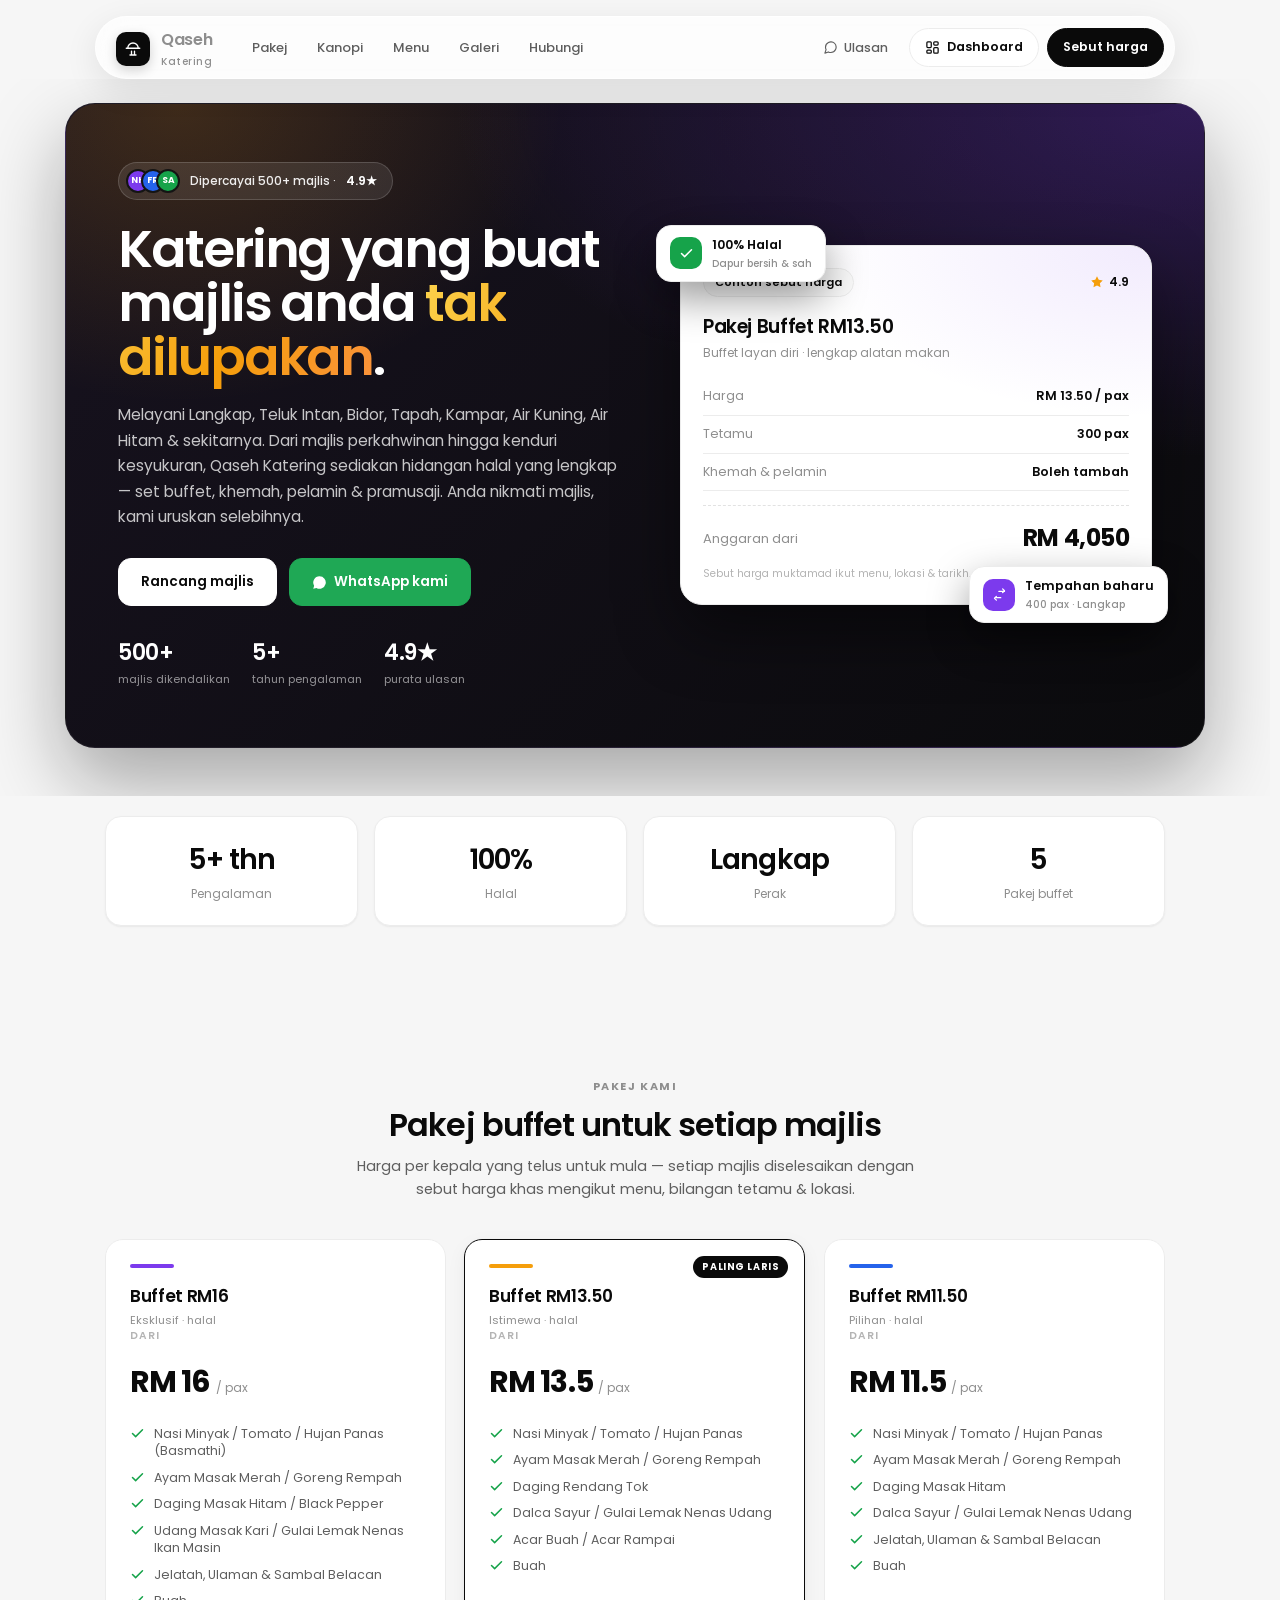
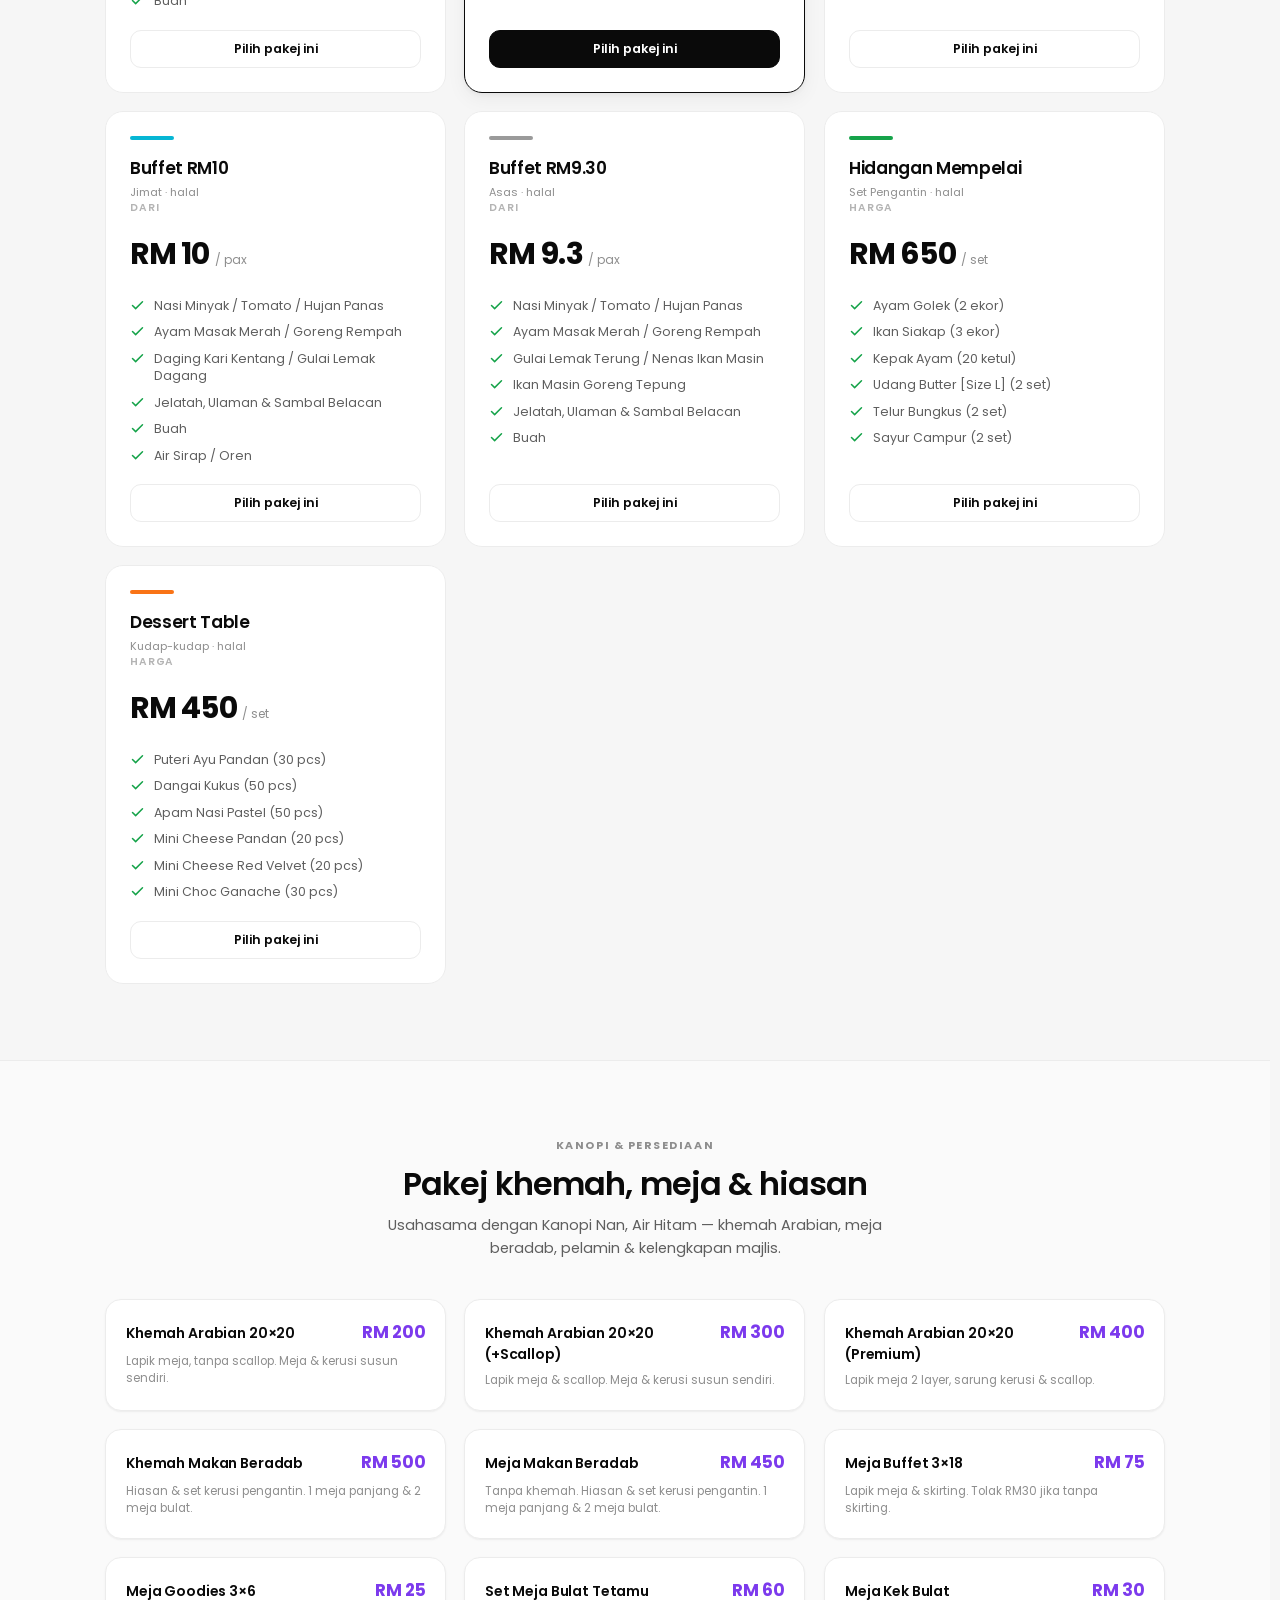
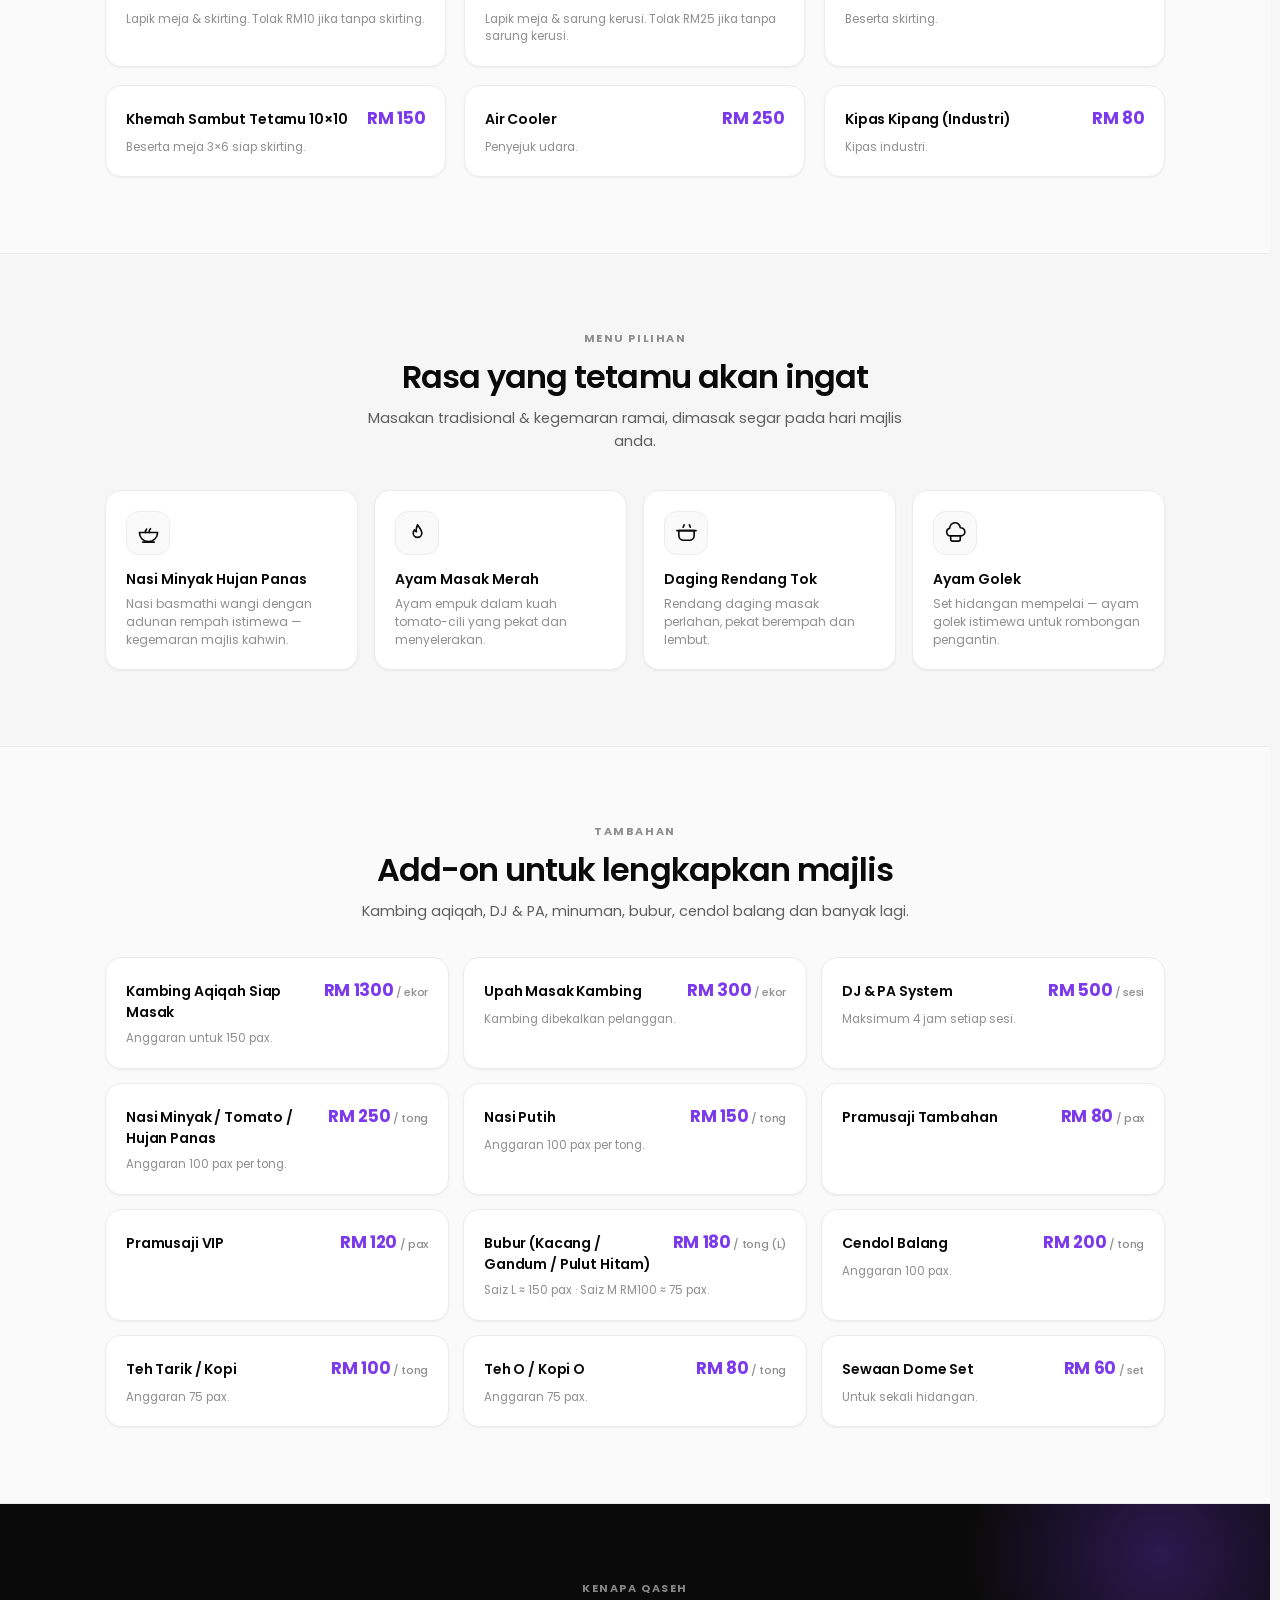
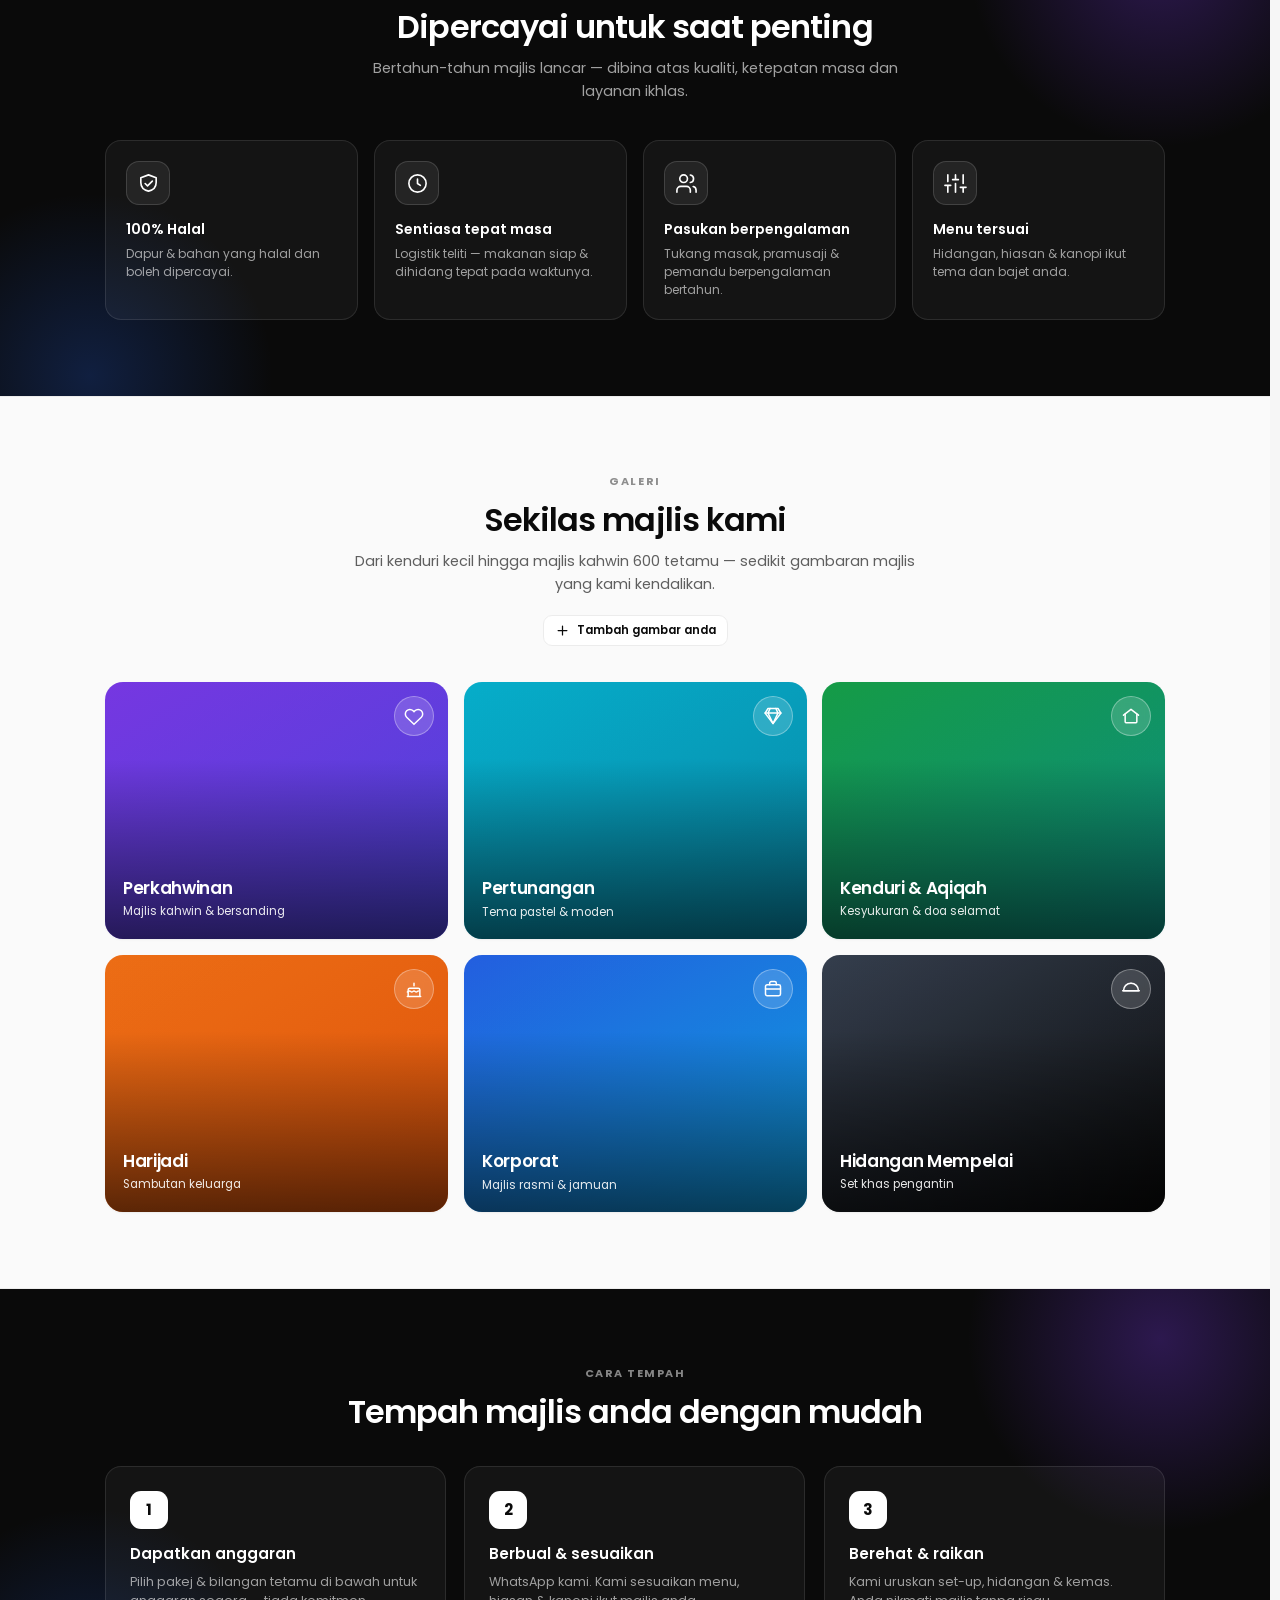
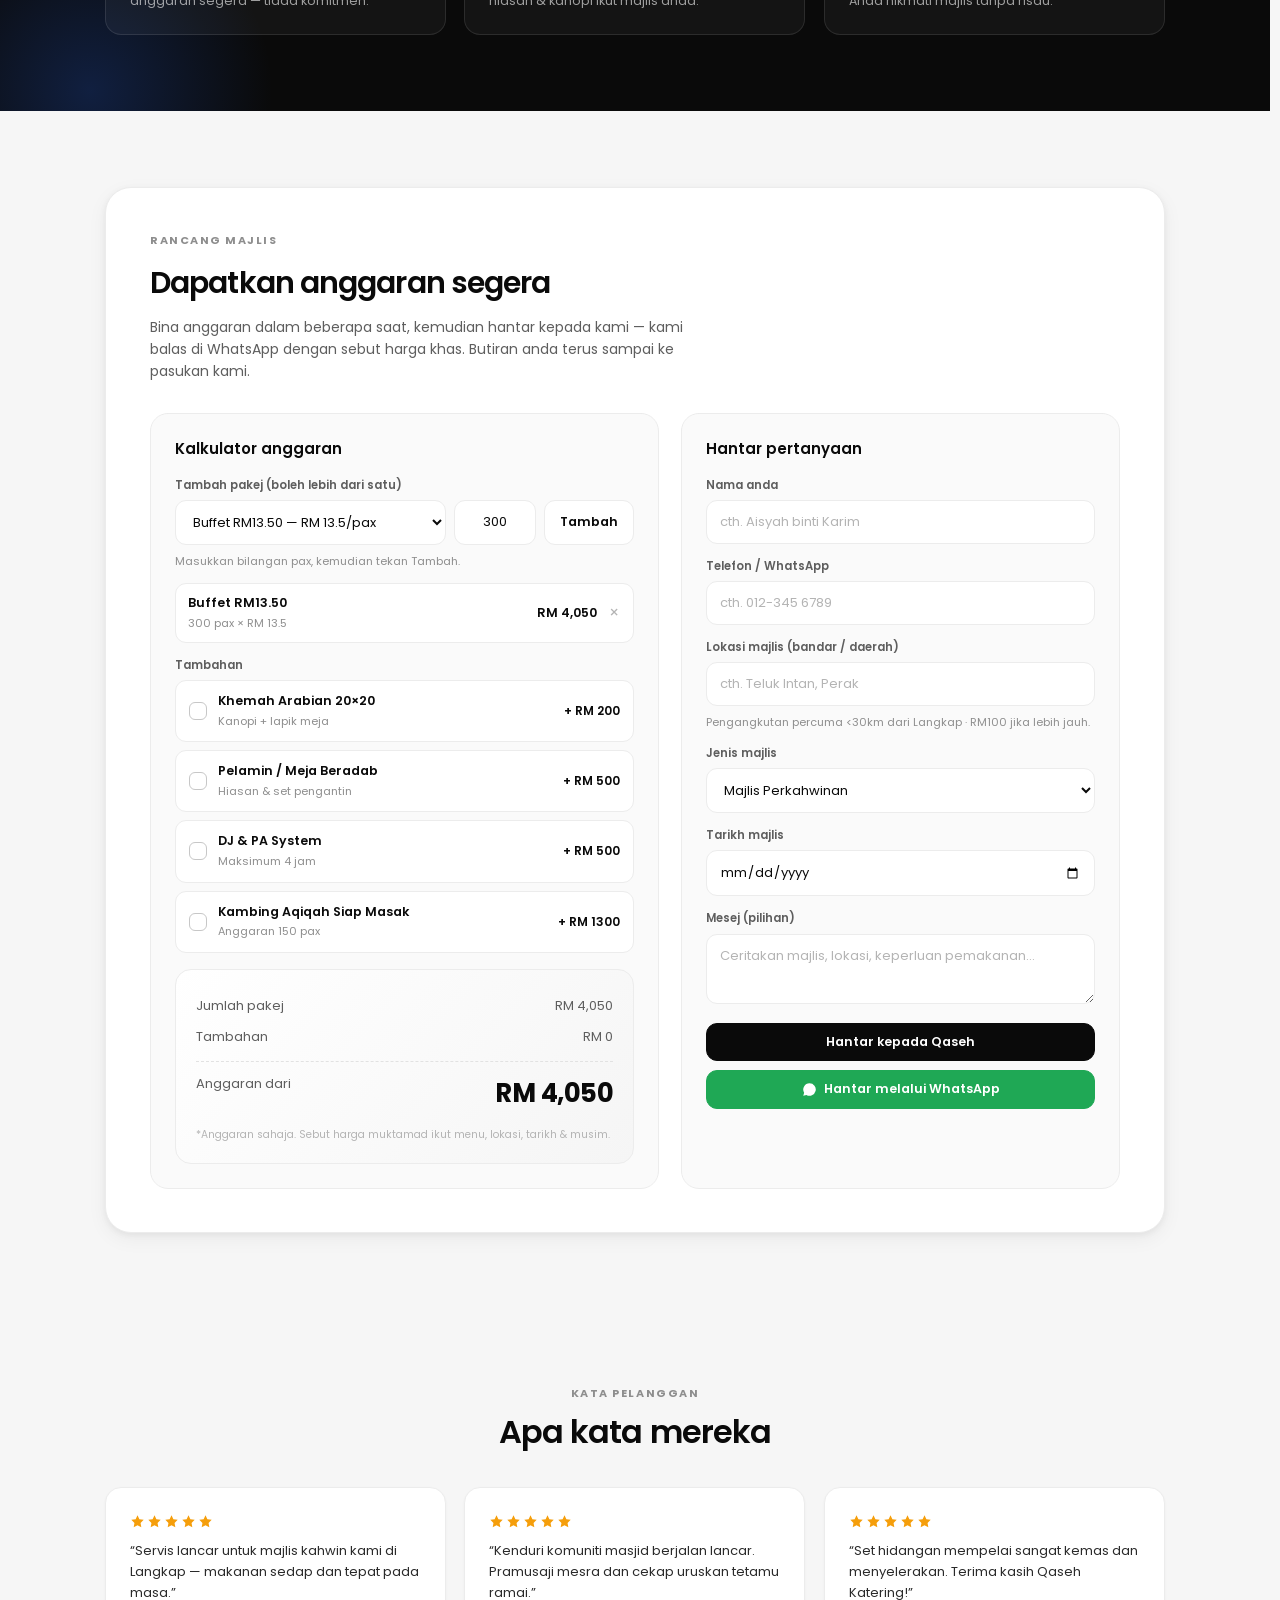
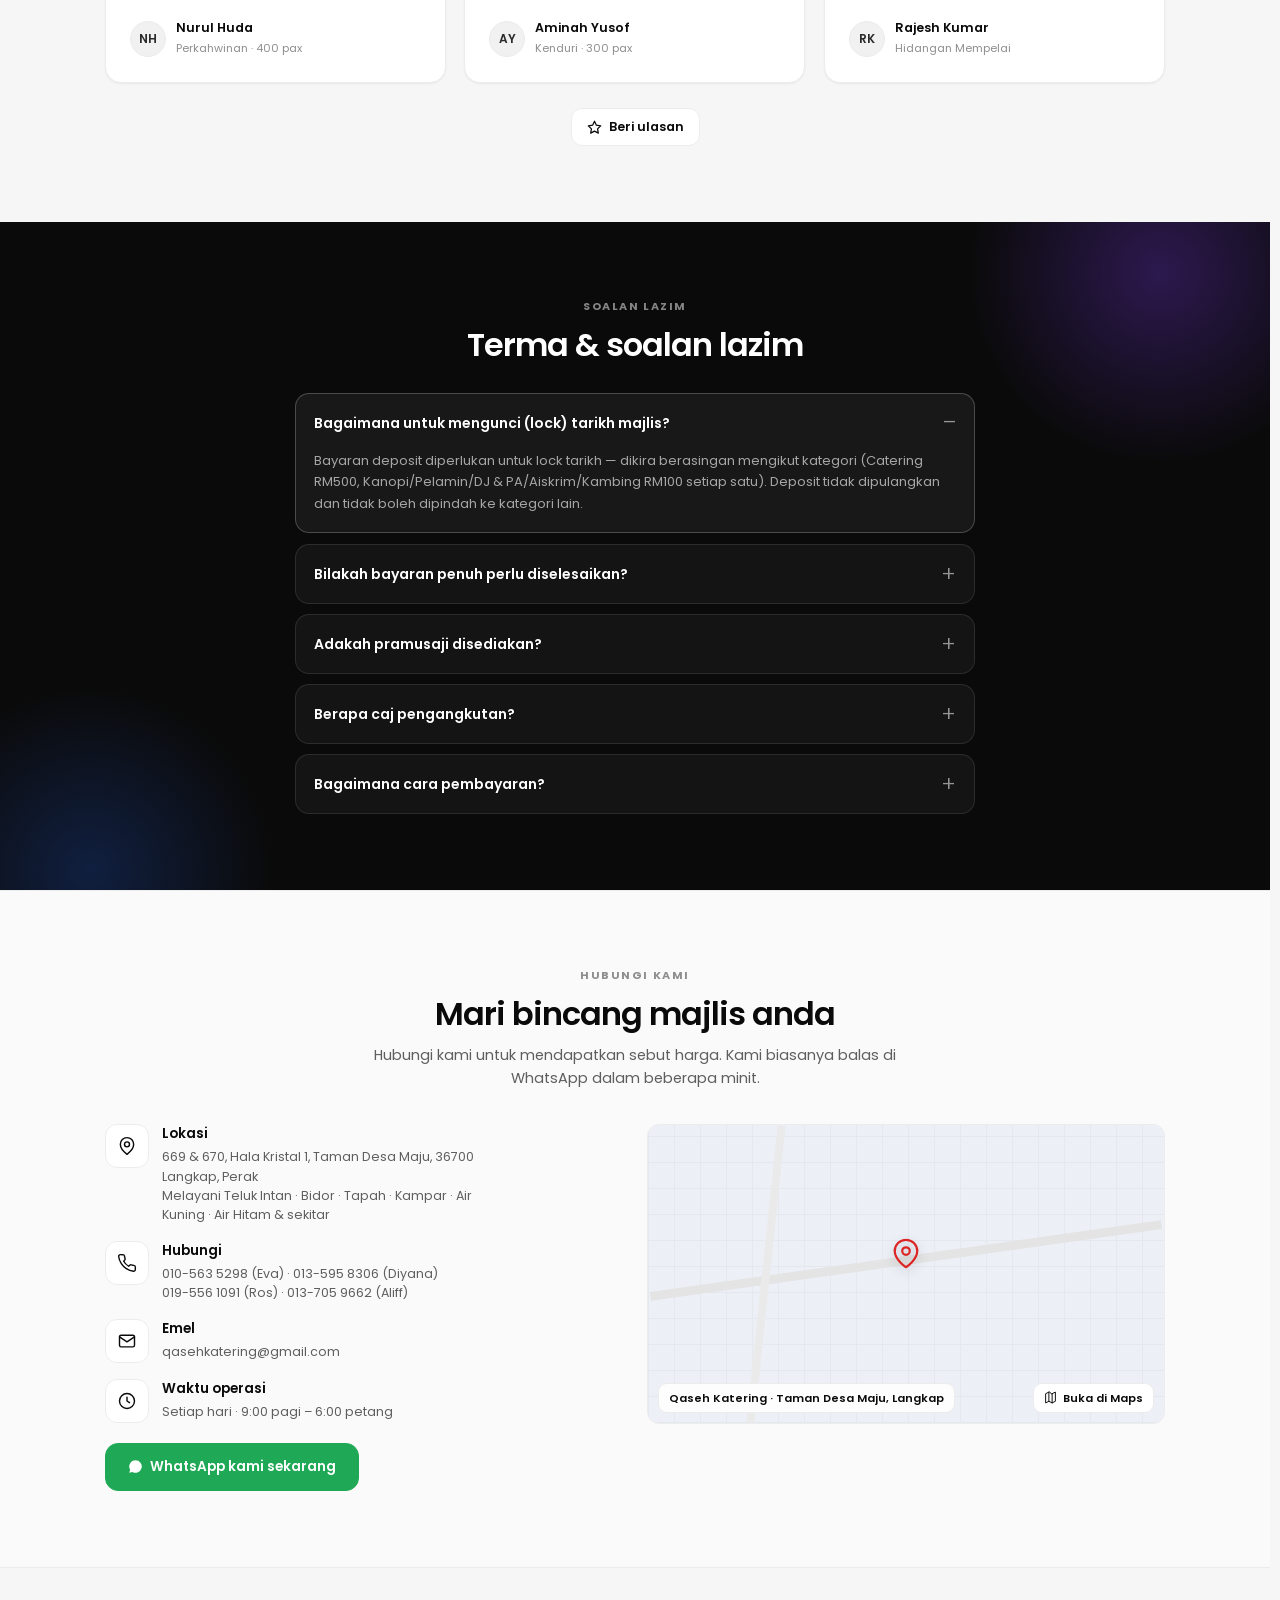
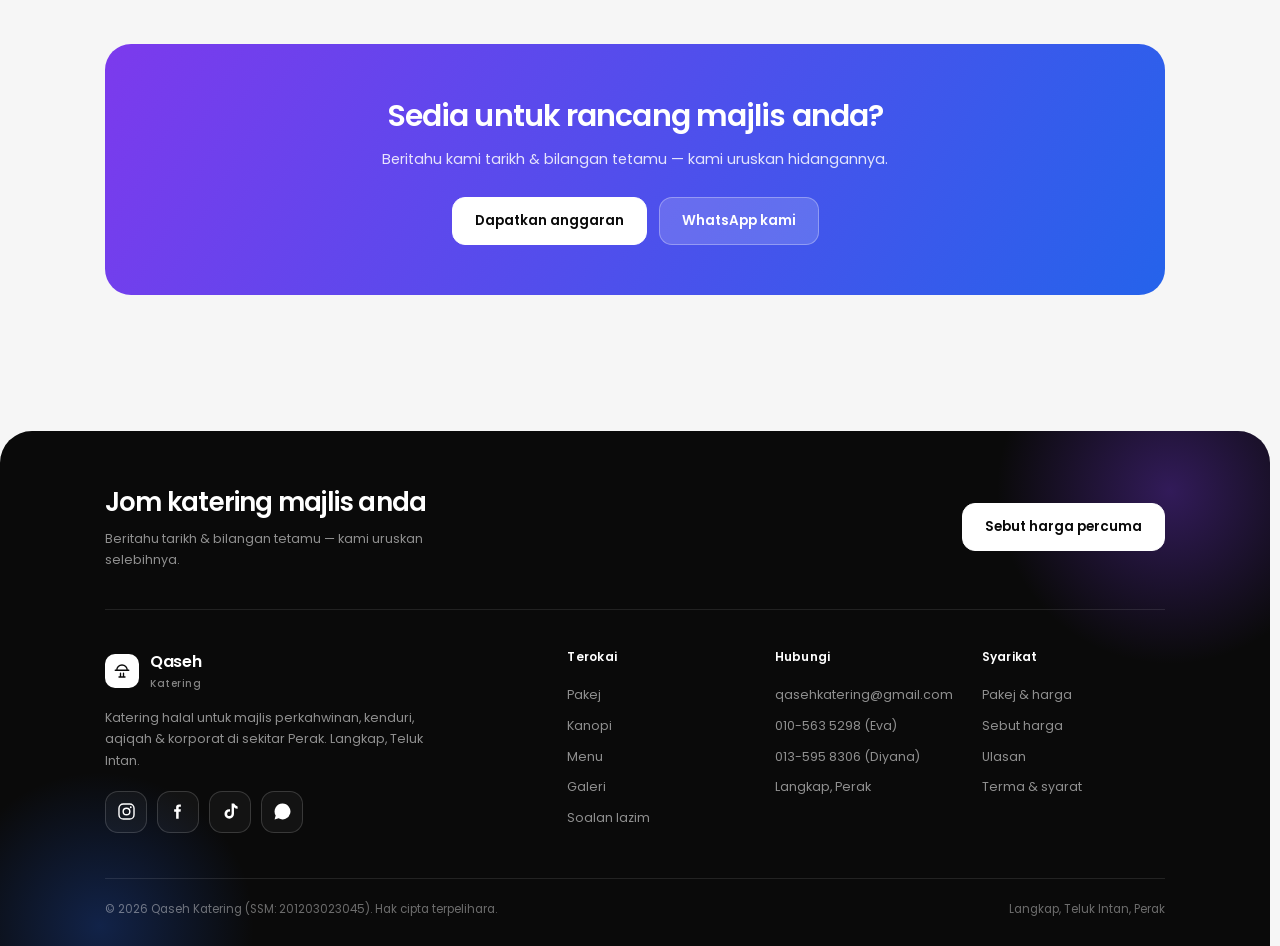
==== commit d73116d9: "Mobile fixes: scroll-lock, calendar week/agenda view, responsive modals, clean print, off-center pop" ====
--- a/index.html
+++ b/index.html
@@ -12,15 +12,6 @@
 <link rel="stylesheet" href="assets/css/landing.css">
 </head>
 <body class="lp">
-
-  <!-- PRELOADER -->
-  <div class="lp-loader" id="lp-loader">
-    <div class="lp-loader-inner">
-      <span class="lp-loader-logo"><svg viewBox="0 0 24 24" fill="none" stroke="currentColor" stroke-width="1.8" stroke-linecap="round" stroke-linejoin="round"><path d="M3 11h18M5 11a7 7 0 0 1 14 0M12 4v0M8 20h8M10 15v5M14 15v5"/></svg></span>
-      <div class="lp-loader-bar"><i></i></div>
-      <div class="lp-loader-text">Qaseh Katering</div>
-    </div>
-  </div>
 
   <!-- NAV -->
   <nav class="lp-nav" id="lp-nav">
--- a/assets/css/app.css
+++ b/assets/css/app.css
@@ -617,8 +617,8 @@
 @media(max-width:980px){
   .app{grid-template-columns:1fr}
   /* off-canvas sidebar */
-  .sidebar{display:flex;position:fixed;top:0;left:0;height:100vh;width:min(80vw,272px);padding:22px 16px;
-    transform:translateX(-100%);transition:transform .3s var(--ease);z-index:120;box-shadow:var(--shadow-xl)}
+  .sidebar{display:flex;flex-direction:column;position:fixed;top:0;left:0;height:100vh;width:min(80vw,272px);padding:22px 16px;
+    transform:translateX(-100%);transition:transform .3s var(--ease);z-index:120;box-shadow:var(--shadow-xl);overflow-y:auto;overscroll-behavior:contain}
   body.sidebar-open .sidebar{transform:none}
   .mid-grid{grid-template-columns:1fr}
   .duo-grid,.tri-grid{grid-template-columns:1fr}
@@ -632,14 +632,58 @@
   .page-head .ph-t{font-size:19px}
 }
 @media(max-width:560px){
-  .kpi-grid{grid-template-columns:1fr}
+  .kpi-grid{grid-template-columns:1fr 1fr;gap:12px}
+  .kpi{min-height:116px;padding:14px 13px 12px;gap:8px}
+  .kpi .ic{width:30px;height:30px}
+  .kpi .val{font-size:19px}
+  .kpi .lab{font-size:10.5px;margin-top:4px}
+  .kpi .spark{height:22px}
   .stat-strip{grid-template-columns:1fr 1fr}
   .charts{grid-template-columns:1fr}
   .span-7,.span-8,.span-5,.span-4,.span-6,.span-3,.span-12{grid-column:span 1}
-  .home-btn,#home-btn{display:none}
+  .content{padding:16px 13px 44px;gap:16px}
+  .chart-card{padding:16px}
+  .card.pad{padding:16px}
+  .inv-bar{gap:8px}
+  .field.search-field{min-width:0;max-width:none;width:100%}
+  /* topbar global search → clean icon button on phones */
+  .topbar .search{width:40px;height:40px;flex:none;padding:0;justify-content:center;border-radius:12px;cursor:pointer}
+  .topbar .search input{display:none}
+  /* fix off-center modal: vw width + wrapper padding overflowed the screen */
+  .modal-wrap{padding:12px}
+  .modal{width:100%!important;max-width:100%;max-height:94vh}
+  /* booking form: compact + stack long fields, keep short pairs side-by-side */
+  .modal-body{padding:16px}
+  .form-row{grid-template-columns:1fr;gap:11px;margin-bottom:11px}
+  .form-row.keep2{grid-template-columns:1fr 1fr;gap:10px}
+  .form-field label{margin-bottom:4px;font-size:10.5px}
+  .form-field input,.form-field select,.form-field textarea{padding:9px 11px;font-size:12px;border-radius:9px}
+  .form-field textarea{min-height:60px}
+  #nb-extras{max-height:150px!important}
+  .pay-box{padding:12px}
+  .pay-row{padding:5px 0}
+  /* receipt / invoice doc: fit the narrow screen cleanly */
+  .doc{padding:18px 15px}
+  .doc-top{gap:12px;margin-bottom:18px}
+  .doc-meta .big{font-size:17px}
+  .doc-total{justify-content:stretch;margin-top:10px}
+  .doc-total .box{width:100%}
+  .doc-note{margin-top:16px}
+}
+@media(max-width:380px){
+  .kpi-grid,.stat-strip{grid-template-columns:1fr}
 }
 @media print{
-  .sidebar,.topbar,.drawer-foot,.modal-foot,.scrim{display:none!important}
+  .sidebar,.topbar,.drawer-foot,.modal-foot,.scrim,.fab-ai{display:none!important}
+  /* isolate the invoice/receipt when printed via its Print button */
+  body.printing .app,body.printing .fab-ai,body.printing #scrim,body.printing #drawer-root,body.printing #cmdk-root,body.printing #tooltip{display:none!important}
+  body.printing #modal-root{position:static!important;display:block!important;padding:0!important;opacity:1!important;background:none!important}
+  body.printing .modal{width:auto!important;max-width:none!important;max-height:none!important;box-shadow:none!important;border:none!important;border-radius:0!important;overflow:visible!important;transform:none!important}
+  body.printing .modal-head,body.printing .modal-foot{display:none!important}
+  body.printing .modal-body{overflow:visible!important;padding:0!important}
+  body.printing .modal-body>.d-sec{display:none!important}
+  body.printing .doc{border:none!important;padding:0!important;box-shadow:none!important}
+  @page{margin:14mm}
 }
 @media(prefers-reduced-motion:reduce){
   *{animation-duration:.001ms!important;transition-duration:.001ms!important}
@@ -678,7 +722,7 @@
 
 
 /* ---- COMMAND PALETTE (Ctrl+K) ---- */
-.cmdk-wrap{position:fixed;inset:0;z-index:120;display:flex;justify-content:center;align-items:flex-start;padding-top:12vh;opacity:0;transition:opacity .18s var(--ease);pointer-events:none}
+.cmdk-wrap{position:fixed;inset:0;z-index:120;display:flex;justify-content:center;align-items:flex-start;padding:12vh 16px 16px;background:rgba(10,10,10,.42);backdrop-filter:blur(3px);opacity:0;transition:opacity .18s var(--ease);pointer-events:none}
 .cmdk-wrap.show{opacity:1;pointer-events:auto}
 .cmdk{width:min(600px,94vw);background:var(--panel);border:1px solid var(--line);border-radius:16px;box-shadow:var(--shadow-xl);overflow:hidden;transform:translateY(-10px) scale(.99);transition:transform .2s var(--ease)}
 .cmdk-wrap.show .cmdk{transform:none}
@@ -687,6 +731,9 @@
 .cmdk-in input{flex:1;border:none;outline:none;background:none;font-family:inherit;font-size:15px;color:var(--ink)}
 .cmdk-in input::placeholder{color:var(--faint)}
 .cmdk-in .esc{font-size:10px;color:var(--faint);border:1px solid var(--line-2);border-radius:6px;padding:2px 7px;font-weight:600}
+.cmdk-x{flex:none;width:30px;height:30px;border-radius:8px;border:1px solid var(--line);background:var(--panel);display:grid;place-items:center;cursor:pointer;color:var(--mist);transition:all .15s}
+.cmdk-x svg{width:16px;height:16px}
+.cmdk-x:hover{background:var(--bg-soft);color:var(--ink)}
 .cmdk-list{max-height:56vh;overflow-y:auto;padding:8px}
 .cmdk-cap{font-size:9.5px;font-weight:600;letter-spacing:.1em;text-transform:uppercase;color:var(--faint);padding:10px 10px 6px}
 .cmdk-item{display:flex;align-items:center;gap:12px;padding:10px 10px;border-radius:10px;cursor:pointer}
--- a/assets/css/landing.css
+++ b/assets/css/landing.css
@@ -338,7 +338,13 @@
   padding:8px 13px;border-radius:999px;background:none;border:none;cursor:pointer;transition:all .15s}
 .lp-fbbtn svg{width:15px;height:15px}
 .lp-fbbtn:hover{background:var(--bg-soft);color:var(--ink)}
-@media(max-width:600px){.lp-nav{width:calc(100% - 24px);top:10px;margin-top:10px;padding-left:14px}.lp-fbbtn span,.lp-nav .btn:not(.btn-primary){display:none}}
+@media(max-width:600px){
+  .lp-nav{width:calc(100% - 20px);top:10px;margin-top:10px;padding:8px 8px 8px 12px;gap:8px}
+  .lp-brand span:not(.logo){display:none}   /* logo only, free up space */
+  .lp-fbbtn{display:none}                    /* hide Ulasan; keep the 2 buttons */
+  .lp-nav .btn{padding:9px 12px;font-size:11.5px}
+  .lp-nav .btn svg{width:13px;height:13px}
+}
 
 /* ============ FEEDBACK POPUP (command-palette style) ============ */
 .lp-modal-wrap{position:fixed;inset:0;z-index:300;display:grid;place-items:center;padding:24px;
@@ -572,3 +578,50 @@
 .lp-dark .lp-faq summary{color:#fff}
 .lp-dark .lp-faq summary::after{color:rgba(255,255,255,.55)}
 .lp-dark .lp-faq p{color:rgba(255,255,255,.62)}
+
+/* ============================================================
+   SELF-CONTAINED VISUALS — no external image dependency
+   (reliable on any connection / offline demo)
+   ============================================================ */
+.lp-hero-grid{
+  background-image:
+    radial-gradient(120% 100% at 100% 0%, rgba(124,58,237,.30), transparent 55%),
+    linear-gradient(135deg,#17121f 0%,#0b0b0d 100%) !important;
+  background-color:#0b0b0d;
+}
+.lp-gtile.g-wed{background:linear-gradient(150deg,#7C3AED,#4F46E5)}
+.lp-gtile.g-eng{background:linear-gradient(150deg,#06B6D4,#0891B2)}
+.lp-gtile.g-rama{background:linear-gradient(150deg,#16A34A,#0D9488)}
+.lp-gtile.g-bday{background:linear-gradient(150deg,#F97316,#EA580C)}
+.lp-gtile.g-corp{background:linear-gradient(150deg,#2563EB,#0EA5E9)}
+.lp-gtile.g-priv{background:linear-gradient(150deg,#374151,#0A0A0A)}
+
+/* ============================================================
+   MOBILE POLISH — fix off-center popups + compact estimator
+   (appended last so these win)
+   ============================================================ */
+@media(max-width:600px){
+  /* feedback popup: vw width + wrapper padding overflowed → recenter cleanly */
+  .lp-modal-wrap{padding:14px}
+  .lp-modal{width:100%;max-width:100%;padding:24px 20px}
+  .lp-rstars{gap:5px;margin:14px 0 4px}
+  .lp-rstars svg{width:30px;height:30px}
+  .lp-modal-head h3{font-size:18px}
+
+  /* tighter section rhythm on phones */
+  .lp-section{padding:44px 0}
+  .lp-h2{font-size:26px}
+
+  /* estimator + enquiry: comfortable padding, no overflow */
+  .lp-quote{padding:22px 18px;border-radius:20px}
+  .lp-quote h2{font-size:24px}
+  .lp-quote-grid{gap:16px;margin-top:22px}
+  .lp-panel{padding:18px 16px}
+  .lp-est{padding:16px}
+
+  /* "add package" row: stack so the select + qty + button never overflow */
+  .lp-addrow{flex-wrap:wrap}
+  .lp-addrow select{flex:1 1 100%}
+  .lp-addrow input{flex:1 1 auto;width:auto;text-align:left}
+  .lp-addrow .btn{flex:0 0 auto}
+}
